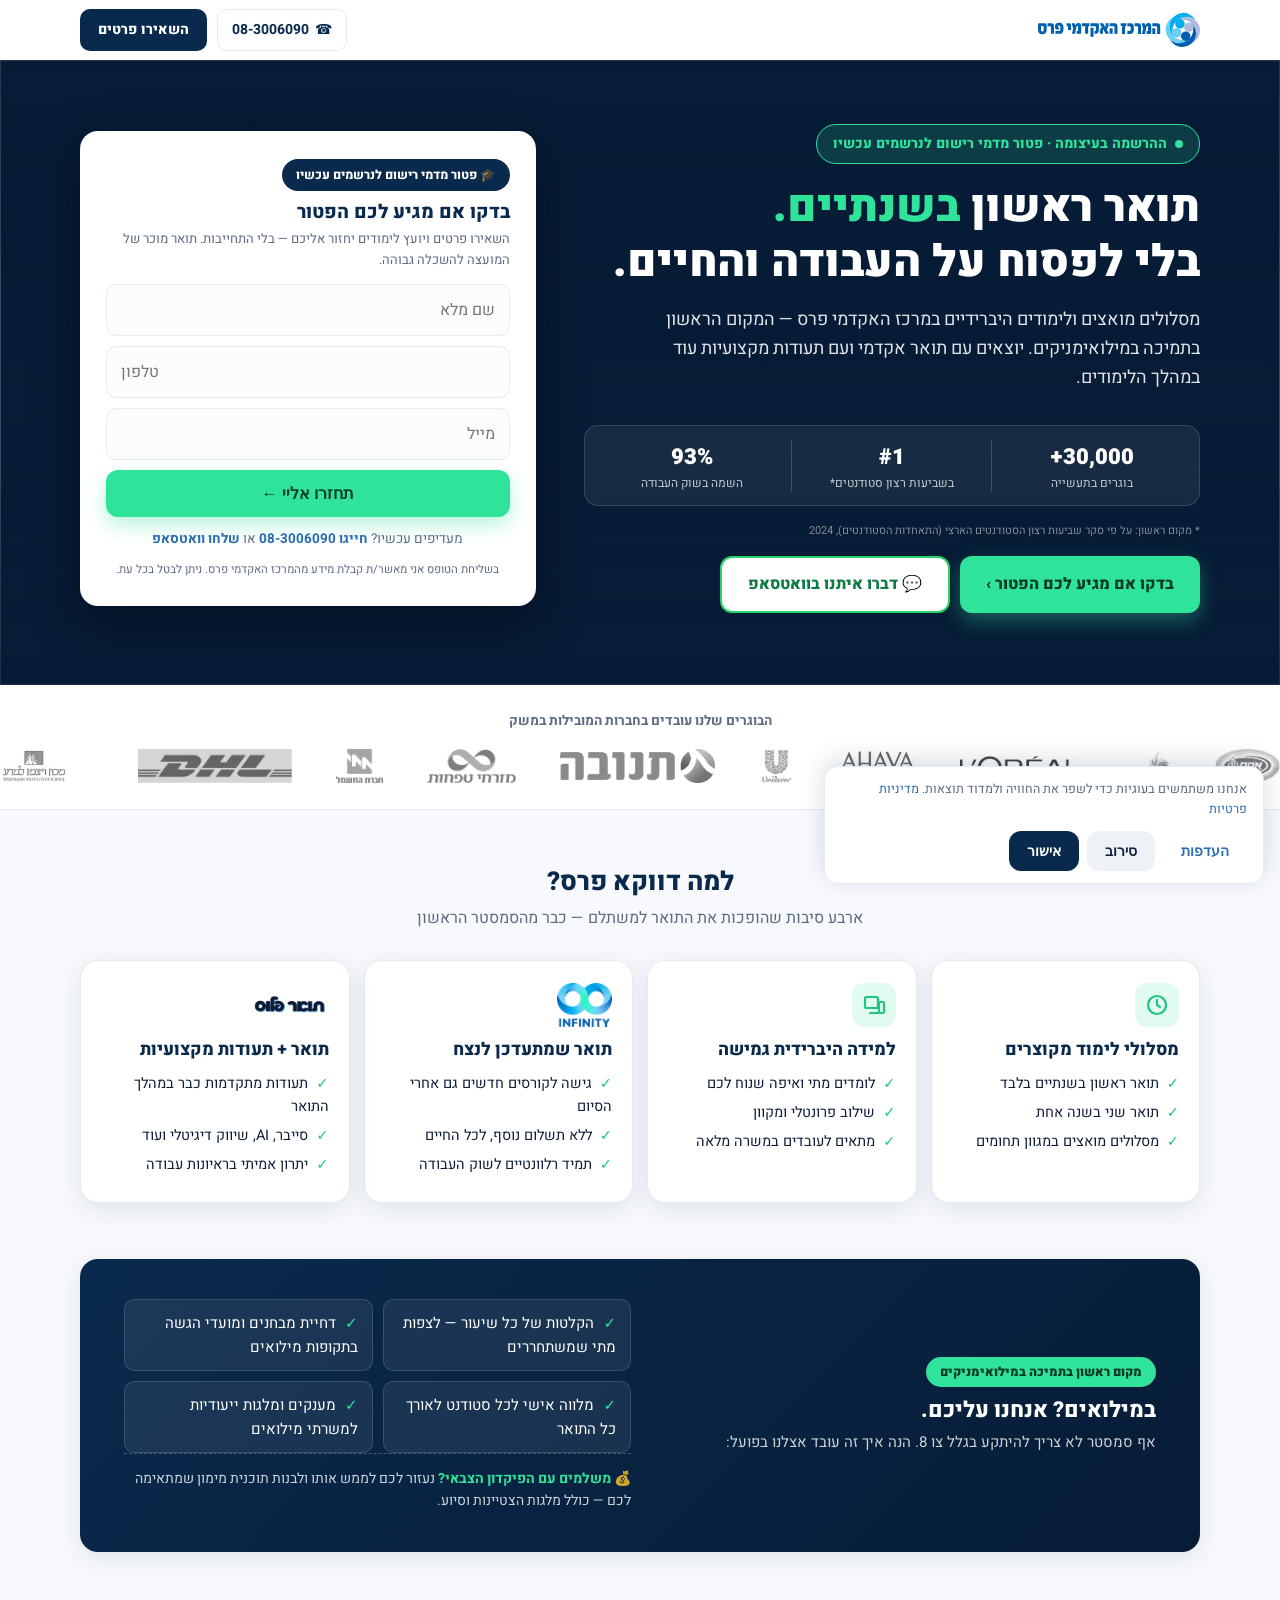
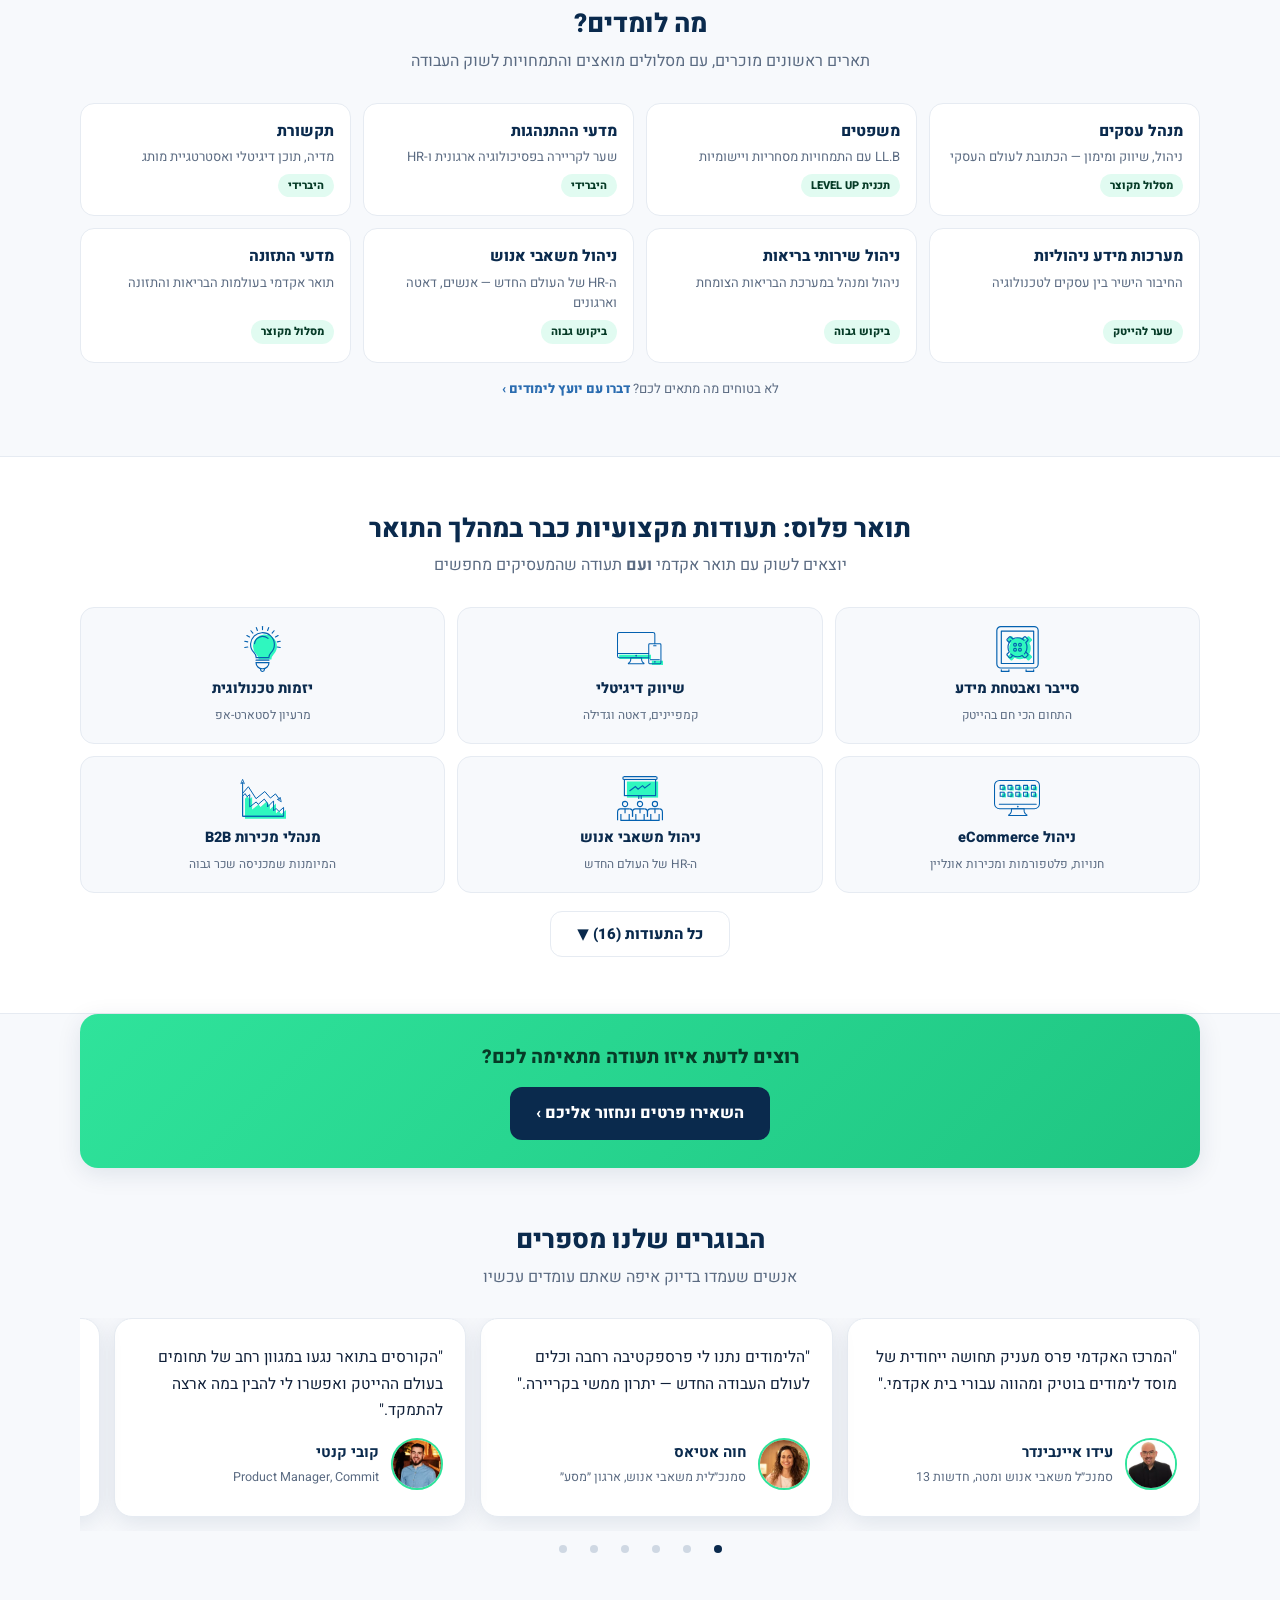
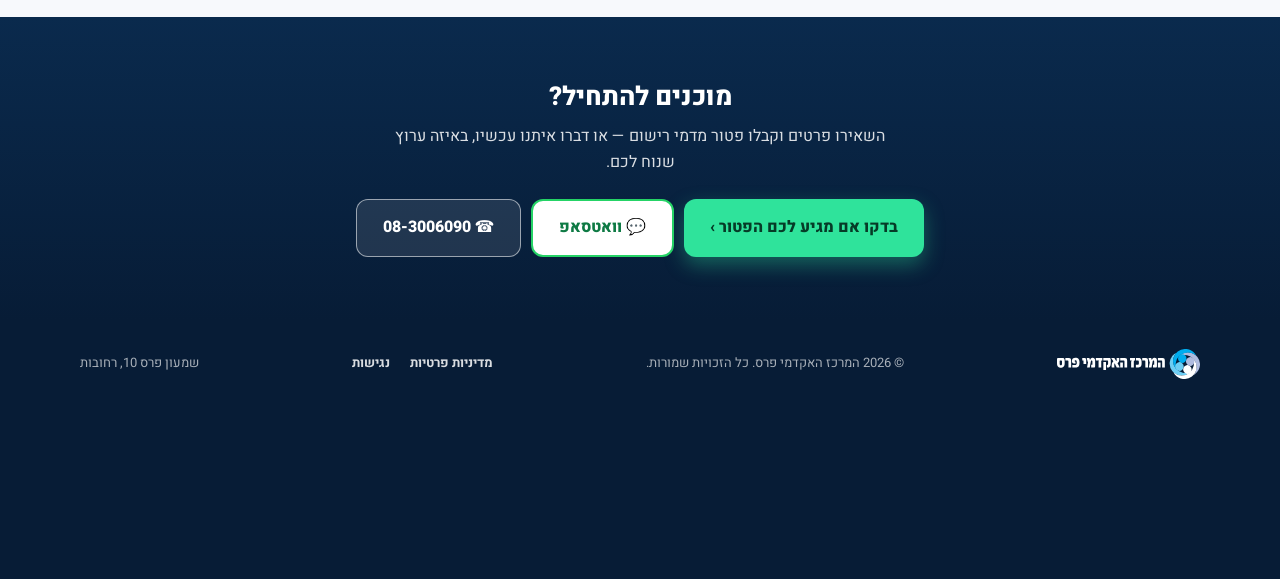
==== index.html @ 218f645a "Round 2: multi-agent review fixes (JS bugs, a11y, perf, copy) - Fix RTL testimonial dots, marquee lo" ====
<!DOCTYPE html>
<html lang="he" dir="rtl">
<head>
<meta charset="UTF-8">
<meta name="viewport" content="width=device-width, initial-scale=1.0">
<meta name="theme-color" content="#0a2a4d">
<!-- Consent Mode v2: everything denied by default until the visitor chooses (cookie bar below updates this) -->
<script>window.dataLayer=window.dataLayer||[];function gtag(){dataLayer.push(arguments)};
gtag('consent','default',{'analytics_storage':'denied','ad_storage':'denied','ad_user_data':'denied','ad_personalization':'denied','functionality_storage':'granted','security_storage':'granted','wait_for_update':500});</script>
<!-- Google Tag Manager — deferred: loads on first interaction or after 5s to protect TBT (live proven container) -->
<script>function loadGTM(){if(window._gtmL)return;window._gtmL=1;var f=document.getElementsByTagName('script')[0],j=document.createElement('script');j.async=true;j.src='https://www.googletagmanager.com/gtm.js?id=GTM-TV2SWLSL';f.parentNode.insertBefore(j,f);dataLayer.push({'gtm.start':new Date().getTime(),event:'gtm.js'});}
['scroll','click','touchstart'].forEach(function(e){window.addEventListener(e,loadGTM,{once:true,passive:true});});setTimeout(loadGTM,5000);</script>
<title>המרכז האקדמי פרס | תואר ראשון בשנתיים — פטור מדמי רישום</title>
<meta name="description" content="מסלולים מואצים ולימודים היברידיים במרכז האקדמי פרס — המקום הראשון בתמיכה במילואימניקים. השאירו פרטים וקבלו פטור מדמי רישום.">
<!-- Open Graph (WhatsApp/social share previews) -->
<meta property="og:type" content="website">
<meta property="og:title" content="תואר ראשון בשנתיים — המרכז האקדמי פרס">
<meta property="og:description" content="לימודים היברידיים, מסלולים מקוצרים ותעודות הייטק במהלך התואר. פטור מדמי רישום לנרשמים עכשיו.">
<meta property="og:image" content="https://peres-pac.co.il/images/mobile/caps-1-poster.webp"><!-- TODO: replace with a dedicated 1200x630 share image when available -->
<meta property="og:url" content="https://peres-pac.co.il/">
<meta property="og:locale" content="he_IL">
<link rel="canonical" href="https://peres-pac.co.il/">
<link rel="preconnect" href="https://fonts.googleapis.com">
<link rel="preconnect" href="https://fonts.gstatic.com" crossorigin>
<!-- LCP: preload the mobile hero poster -->
<link rel="preload" href="images/mobile/caps-1-poster.webp" as="image" media="(max-width:899.98px)" fetchpriority="high">
<link href="https://fonts.googleapis.com/css2?family=Heebo:wght@400;700;800;900&display=swap" rel="stylesheet">
<style>
:root{
  --navy:#0a2a4d; --navy-deep:#071c36; --navy-soft:#123c6b;
  --mint:#2fe39b; --mint-dark:#1fc582; --mint-ink:#063b27;
  --blue:#2a6cb0; --ink:#0f1f38; --muted:#5b6b82; --line:#e6ebf2;
  --bg:#f7f9fc; --card:#ffffff;
  --r-lg:18px; --r-md:14px; --r-sm:10px;
  --shadow:0 6px 24px rgba(10,42,77,.10);
  --font:'Heebo',system-ui,-apple-system,'Segoe UI',sans-serif;
}
*{margin:0;padding:0;box-sizing:border-box}
html{scroll-behavior:smooth}
body{font-family:var(--font);color:var(--ink);background:var(--bg);line-height:1.6;-webkit-font-smoothing:antialiased;overflow-x:hidden}
img{max-width:100%;height:auto;display:block}
a{text-decoration:none;color:inherit}
h1,h2,h3{line-height:1.25;font-weight:800}
.wrap{width:100%;max-width:1160px;margin-inline:auto;padding-inline:20px}
section{padding-block:56px}
.section-title{font-size:26px;text-align:center;margin-bottom:8px;color:var(--navy)}
.section-sub{text-align:center;color:var(--muted);font-size:16px;margin-bottom:28px}
.btn{display:inline-flex;align-items:center;justify-content:center;gap:8px;font-weight:800;border-radius:12px;padding:14px 26px;font-size:16px;transition:transform .15s ease,box-shadow .15s ease;cursor:pointer;border:none}
.btn:active{transform:scale(.97)}
.btn-mint{background:var(--mint);color:var(--mint-ink);box-shadow:0 8px 20px rgba(47,227,155,.35)}
.btn-mint:hover{background:var(--mint-dark)}
.btn-ghost{background:rgba(255,255,255,.10);color:#fff;border:1.5px solid rgba(255,255,255,.55)}
.btn-ghost:hover{background:rgba(255,255,255,.18)}
.btn-wa{background:#fff;color:#0e7a44;border:2px solid #25d366}
.btn-wa:hover{background:#f0fdf6}
/* ============ A11Y UTILITIES ============ */
.skip-link{position:absolute;top:-100px;right:0;background:var(--navy);color:#fff;padding:12px 24px;z-index:100;font-weight:700;border-radius:0 0 10px 10px}
.skip-link:focus{top:0}
.sr-only{position:absolute;width:1px;height:1px;padding:0;margin:-1px;overflow:hidden;clip:rect(0,0,0,0);border:0}
/* ============ HEADER ============ */
.header{position:sticky;top:0;z-index:60;background:#fff;box-shadow:0 2px 12px rgba(10,42,77,.08)}
.header .wrap{display:flex;align-items:center;justify-content:space-between;height:60px}
.brand{display:flex;align-items:center;gap:10px;font-weight:900;color:var(--navy);font-size:17px}
.brand img{height:34px;width:auto}
.header-cta{display:flex;align-items:center;gap:10px}
.header-phone{display:inline-flex;align-items:center;gap:6px;color:var(--navy);font-weight:700;font-size:14px;padding:9px 14px;border-radius:10px;border:1.5px solid var(--line)}
.header-leave{background:var(--navy);color:#fff;font-weight:800;font-size:14px;padding:10px 18px;border-radius:10px}
.header-leave:hover{background:var(--navy-soft)}
@media(max-width:767.98px){.header-phone{display:inline-flex;padding:9px 11px}.header-phone-num{display:none}}
/* ============ HERO ============ */
.hero{position:relative;padding:34px 0 44px;color:#fff;overflow:hidden;background:var(--navy-deep)}
.hero-bg{position:absolute;inset:0;z-index:0}
.hero-bg img,.hero-bg iframe{width:100%;height:100%;object-fit:cover;position:absolute;inset:0}
.hero-bg iframe{display:none;border:0;pointer-events:none}
@media(min-width:900px){.hero-bg iframe{display:block;width:300%;height:300%;left:-100%;top:-100%}}
.hero-overlay{position:absolute;inset:0;background:linear-gradient(180deg,rgba(7,28,54,.82) 0%,rgba(7,28,54,.70) 55%,rgba(7,28,54,.88) 100%);z-index:1}
.hero .wrap{position:relative;z-index:2;display:flex;flex-direction:column;gap:18px}
.hero-badge{display:inline-flex;align-items:center;gap:8px;flex-wrap:wrap;max-width:100%;background:rgba(47,227,155,.16);border:1.5px solid var(--mint);color:var(--mint);font-weight:800;font-size:12.5px;padding:8px 14px;border-radius:999px;width:fit-content}
@media(min-width:768px){.hero-badge{font-size:14px;padding:8px 16px}}
.hero-badge .dot{width:8px;height:8px;border-radius:50%;background:var(--mint);animation:pulse 1.6s infinite}
@keyframes pulse{0%,100%{opacity:1}50%{opacity:.35}}
.hero h1{font-size:29px;font-weight:900;max-width:620px}
.hero h1 em{font-style:normal;color:var(--mint)}
.hero-sub{font-size:15.5px;color:rgba(255,255,255,.88);max-width:560px}
.hero-stats{display:flex;justify-content:flex-start;gap:0;background:rgba(255,255,255,.07);border:1px solid rgba(255,255,255,.14);border-radius:var(--r-md);padding:14px 8px;backdrop-filter:blur(4px)}
.stat{flex:1;text-align:center;padding-inline:6px}
.stat+.stat{border-inline-start:1px solid rgba(255,255,255,.18)}
.stat b{display:block;font-size:22px;font-weight:900;color:#fff}
.stat span{font-size:12px;color:rgba(255,255,255,.75);line-height:1.35;display:block}
.stats-src{font-size:11px;color:rgba(255,255,255,.5)}
.hero-ctas{display:flex;flex-direction:column;gap:10px}
/* form card */
.lead-form{background:#fff;color:var(--ink);border-radius:var(--r-lg);padding:22px 20px;box-shadow:0 18px 50px rgba(0,0,0,.35)}
.form-badge{display:inline-block;background:var(--navy);color:#fff;font-weight:800;font-size:12.5px;padding:6px 14px;border-radius:999px;margin-bottom:10px}
.lead-form h2{font-size:19px;color:var(--navy);margin-bottom:4px}
.form-note{font-size:13px;color:var(--muted);margin-bottom:14px}
/* HubSpot form styling overrides */
.lead-form .hs-form .hs-input{width:100%!important;border:1.5px solid var(--line)!important;border-radius:var(--r-sm)!important;padding:13px 14px!important;font-size:16px!important;font-family:var(--font)!important;background:#fbfcfe!important;margin-bottom:10px}
.lead-form .hs-form .hs-input:focus{border-color:var(--mint)!important;outline:none;background:#fff!important}
.lead-form .hs-form label{font-size:13px;color:var(--muted)}
.lead-form .hs-form .hs-button{width:100%!important;background:var(--mint)!important;color:var(--mint-ink)!important;font-family:var(--font)!important;font-weight:900!important;font-size:17px!important;padding:15px!important;border-radius:12px!important;border:none!important;cursor:pointer}
.lead-form .hs-form .hs-error-msgs{font-size:12px;color:#d33}
.lead-form .legal-consent-container{font-size:12px;color:var(--muted)}
.form-alt{margin-top:12px;text-align:center;font-size:13.5px;color:var(--muted)}
.form-alt a{color:var(--blue);font-weight:700}
.form-disclaimer{margin-top:10px;font-size:11.5px;color:var(--muted);text-align:center;line-height:1.5}
/* desktop hero layout */
@media(min-width:900px){
  .hero{padding:64px 0 72px}
  .hero .wrap{display:grid;grid-template-columns:1.15fr .85fr;gap:48px;align-items:center}
  .hero h1{font-size:44px}
  .hero-sub{font-size:18px}
  .hero-ctas{flex-direction:row}
  .lead-form{padding:28px 26px}
}
/* ============ TRUST BAR (employers) ============ */
.trustbar{background:#fff;padding-block:26px;border-bottom:1px solid var(--line);overflow:hidden}
.trustbar p{text-align:center;font-size:13.5px;font-weight:700;color:var(--muted);margin-bottom:16px}
.marquee{display:flex;gap:44px;width:max-content;animation:scroll 32s linear infinite;align-items:center}
.marquee:hover{animation-play-state:paused}
.marquee img{height:34px;width:auto;filter:grayscale(1) opacity(.75);transition:filter .2s}
.marquee img:hover{filter:none}
.marquee .logo-fallback{font-weight:900;color:#8a97a8;font-size:15px;white-space:nowrap}
@keyframes scroll{from{transform:translateX(0)}to{transform:translateX(50%)}}
/* ============ BENEFITS ============ */
.benefits-grid{display:grid;grid-template-columns:1fr;gap:14px}
.benefit{background:var(--card);border:1px solid var(--line);border-radius:var(--r-lg);padding:22px 20px;box-shadow:var(--shadow)}
.benefit .b-icon{width:44px;height:44px;border-radius:12px;background:rgba(47,227,155,.14);display:flex;align-items:center;justify-content:center;margin-bottom:12px}
.benefit .b-logo{height:44px;width:auto;object-fit:contain;margin-bottom:12px}
.benefit h3{font-size:17.5px;color:var(--navy);margin-bottom:8px}
.benefit ul{list-style:none;font-size:14.5px;color:var(--ink)}
.benefit li{padding-block:3px}
.benefit li::before{content:"✓";color:var(--mint-dark);font-weight:900;margin-inline-end:8px}
@media(min-width:640px){.benefits-grid{grid-template-columns:1fr 1fr}}
@media(min-width:1000px){.benefits-grid{grid-template-columns:repeat(4,1fr)}}
/* ============ MILUIM & MONEY BAND ============ */
.miluim{background:linear-gradient(135deg,var(--navy) 0%,var(--navy-deep) 100%);color:#fff;border-radius:var(--r-lg);padding:30px 24px;display:flex;flex-direction:column;gap:18px;box-shadow:var(--shadow)}
.miluim-tag{display:inline-block;background:var(--mint);color:var(--mint-ink);font-weight:900;font-size:12.5px;padding:5px 14px;border-radius:999px;width:fit-content}
.miluim h2{font-size:22px}
.miluim ul{list-style:none;display:grid;gap:10px;font-size:15px}
.miluim li{background:rgba(255,255,255,.07);border:1px solid rgba(255,255,255,.13);border-radius:var(--r-sm);padding:11px 14px}
.miluim li::before{content:"✓";color:var(--mint);font-weight:900;margin-inline-end:9px}
.miluim .money{font-size:14px;color:rgba(255,255,255,.8);border-top:1px dashed rgba(255,255,255,.25);padding-top:14px}
.miluim .money b{color:var(--mint)}
@media(min-width:900px){.miluim{flex-direction:row;align-items:center;padding:40px 44px}.miluim>div{flex:1}.miluim ul{grid-template-columns:1fr 1fr}}
/* ============ PROGRAMS ============ */
.programs-grid{display:grid;grid-template-columns:1fr 1fr;gap:12px}
.program{background:var(--card);border:1px solid var(--line);border-radius:var(--r-md);padding:18px 16px;transition:border-color .15s,transform .15s;display:flex;flex-direction:column;gap:6px}
.program:hover{border-color:var(--mint);transform:translateY(-2px)}
.program h3{font-size:15.5px;color:var(--navy)}
.program p{font-size:13px;color:var(--muted);flex:1}
.program .tag{font-size:11px;font-weight:800;color:var(--mint-ink);background:rgba(47,227,155,.14);padding:3px 10px;border-radius:999px;width:fit-content}
@media(min-width:1000px){.programs-grid{grid-template-columns:repeat(4,1fr)}}
.programs-note{text-align:center;font-size:13px;color:var(--muted);margin-top:16px}
/* ============ CERTIFICATES (Degree+) ============ */
.certs{background:#fff;border-block:1px solid var(--line)}
.certs-grid{display:grid;grid-template-columns:1fr 1fr;gap:12px}
.cert{background:var(--bg);border:1px solid var(--line);border-radius:var(--r-md);padding:18px 16px;text-align:center;display:flex;flex-direction:column;align-items:center;gap:8px}
.cert img{width:46px;height:46px;object-fit:contain}
.cert h3{font-size:14.5px;color:var(--navy)}
.cert span{font-size:12px;color:var(--muted)}
/* extra (exec-ed) certificates: hidden until the toggle expands the grid */
.cert-extra{display:none}
.certs-grid.expanded .cert-extra{display:flex}
@media(min-width:768px){.certs-grid{grid-template-columns:repeat(3,1fr)}}
.cert-toggle{display:block;margin:18px auto 0;background:none;border:1.5px solid var(--line);color:var(--navy);font-family:var(--font);font-weight:800;font-size:15px;padding:11px 26px;border-radius:12px;cursor:pointer}
.cert-toggle:hover{border-color:var(--mint)}
/* ============ MID-PAGE CTA BAND ============ */
.mid-cta{padding-block:0}
.mid-cta-inner{background:linear-gradient(135deg,var(--mint) 0%,var(--mint-dark) 100%);border-radius:var(--r-lg);padding:28px 24px;text-align:center;box-shadow:var(--shadow)}
.mid-cta-inner p{font-size:19px;font-weight:800;color:var(--mint-ink);margin-bottom:14px}
/* ============ TESTIMONIALS ============ */
.t-track{display:flex;gap:14px;overflow-x:auto;scroll-snap-type:x mandatory;padding-bottom:14px;-webkit-overflow-scrolling:touch;scrollbar-width:none}
.t-track::-webkit-scrollbar{display:none}
.t-card{scroll-snap-align:center;flex:0 0 86%;background:#fff;border:1px solid var(--line);border-radius:var(--r-lg);padding:26px 22px;box-shadow:var(--shadow);display:flex;flex-direction:column;gap:14px}
.t-card blockquote{font-size:15.5px;line-height:1.7;flex:1}
.t-person{display:flex;align-items:center;gap:12px}
.t-avatar{width:52px;height:52px;border-radius:50%;object-fit:cover;border:2.5px solid var(--mint)}
.t-avatar-fallback{width:52px;height:52px;border-radius:50%;background:var(--navy);color:#fff;display:flex;align-items:center;justify-content:center;font-weight:900;font-size:18px;border:2.5px solid var(--mint)}
.t-person b{display:block;font-size:15px;color:var(--navy)}
.t-person span{font-size:12.5px;color:var(--muted)}
.t-dots{display:flex;justify-content:center;gap:7px;margin-top:6px}
.t-dots button{width:24px;height:24px;background:none;border:none;cursor:pointer;padding:0;position:relative}
.t-dots button::before{content:'';width:8px;height:8px;border-radius:50%;background:#cfd8e3;position:absolute;inset:0;margin:auto}
.t-dots button.on::before{background:var(--navy)}
@media(min-width:768px){.t-card{flex:0 0 46%}}
@media(min-width:1000px){.t-card{flex:0 0 31.5%}}
/* ============ FINAL CTA ============ */
.final-cta{background:linear-gradient(180deg,var(--navy) 0%,var(--navy-deep) 100%);color:#fff;text-align:center;padding-block:64px}
.final-cta h2{font-size:26px;margin-bottom:10px}
.final-cta p{color:rgba(255,255,255,.85);font-size:16px;max-width:520px;margin:0 auto 24px}
.final-cta .btns{display:flex;flex-direction:column;gap:10px;max-width:340px;margin-inline:auto}
@media(min-width:640px){.final-cta .btns{flex-direction:row;max-width:none;justify-content:center}}
/* ============ FOOTER ============ */
.footer{background:var(--navy-deep);color:rgba(255,255,255,.65);padding:28px 0 96px;font-size:13px}
.footer .wrap{display:flex;flex-direction:column;gap:12px;align-items:center;text-align:center}
.footer-links{display:flex;gap:20px}
.footer-links a{color:rgba(255,255,255,.85);font-weight:700}
body.cookie-on .footer{padding-bottom:200px}
@media(min-width:768px){.footer{padding-bottom:32px}.footer .wrap{flex-direction:row;justify-content:space-between}}
/* ============ STICKY MOBILE BAR ============ */
.sticky-bar{position:fixed;bottom:0;inset-inline:0;z-index:55;background:#fff;box-shadow:0 -4px 18px rgba(10,42,77,.14);display:flex;gap:8px;padding:10px 12px;padding-bottom:calc(10px + env(safe-area-inset-bottom));transform:translateY(110%);transition:transform .25s ease}
.sticky-bar.show{transform:translateY(0)}
body.cookie-on .sticky-bar{display:none!important}
.sticky-bar .btn{flex:1;padding:12px 6px;font-size:13.5px}
@media(min-width:768px){.sticky-bar{display:none}}
.btn-navy{background:var(--navy);color:#fff}
.btn-navy:hover{background:var(--navy-soft)}
/* ============ COOKIE BANNER (slim, delayed) ============ */
.cookie-bar{position:fixed;bottom:0;inset-inline:0;z-index:70;background:#fff;border-top:1px solid var(--line);box-shadow:0 -6px 24px rgba(10,42,77,.16);padding:12px 16px;padding-bottom:calc(12px + env(safe-area-inset-bottom));display:none;gap:12px;align-items:center;flex-wrap:wrap}
.cookie-bar.show{display:flex}
.cookie-bar p{flex:1;min-width:220px;font-size:12.5px;color:var(--muted)}
.cookie-bar .c-btns{display:flex;gap:8px}
.cookie-bar .btn{padding:12px 18px;font-size:13.5px}
.cookie-accept{background:var(--navy);color:#fff}
.cookie-reject{background:#eef2f7;color:var(--ink)}
.cookie-manage{background:none;color:var(--blue);font-weight:700}
/* granular preferences row (Consent Mode v2) */
.cookie-prefs{flex-basis:100%;border-top:1px solid var(--line);padding-top:10px;font-size:13px;color:var(--ink);display:flex;flex-direction:column;gap:8px}
.cookie-prefs label{display:flex;align-items:center;gap:8px;cursor:pointer}
.cookie-prefs input{width:17px;height:17px;accent-color:var(--navy)}
.cookie-pref-fixed{color:var(--muted);font-size:12px}
@media(min-width:768px){.cookie-bar{bottom:16px;inset-inline-start:16px;inset-inline-end:auto;max-width:440px;border-radius:var(--r-md);border:1px solid var(--line)}}
/* ============ EXIT POPUP (desktop only) ============ */
.exit-popup{position:fixed;inset:0;z-index:80;display:none;align-items:center;justify-content:center;background:rgba(7,28,54,.6);padding:20px}
.exit-popup.show{display:flex}
.exit-card{background:#fff;border-radius:var(--r-lg);max-width:420px;width:100%;padding:30px 26px;text-align:center;position:relative}
.exit-card h3{color:var(--navy);font-size:21px;margin-bottom:8px}
.exit-card p{color:var(--muted);font-size:14.5px;margin-bottom:18px}
.exit-close{position:absolute;top:10px;inset-inline-end:14px;background:none;border:none;font-size:22px;color:var(--muted);cursor:pointer}
/* inline lead form inside the exit popup */
.exit-form{display:flex;flex-direction:column;gap:10px;text-align:right}
.exit-form input{width:100%;border:1.5px solid var(--line);border-radius:var(--r-sm);padding:13px 14px;font-size:16px;font-family:var(--font);background:#fbfcfe}
.exit-form input:focus{border-color:var(--mint);outline:none;background:#fff}
.exit-success .success-icon{width:52px;height:52px;border-radius:50%;background:var(--mint);color:var(--mint-ink);font-size:26px;font-weight:900;display:flex;align-items:center;justify-content:center;margin:0 auto 12px}
.hidden{display:none!important}
@media (prefers-reduced-motion: reduce){ html{scroll-behavior:auto} .marquee,.hero-badge .dot{animation:none} *{transition:none!important} }
</style>
<!-- Structured data: EducationalOrganization -->
<script type="application/ld+json">
{
  "@context": "https://schema.org",
  "@type": "EducationalOrganization",
  "name": "המרכז האקדמי פרס",
  "alternateName": "Peres Academic Center",
  "url": "https://peres-pac.co.il",
  "telephone": "08-3006090",
  "email": "pac@pac.ac.il",
  "address": {
    "@type": "PostalAddress",
    "addressLocality": "רחובות",
    "addressCountry": "IL"
  },
  "sameAs": [
    "https://www.pac.ac.il"
  ]
}
</script>
</head>
<body>

<!-- Google Tag Manager (noscript) -->
<noscript><iframe src="https://www.googletagmanager.com/ns.html?id=GTM-TV2SWLSL" height="0" width="0" style="display:none;visibility:hidden"></iframe></noscript>
<!-- Skip link for keyboard/screen-reader users -->
<a href="#main" class="skip-link">דלג לתוכן הראשי</a>

<!-- ================= HEADER ================= -->
<header class="header">
  <div class="wrap">
    <a class="brand" href="#hero" aria-label="המרכז האקדמי פרס">
      <img src="images/logos/logo-main.svg" alt="המרכז האקדמי פרס" width="207" height="43">
    </a>
    <div class="header-cta">
      <a class="header-phone" href="tel:08-3006090">☎ <span class="header-phone-num">08-3006090</span></a>
      <a class="header-leave" href="#form-section">השאירו פרטים</a>
    </div>
  </div>
</header>

<!-- ================= HERO ================= -->
<main id="main">
<section class="hero" id="hero">
  <div class="hero-bg">
    <img data-src="images/mobile/caps-1-poster.webp" alt="" aria-hidden="true" fetchpriority="high" onerror="this.remove()">
    <!-- Original Vimeo background (desktop only, lazy) -->
    <iframe id="heroVideo" data-src="https://player.vimeo.com/video/1149314717?badge=0&amp;autopause=0&amp;player_id=0&amp;app_id=58479&amp;autoplay=1&amp;loop=1&amp;muted=1&amp;background=1&amp;dnt=1" allow="autoplay; fullscreen" title="המרכז האקדמי פרס"></iframe>
  </div>
  <div class="hero-overlay"></div>

  <div class="wrap">
    <div class="hero-content-col" style="display:flex;flex-direction:column;gap:16px">
      <span class="hero-badge"><span class="dot"></span> ההרשמה בעיצומה · פטור מדמי רישום עד ה-<span id="deadlineDate">31.8</span> · נותרו <b id="daysLeft">–</b> ימים</span>
      <h1>תואר ראשון <em>בשנתיים.</em><br>בלי לפסוח על העבודה והחיים.</h1>
      <p class="hero-sub">מסלולים מואצים ולימודים היברידיים במרכז האקדמי פרס — המקום הראשון בתמיכה במילואימניקים. יוצאים עם תואר אקדמי ועם תעודות מקצועיות עוד במהלך הלימודים.</p>

      <!-- FORM: on mobile this renders right here (above stats); on desktop it sits in the right grid cell -->
      <div class="hero-form-mobile" id="form-section-mobile"></div>

      <div class="hero-stats" role="list">
        <div class="stat" role="listitem"><b>30,000+</b><span>בוגרים בתעשייה</span></div>
        <div class="stat" role="listitem"><b>#1</b><span>בשביעות רצון סטודנטים*</span></div>
        <div class="stat" role="listitem"><b>93%</b><span>השמה בשוק העבודה</span></div>
      </div>
      <span class="stats-src">* מקום ראשון: על פי סקר שביעות רצון הסטודנטים הארצי (התאחדות הסטודנטים), 2024<!-- TODO: verify exact survey citation --></span>

      <div class="hero-ctas">
        <a href="#form-section" class="btn btn-mint" id="heroPrimaryCta">בדקו אם מגיע לכם הפטור ›</a>
        <!-- TODO: confirm WhatsApp business number; currently derived from the landline -->
        <a href="https://wa.me/97283006090?text=%D7%94%D7%99%D7%99%2C%20%D7%90%D7%A9%D7%9E%D7%97%20%D7%9C%D7%A4%D7%A8%D7%98%D7%99%D7%9D%20%D7%A2%D7%9C%20%D7%94%D7%9C%D7%99%D7%9E%D7%95%D7%93%D7%99%D7%9D" target="_blank" rel="noopener" class="btn btn-wa">💬 דברו איתנו בוואטסאפ</a>
      </div>
    </div>

    <!-- FORM CARD (desktop grid cell; moved here on load for mobile) -->
    <div class="hero-form-wrapper" id="form-section">
      <div class="lead-form">
        <span class="form-badge">🎓 פטור מדמי רישום לנרשמים עכשיו</span>
        <h2>בדקו אם מגיע לכם הפטור</h2>
        <p class="form-note">השאירו פרטים ויועץ לימודים יחזור אליכם — בלי התחייבות. תואר מוכר של המועצה להשכלה גבוהה.</p>
        <!-- HubSpot form — SAME portal/form IDs as production, so all workflows keep working -->
        <div id="hs-lead-form"></div>
        <p class="form-alt">מעדיפים עכשיו? <a href="tel:08-3006090">חייגו 08-3006090</a> או <a href="https://wa.me/97283006090" target="_blank" rel="noopener">שלחו וואטסאפ</a></p>
        <p class="form-disclaimer">בשליחת הטופס אני מאשר/ת קבלת מידע מהמרכז האקדמי פרס. ניתן לבטל בכל עת.</p>
      </div>
    </div>
  </div>
</section>

<!-- ================= TRUST BAR (elevated social proof — Clarity #2) ================= -->
<div class="trustbar" aria-label="מעסיקי בוגרים">
  <p>הבוגרים שלנו עובדים בחברות המובילות במשק</p>
  <div class="marquee" id="marquee">
    <!-- keep original asset filenames; text fallbacks shown if images missing -->
    <img src="images/לוגו_אסם.webp" alt="אסם" loading="lazy" decoding="async" onerror="this.outerHTML='<span class=logo-fallback>אסם</span>'">
    <img src="images/לוגו_שטראוס.webp" alt="שטראוס" loading="lazy" decoding="async" onerror="this.outerHTML='<span class=logo-fallback>שטראוס</span>'">
    <img src="images/לוגו_LOREAL.webp" alt="L'Oréal" loading="lazy" decoding="async" onerror="this.outerHTML='<span class=logo-fallback>L’ORÉAL</span>'">
    <img src="images/לוגו_AHAVA.webp" alt="AHAVA" loading="lazy" decoding="async" onerror="this.outerHTML='<span class=logo-fallback>AHAVA</span>'">
    <img src="images/employers/unilever.webp" alt="Unilever" loading="lazy" decoding="async" onerror="this.outerHTML='<span class=logo-fallback>Unilever</span>'">
    <img src="images/tnuva-optimized.webp" alt="תנובה" loading="lazy" decoding="async" onerror="this.outerHTML='<span class=logo-fallback>תנובה</span>'">
    <img src="images/mizrahi-tefahot-optimized.webp" alt="מזרחי טפחות" loading="lazy" decoding="async" onerror="this.outerHTML='<span class=logo-fallback>מזרחי טפחות</span>'">
    <img src="images/israel-electric-optimized.webp" alt="חברת החשמל" loading="lazy" decoding="async" onerror="this.outerHTML='<span class=logo-fallback>חברת החשמל</span>'">
    <img src="images/לוגו_DHL.webp" alt="DHL" loading="lazy" decoding="async" onerror="this.outerHTML='<span class=logo-fallback>DHL</span>'">
    <img src="images/מכון_ויצמן_למדע.webp" alt="מכון ויצמן" loading="lazy" decoding="async" onerror="this.outerHTML='<span class=logo-fallback>מכון ויצמן</span>'">
    <img src="images/בית_חולים_איכילוב.webp" alt="איכילוב" loading="lazy" decoding="async" onerror="this.outerHTML='<span class=logo-fallback>איכילוב</span>'">
    <img src="images/לוגו_כאן_-_תאגיד_השידור_הישראלי.webp" alt="כאן" loading="lazy" decoding="async" onerror="this.outerHTML='<span class=logo-fallback>כאן</span>'">
    <!-- second copy for a seamless 50% marquee loop -->
    <img src="images/לוגו_אסם.webp" alt="אסם" aria-hidden="true" loading="lazy" decoding="async" onerror="this.outerHTML='<span class=logo-fallback>אסם</span>'">
    <img src="images/לוגו_שטראוס.webp" alt="שטראוס" aria-hidden="true" loading="lazy" decoding="async" onerror="this.outerHTML='<span class=logo-fallback>שטראוס</span>'">
    <img src="images/לוגו_LOREAL.webp" alt="L'Oréal" aria-hidden="true" loading="lazy" decoding="async" onerror="this.outerHTML='<span class=logo-fallback>L’ORÉAL</span>'">
    <img src="images/לוגו_AHAVA.webp" alt="AHAVA" aria-hidden="true" loading="lazy" decoding="async" onerror="this.outerHTML='<span class=logo-fallback>AHAVA</span>'">
    <img src="images/employers/unilever.webp" alt="Unilever" aria-hidden="true" loading="lazy" decoding="async" onerror="this.outerHTML='<span class=logo-fallback>Unilever</span>'">
    <img src="images/tnuva-optimized.webp" alt="תנובה" aria-hidden="true" loading="lazy" decoding="async" onerror="this.outerHTML='<span class=logo-fallback>תנובה</span>'">
    <img src="images/mizrahi-tefahot-optimized.webp" alt="מזרחי טפחות" aria-hidden="true" loading="lazy" decoding="async" onerror="this.outerHTML='<span class=logo-fallback>מזרחי טפחות</span>'">
    <img src="images/israel-electric-optimized.webp" alt="חברת החשמל" aria-hidden="true" loading="lazy" decoding="async" onerror="this.outerHTML='<span class=logo-fallback>חברת החשמל</span>'">
    <img src="images/לוגו_DHL.webp" alt="DHL" aria-hidden="true" loading="lazy" decoding="async" onerror="this.outerHTML='<span class=logo-fallback>DHL</span>'">
    <img src="images/מכון_ויצמן_למדע.webp" alt="מכון ויצמן" aria-hidden="true" loading="lazy" decoding="async" onerror="this.outerHTML='<span class=logo-fallback>מכון ויצמן</span>'">
    <img src="images/בית_חולים_איכילוב.webp" alt="איכילוב" aria-hidden="true" loading="lazy" decoding="async" onerror="this.outerHTML='<span class=logo-fallback>איכילוב</span>'">
    <img src="images/לוגו_כאן_-_תאגיד_השידור_הישראלי.webp" alt="כאן" aria-hidden="true" loading="lazy" decoding="async" onerror="this.outerHTML='<span class=logo-fallback>כאן</span>'">
  </div>
</div>

<!-- ================= BENEFITS (punchy, scannable — Clarity #4) ================= -->
<section id="benefits">
  <div class="wrap">
    <h2 class="section-title">למה דווקא פרס?</h2>
    <p class="section-sub">ארבע סיבות שהופכות את התואר למשתלם — כבר מהסמסטר הראשון</p>
    <div class="benefits-grid">
      <div class="benefit">
        <div class="b-icon"><svg width="24" height="24" viewBox="0 0 24 24" fill="none" stroke="#1fc582" stroke-width="2.2" stroke-linecap="round"><circle cx="12" cy="12" r="9"/><path d="M12 7v5l3 2"/></svg></div>
        <h3>מסלולי לימוד מקוצרים</h3>
        <ul>
          <li>תואר ראשון בשנתיים בלבד</li>
          <li>תואר שני בשנה אחת</li>
          <li>מסלולים מואצים במגוון תחומים</li>
        </ul>
      </div>
      <div class="benefit">
        <div class="b-icon"><svg width="24" height="24" viewBox="0 0 24 24" fill="none" stroke="#1fc582" stroke-width="2.2" stroke-linecap="round"><rect x="3" y="4" width="13" height="11" rx="1.5"/><rect x="17" y="9" width="5" height="11" rx="1.2"/><path d="M8 20h8"/></svg></div>
        <h3>למידה היברידית גמישה</h3>
        <ul>
          <li>לומדים מתי ואיפה שנוח לכם</li>
          <li>שילוב פרונטלי ומקוון</li>
          <li>מתאים לעובדים במשרה מלאה</li>
        </ul>
      </div>
      <div class="benefit">
        <img class="b-logo" src="images/Logo_Infinity_vertical_blue.webp" alt="INFINITY" width="65" height="44" loading="lazy" decoding="async">
        <h3>תואר שמתעדכן לנצח</h3>
        <ul>
          <li>גישה לקורסים חדשים גם אחרי הסיום</li>
          <li>ללא תשלום נוסף, לכל החיים</li>
          <li>תמיד רלוונטיים לשוק העבודה</li>
        </ul>
      </div>
      <div class="benefit">
        <img class="b-logo" src="images/logo_toar_plus.webp" alt="תואר פלוס" width="52" height="44" loading="lazy" decoding="async">
        <h3>תואר + תעודות מקצועיות</h3>
        <ul>
          <li>תעודות מתקדמות כבר במהלך התואר</li>
          <li>סייבר, AI, שיווק דיגיטלי ועוד</li>
          <li>יתרון אמיתי בראיונות עבודה</li>
        </ul>
      </div>
    </div>
  </div>
</section>

<!-- ================= MILUIM & MONEY (critique: buried differentiator) ================= -->
<section style="padding-top:0">
  <div class="wrap">
    <div class="miluim">
      <div>
        <span class="miluim-tag">מקום ראשון בתמיכה במילואימניקים</span>
        <h2 style="margin-top:10px">במילואים? אנחנו עליכם.</h2>
        <p style="color:rgba(255,255,255,.8);font-size:15px;margin-top:6px">אף סמסטר לא צריך להיתקע בגלל צו 8. הנה איך זה עובד אצלנו בפועל:</p>
      </div>
      <div>
        <ul>
          <li>הקלטות של כל שיעור — לצפות מתי שמשתחררים</li>
          <li>דחיית מבחנים ומועדי הגשה בתקופות מילואים</li>
          <li>מלווה אישי לכל סטודנט לאורך כל התואר</li>
          <li>מענקים ומלגות ייעודיות למשרתי מילואים<!-- TODO: confirm current grant terms --></li>
        </ul>
        <p class="money">💰 <b>משלמים עם הפיקדון הצבאי?</b> נעזור לכם לממש אותו ולבנות תוכנית מימון שמתאימה לכם — כולל מלגות הצטיינות וסיוע.<!-- TODO: confirm pikadon mechanics with finance --></p>
      </div>
    </div>
  </div>
</section>

<!-- ================= PROGRAMS (critique: page never says WHAT you can study) ================= -->
<section id="programs" style="padding-top:0">
  <div class="wrap">
    <h2 class="section-title">מה לומדים?</h2>
    <p class="section-sub">תארים ראשונים מוכרים, עם מסלולים מואצים והתמחויות לשוק העבודה<!-- TODO: verify current program list + link each card to its program page --></p>
    <div class="programs-grid">
      <a class="program" href="#form-section" data-program="מנהל עסקים"><h3>מנהל עסקים</h3><p>ניהול, שיווק ומימון — הכתובת לעולם העסקי</p><span class="tag">מסלול מקוצר</span></a>
      <a class="program" href="#form-section" data-program="משפטים"><h3>משפטים</h3><p>LL.B עם התמחויות מסחריות ויישומיות</p><span class="tag">תכנית LEVEL UP</span></a>
      <a class="program" href="#form-section" data-program="מדעי ההתנהגות"><h3>מדעי ההתנהגות</h3><p>שער לקריירה בפסיכולוגיה ארגונית ו-HR</p><span class="tag">היברידי</span></a>
      <a class="program" href="#form-section" data-program="תקשורת"><h3>תקשורת</h3><p>מדיה, תוכן דיגיטלי ואסטרטגיית מותג</p><span class="tag">היברידי</span></a>
      <a class="program" href="#form-section" data-program="מערכות מידע ניהוליות"><h3>מערכות מידע ניהוליות</h3><p>החיבור הישיר בין עסקים לטכנולוגיה</p><span class="tag">שער להייטק</span></a>
      <a class="program" href="#form-section" data-program="ניהול שירותי בריאות"><h3>ניהול שירותי בריאות</h3><p>ניהול ומנהל במערכת הבריאות הצומחת</p><span class="tag">ביקוש גבוה</span></a>
      <a class="program" href="#form-section" data-program="ניהול משאבי אנוש"><h3>ניהול משאבי אנוש</h3><p>ה-HR של העולם החדש — אנשים, דאטה וארגונים</p><span class="tag">ביקוש גבוה</span></a>
      <a class="program" href="#form-section" data-program="מדעי התזונה"><h3>מדעי התזונה</h3><p>תואר אקדמי בעולמות הבריאות והתזונה</p><span class="tag">מסלול מקוצר</span></a>
    </div>
    <p class="programs-note">לא בטוחים מה מתאים לכם? <a href="#form-section" style="color:var(--blue);font-weight:800">דברו עם יועץ לימודים ›</a></p>
  </div>
</section>

<!-- ================= CERTIFICATES mini-grid (Clarity #3: 18% of clicks were carousel arrows → surface them) ================= -->
<section class="certs" id="certificates">
  <div class="wrap">
    <h2 class="section-title">תואר פלוס: תעודות מקצועיות כבר במהלך התואר</h2>
    <p class="section-sub">יוצאים לשוק עם תואר אקדמי <b>ועם</b> תעודה שהמעסיקים מחפשים</p>
    <div class="certs-grid" id="certsGrid">
      <div class="cert">
        <img src="images/certificates/cyber-security.svg" alt="" width="46" height="46" loading="lazy" decoding="async">
        <h3>סייבר ואבטחת מידע</h3><span>התחום הכי חם בהייטק</span>
      </div>
      <div class="cert">
        <img src="images/certificates/digital-marketing.svg" alt="" width="46" height="46" loading="lazy" decoding="async">
        <h3>שיווק דיגיטלי</h3><span>קמפיינים, דאטה וגדילה</span>
      </div>
      <div class="cert">
        <img src="images/certificates/tech-entrepreneurship.svg" alt="" width="46" height="46" loading="lazy" decoding="async">
        <h3>יזמות טכנולוגית</h3><span>מרעיון לסטארט-אפ</span>
      </div>
      <div class="cert">
        <img src="images/certificates/ecommerce.svg" alt="" width="46" height="46" loading="lazy" decoding="async">
        <h3>ניהול eCommerce</h3><span>חנויות, פלטפורמות ומכירות אונליין</span>
      </div>
      <div class="cert">
        <img src="images/certificates/hr-management.svg" alt="" width="46" height="46" loading="lazy" decoding="async">
        <h3>ניהול משאבי אנוש</h3><span>ה-HR של העולם החדש</span>
      </div>
      <div class="cert">
        <img src="images/certificates/sales-b2b.svg" alt="" width="46" height="46" loading="lazy" decoding="async">
        <h3>מנהלי מכירות B2B</h3><span>המיומנות שמכניסה שכר גבוה</span>
      </div>
      <div class="cert cert-extra">
        <img src="images/certificates/senior-marketing.svg" alt="" width="46" height="46" loading="lazy" decoding="async">
        <h3>ניהול שיווק בכיר</h3><span>למנהלים שרוצים צעד קדימה</span>
      </div>
      <div class="cert cert-extra">
        <img src="images/certificates/directors.svg" alt="" width="46" height="46" loading="lazy" decoding="async">
        <h3>דירקטורים</h3><span>הכשרה לדירקטוריומים</span>
      </div>
      <div class="cert cert-extra">
        <img src="images/certificates/real-estate.svg" alt="" width="46" height="46" loading="lazy" decoding="async">
        <h3>נדל״ן ויעוץ משכנתאות</h3><span>השקעות ומימון נדל״ן</span>
      </div>
      <div class="cert cert-extra">
        <img src="images/certificates/business-coaching.svg" alt="" width="46" height="46" loading="lazy" decoding="async">
        <h3>אימון עסקי למנהלים</h3><span>כלים פרקטיים לניהול</span>
      </div>
      <div class="cert cert-extra">
        <img src="images/certificates/org-development.svg" alt="" width="46" height="46" loading="lazy" decoding="async">
        <h3>שינוי ופיתוח ארגוני</h3><span>הובלת שינוי בארגונים</span>
      </div>
      <div class="cert cert-extra">
        <img src="images/certificates/crisis-management.svg" alt="" width="46" height="46" loading="lazy" decoding="async">
        <h3>ניהול משברים</h3><span>מוכנות ותקשורת משבר</span>
      </div>
      <div class="cert cert-extra">
        <img src="images/certificates/mediator.svg" alt="" width="46" height="46" loading="lazy" decoding="async">
        <h3>מגשר</h3><span>יישוב סכסוכים מחוץ לבית המשפט</span>
      </div>
      <div class="cert cert-extra">
        <img src="images/certificates/group-facilitation.svg" alt="" width="46" height="46" loading="lazy" decoding="async">
        <h3>הנחיית קבוצות</h3><span>מיומנות ניהולית מבוקשת</span>
      </div>
      <div class="cert cert-extra">
        <img src="images/certificates/biofeedback.svg" alt="" width="46" height="46" loading="lazy" decoding="async">
        <h3>ביופידבק</h3><span>טכנולוגיות רפואה משלימה</span>
      </div>
      <div class="cert cert-extra">
        <img src="images/certificates/human-capital.svg" alt="" width="46" height="46" loading="lazy" decoding="async">
        <h3>תכנון הון אנושי</h3><span>אסטרטגיית כוח אדם</span>
      </div>
    </div>
    <button class="cert-toggle" id="certToggle" aria-expanded="false" aria-controls="certsGrid">כל התעודות (16) ▼</button>
  </div>
</section>

<!-- ================= MID-PAGE CTA (conversion trigger at peak attention) ================= -->
<section class="mid-cta">
  <div class="wrap">
    <div class="mid-cta-inner">
      <p>רוצים לדעת איזו תעודה מתאימה לכם?</p>
      <a href="#form-section" class="btn btn-navy">השאירו פרטים ונחזור אליכם ›</a>
    </div>
  </div>
</section>

<!-- ================= TESTIMONIALS (elevated — Clarity #2; + young peer voices — critique) ================= -->
<section id="testimonials">
  <div class="wrap">
    <h2 class="section-title">הבוגרים שלנו מספרים</h2>
    <p class="section-sub">אנשים שעמדו בדיוק איפה שאתם עומדים עכשיו</p>
    <div class="t-track" id="tTrack" tabindex="0" role="region" aria-label="המלצות בוגרים">
      <div class="t-card">
        <blockquote>"המרכז האקדמי פרס מעניק תחושה ייחודית של מוסד לימודים בוטיק ומהווה עבורי בית אקדמי."</blockquote>
        <div class="t-person">
          <img class="t-avatar" src="images/testimonials/ido-einbinder.webp" alt="עידו איינבינדר" width="52" height="52" loading="lazy" decoding="async" onerror="this.outerHTML='<span class=t-avatar-fallback>ע</span>'">
          <div><b>עידו איינבינדר</b><span>סמנכ״ל משאבי אנוש ומטה, חדשות 13</span></div>
        </div>
      </div>
      <div class="t-card">
        <blockquote>"הלימודים נתנו לי פרספקטיבה רחבה וכלים לעולם העבודה החדש — יתרון ממשי בקריירה."</blockquote>
        <div class="t-person">
          <img class="t-avatar" src="images/testimonials/hava-atias.webp" alt="חוה אטיאס" width="52" height="52" loading="lazy" decoding="async" onerror="this.outerHTML='<span class=t-avatar-fallback>ח</span>'">
          <div><b>חוה אטיאס</b><span>סמנכ״לית משאבי אנוש, ארגון ״מסע״</span></div>
        </div>
      </div>
      <div class="t-card">
        <blockquote>"הקורסים בתואר נגעו במגוון רחב של תחומים בעולם ההייטק ואפשרו לי להבין במה ארצה להתמקד."</blockquote>
        <div class="t-person">
          <img class="t-avatar" src="images/testimonials/kobi-kanti.webp" alt="קובי קנטי" width="52" height="52" loading="lazy" decoding="async" onerror="this.outerHTML='<span class=t-avatar-fallback>ק</span>'">
          <div><b>קובי קנטי</b><span>Product Manager, Commit</span></div>
        </div>
      </div>
      <div class="t-card">
        <blockquote>"ארסנל הכלים שקיבלתי במהלך התואר הוא עצום ועזר לי להשתלב במהירות בעולם ההייטק."</blockquote>
        <div class="t-person">
          <img class="t-avatar" src="images/testimonials/ido-vafner.webp" alt="עידו ופנר" width="52" height="52" loading="lazy" decoding="async" onerror="this.outerHTML='<span class=t-avatar-fallback>ע</span>'">
          <div><b>עידו ופנר</b><span>סמנכ״ל וחבר הנהלה, Kyndryl</span></div>
        </div>
      </div>
      <div class="t-card">
        <blockquote>"תואר פלוס נתן לי ראייה רחבה על התחום שלי ויתרון בשוק העבודה על פני מועמדים אחרים."</blockquote>
        <div class="t-person">
          <img class="t-avatar" src="images/testimonials/nitzan-levin.webp" alt="ניצן לוין" width="52" height="52" loading="lazy" decoding="async" onerror="this.outerHTML='<span class=t-avatar-fallback>נ</span>'">
          <div><b>ניצן לוין</b><span>מנהלת שיווק, סומך חייקין KPMG</span></div>
        </div>
      </div>
      <div class="t-card">
        <blockquote>"תכנית הלימודים אפשרה לי לשלב תואר ראשון עם עבודה, חברים ופנאי. והמרצים — מדהימים."</blockquote>
        <div class="t-person">
          <img class="t-avatar" src="images/testimonials/daniel-biton.webp" alt="דניאל ביטון" width="52" height="52" loading="lazy" decoding="async" onerror="this.outerHTML='<span class=t-avatar-fallback>ד</span>'">
          <div><b>דניאל ביטון</b><span>מנכ״לית משותפת, E.D.I Energy</span></div>
        </div>
      </div>
    </div>
    <div class="t-dots" id="tDots"></div>
  </div>
</section>

<!-- ================= FINAL CTA ================= -->
<section class="final-cta" id="final-cta">
  <div class="wrap">
    <h2>מוכנים להתחיל?</h2>
    <p>השאירו פרטים וקבלו פטור מדמי רישום — או דברו איתנו עכשיו, באיזה ערוץ שנוח לכם.</p>
    <div class="btns">
      <a href="#form-section" class="btn btn-mint">בדקו אם מגיע לכם הפטור ›</a>
      <a href="https://wa.me/97283006090" target="_blank" rel="noopener" class="btn btn-wa">💬 וואטסאפ</a>
      <a href="tel:08-3006090" class="btn btn-ghost">☎ 08-3006090</a>
    </div>
  </div>
</section>
</main>

<!-- ================= FOOTER ================= -->
<footer class="footer">
  <div class="wrap">
    <img src="images/logos/logo-white.svg" alt="המרכז האקדמי פרס" width="120" height="36" loading="lazy" decoding="async" style="height:30px;width:auto">
    <span>© <span id="year">2026</span> המרכז האקדמי פרס. כל הזכויות שמורות.</span>
    <div class="footer-links">
      <a href="privacy.html">מדיניות פרטיות</a>
      <a href="accessibility.html">נגישות</a>
    </div>
    <span>שמעון פרס 10, רחובות</span>
  </div>
</footer>

<!-- ================= STICKY MOBILE BAR (Clarity #6: mid-page capture) ================= -->
<div class="sticky-bar" id="stickyBar" role="complementary" aria-label="פעולות מהירות">
  <a href="#form-section" class="btn btn-navy">השאירו פרטים</a>
  <a href="tel:08-3006090" class="btn btn-mint">☎ התקשרו עכשיו</a>
  <a href="https://wa.me/97283006090" target="_blank" rel="noopener" class="btn btn-wa">💬 וואטסאפ</a>
</div>

<!-- ================= COOKIE BAR (Clarity #1: slim + delayed, never covers the form) ================= -->
<div class="cookie-bar" id="cookieBar" role="dialog" aria-label="הודעת Cookies">
  <p>אנחנו משתמשים בעוגיות כדי לשפר את החוויה ולמדוד תוצאות. <a href="privacy.html" style="color:var(--blue)">מדיניות פרטיות</a></p>
  <div class="c-btns">
    <button class="btn cookie-manage" id="cookieManage" aria-expanded="false" aria-controls="cookiePrefs">העדפות</button>
    <button class="btn cookie-reject" id="cookieReject">סירוב</button>
    <button class="btn cookie-accept" id="cookieAccept">אישור</button>
  </div>
  <div class="cookie-prefs hidden" id="cookiePrefs">
    <span class="cookie-pref-fixed">פונקציונלי ואבטחה — פעילים תמיד (נדרש לתפעול האתר)</span>
    <label><input type="checkbox" id="prefAnalytics"> סטטיסטיקה ומדידה (GA4 / Clarity)</label>
    <label><input type="checkbox" id="prefAds"> שיווק ופרסום ממומן</label>
  </div>
</div>

<!-- ================= EXIT POPUP (desktop only, once per session) ================= -->
<div class="exit-popup" id="exitPopup" role="dialog" aria-modal="true" aria-label="לפני שעוזבים">
  <div class="exit-card">
    <button class="exit-close" id="exitClose" aria-label="סגירה">✕</button>
    <div id="exitMain">
      <h3>עוד לא בדקתם אם מגיע לכם הפטור?</h3>
      <p>השאירו פרטים ויועץ לימודים יחזור אליכם לשיחה קצרה — בלי התחייבות.</p>
      <!-- posts to the SAME HubSpot endpoint as the hero form, so leads land in the same pipeline -->
      <form class="exit-form" id="exitForm" novalidate>
        <label class="sr-only" for="exitName">שם מלא</label>
        <input type="text" id="exitName" name="full_name_he" placeholder="שם מלא" required autocomplete="name">
        <label class="sr-only" for="exitPhone">טלפון</label>
        <input type="tel" id="exitPhone" name="phone" placeholder="טלפון" required inputmode="tel" autocomplete="tel" pattern="[0-9\-+\s]{9,15}">
        <label class="sr-only" for="exitEmail">מייל</label>
        <input type="email" id="exitEmail" name="email" placeholder="מייל" required inputmode="email" autocomplete="email">
        <button type="submit" class="btn btn-mint" style="width:100%">תחזרו אליי ←</button>
      </form>
    </div>
    <div class="exit-success hidden" id="exitSuccess">
      <div class="success-icon">✓</div>
      <h3>תודה! הפרטים התקבלו.</h3>
      <p>יועץ לימודים יחזור אליכם בהקדם.</p>
    </div>
  </div>
</div>

<!-- ================= ANALYTICS — preserved IDs from production, deferred + consent-aware ================= -->
<!-- Production GTM container + GA4 property, loaded on first interaction (same trigger as the head GTM).
     Consent Mode v2 defaults (denied) are set in <head>; the cookie bar updates them on choice. -->
<script>
function loadProdAnalytics(){
  if (window._prodL) return; window._prodL = 1;
  var f = document.getElementsByTagName('script')[0];
  var g = document.createElement('script'); g.async = true;
  g.src = 'https://www.googletagmanager.com/gtm.js?id=GTM-KT5TP6N';
  f.parentNode.insertBefore(g, f);
  dataLayer.push({'gtm.start': new Date().getTime(), event: 'gtm.js'});
  var a = document.createElement('script'); a.async = true;
  a.src = 'https://www.googletagmanager.com/gtag/js?id=G-C565158BPQ';
  a.onload = function(){ gtag('js', new Date()); gtag('config', 'G-C565158BPQ'); };
  f.parentNode.insertBefore(a, f);
}
['scroll','click','touchstart'].forEach(function(e){ window.addEventListener(e, loadProdAnalytics, {once:true, passive:true}); });
setTimeout(loadProdAnalytics, 5000);
</script>
<!-- Microsoft Clarity loads via GTM on production — keep it there (no code change needed) -->

<!-- HubSpot forms loader (EU region) -->
<script charset="utf-8" type="text/javascript" src="//js-eu1.hsforms.net/forms/embed/v2.js" defer onload="window.renderHubspot&&window.renderHubspot()" onerror="window.renderHubspot&&window.renderHubspot()"></script>

<script>
/* ============================================================
   PAC LP v2 — behavioral layer
   ============================================================ */
(function(){
  'use strict';

  /* ---- Editable campaign constants ---- */
  const DEADLINE = new Date('2026-08-31T23:59:59+03:00'); // TODO: set real waiver deadline
  const HS_PORTAL = '143688847';
  const HS_FORM   = '5acc9316-e04d-4d87-a352-f7cf317c9b62';
  const HS_REGION = 'eu1';

  document.getElementById('year').textContent = new Date().getFullYear();

  /* ---- Deadline countdown ---- */
  const days = Math.max(0, Math.ceil((DEADLINE - new Date()) / 86400000));
  if (days <= 0) {
    /* deadline passed: don't show a stale date (keep the pulsing dot) */
    document.querySelector('.hero-badge').innerHTML =
      '<span class="dot"></span> ההרשמה בעיצומה · פטור מדמי רישום לנרשמים עכשיו';
  } else {
    document.getElementById('daysLeft').textContent = days;
    document.getElementById('deadlineDate').textContent =
      DEADLINE.getDate() + '.' + (DEADLINE.getMonth() + 1);
  }

  /* ---- HubSpot embed with native fallback ---- */
  function renderHubspot(){
    const wrap = document.getElementById('hs-lead-form');
    if (wrap.dataset.rendered) return;   // deferred loader may call us twice (onload/onerror)
    wrap.dataset.rendered = '1';
    if (window.hbspt && hbspt.forms) {
      hbspt.forms.create({
        portalId: HS_PORTAL, formId: HS_FORM, region: HS_REGION,
        target: '#hs-lead-form',
        onFormReady: function(){ pushEvent('form_view', {form:'lead'}); },
        onFormSubmitted: function(){ pushEvent('generate_lead', {form:'lead'}); }
      });
    } else {
      /* fallback: plain form posting to the same HS endpoint (keeps leads flowing) */
      wrap.innerHTML =
        '<form dir="rtl" method="POST" enctype="multipart/form-data" id="hsFallbackForm" ' +
        'action="https://forms-eu1.hsforms.com/submissions/v3/public/submit/formsnext/multipart/' + HS_PORTAL + '/' + HS_FORM + '">' +
        '<input name="full_name_he" required placeholder="שם מלא" aria-label="שם מלא" type="text" class="hs-input-fb">' +
        '<input name="phone" required placeholder="טלפון" aria-label="טלפון" type="tel" inputmode="tel" autocomplete="tel" class="hs-input-fb">' +
        '<input name="email" required placeholder="מייל" aria-label="מייל" type="email" inputmode="email" autocomplete="email" class="hs-input-fb">' +
        '<button type="submit" class="btn btn-mint" style="width:100%">תחזרו אליי ←</button>' +
        '</form>';
      wrap.querySelectorAll('.hs-input-fb').forEach(function(i){
        i.style.cssText='width:100%;border:1.5px solid var(--line);border-radius:10px;padding:13px 14px;font-size:16px;font-family:inherit;background:#fbfcfe;margin-bottom:10px';
      });
      /* send via fetch so the browser doesn't navigate away to the JSON response */
      document.getElementById('hsFallbackForm').addEventListener('submit', function(e){
        e.preventDefault();
        const f = e.target;
        fetch(f.action, {method:'POST', body:new FormData(f), mode:'no-cors'}).catch(function(){});
        pushEvent('generate_lead', {form:'lead_fallback'});
        wrap.innerHTML = '<p style="color:var(--navy);font-weight:800;text-align:center">תודה! הפרטים התקבלו. יועץ לימודים יחזור אליכם בהקדם.</p>';
      });
    }
  }
  /* the deferred embed script calls this via onload/onerror once it loads (or fails) */
  window.renderHubspot = renderHubspot;

  /* ---- dataLayer helper ---- */
  function pushEvent(name, params){ window.dataLayer = window.dataLayer || []; window.dataLayer.push(Object.assign({event:name}, params||{})); }

  /* ---- Lazy-load hero video (desktop only, after load, never with reduced motion) ---- */
  if (matchMedia('(min-width:900px)').matches && !matchMedia('(prefers-reduced-motion: reduce)').matches) {
    window.addEventListener('load', function(){
      setTimeout(function(){
        const v = document.getElementById('heroVideo');
        v.src = v.dataset.src;
      }, 1200);
    });
  }

  /* ---- Hero poster img: only fetched on mobile, where the video doesn't render ---- */
  if (matchMedia('(max-width:899.98px)').matches) {
    const heroImg = document.querySelector('.hero-bg img');
    if (heroImg && heroImg.dataset.src) heroImg.src = heroImg.dataset.src;
  }

  /* ---- Mobile hero reorder: form right after the sub-headline (Clarity: 23% mobile drop-off in hero) ---- */
  const mq = matchMedia('(max-width:899.98px)');
  const formWrap = document.getElementById('form-section');
  const mobileSlot = document.getElementById('form-section-mobile');
  function placeForm(){
    if (mq.matches) { mobileSlot.appendChild(formWrap); formWrap.style.display='block'; }
    else { document.querySelector('.hero .wrap').appendChild(formWrap); }
  }
  mq.addEventListener('change', placeForm); placeForm();

  /* ---- Smooth-scroll + autofocus for hero CTA ---- */
  document.querySelectorAll('a[href="#form-section"]').forEach(function(a){
    a.addEventListener('click', function(e){
      e.preventDefault();
      formWrap.scrollIntoView({behavior:'smooth', block:'center'});
      setTimeout(function(){
        const inp = formWrap.querySelector('input[name="full_name_he"], input[type="text"]');
        if (inp) inp.focus({preventScroll:true});
      }, 650);
      pushEvent('cta_click', {location:a.id || a.textContent.trim().slice(0,20), program:a.dataset.program || undefined});
    });
  });

  /* ---- Testimonial dots ---- */
  const track = document.getElementById('tTrack');
  const dots = document.getElementById('tDots');
  const cards = track.children;
  for (let i=0;i<cards.length;i++){
    const b = document.createElement('button');
    b.setAttribute('aria-label','המלצה '+(i+1));
    b.addEventListener('click', function(){ cards[i].scrollIntoView({behavior:'smooth', inline:'center', block:'nearest'}); });
    dots.appendChild(b);
  }
  function syncDots(){
    /* RTL: scrollLeft is negative — measure progress from the inline-start edge */
    const max = track.scrollWidth - track.clientWidth;
    const idx = max > 0 ? Math.round(Math.abs(track.scrollLeft) / max * (cards.length - 1)) : 0;
    dots.querySelectorAll('button').forEach(function(d,i){
      d.classList.toggle('on', i===idx);
      if (i===idx) { d.setAttribute('aria-current', 'true'); } else { d.removeAttribute('aria-current'); }
    });
  }
  track.addEventListener('scroll', syncDots, {passive:true}); syncDots();

  /* ---- Sticky mobile bar: appears after 20% scroll, hides near form & final CTA ---- */
  const bar = document.getElementById('stickyBar');
  let formVisible = false, finalVisible = false;
  new IntersectionObserver(function(en){ formVisible = en[0].isIntersecting; }, {threshold:.15}).observe(formWrap);
  new IntersectionObserver(function(en){ finalVisible = en[0].isIntersecting; }, {threshold:.15}).observe(document.getElementById('final-cta'));
  addEventListener('scroll', function(){
    const depth = scrollY / (document.body.scrollHeight - innerHeight);
    bar.classList.toggle('show', depth > .2 && !formVisible && !finalVisible);
  }, {passive:true});

  /* ---- Cookie bar: slim + delayed until engagement (Clarity: 23% of first interactions wasted on it) ---- */
  const cookieBar = document.getElementById('cookieBar');
  const CONSENT_KEY = 'pac_consent_v2';
  const prefAnalytics = document.getElementById('prefAnalytics');
  const prefAds = document.getElementById('prefAds');
  /* did the visitor engage with the granular prefs? (vs. a plain accept-all click) */
  let prefsTouched = false;
  /* push the granular choice into Consent Mode v2 (defaults in <head> are all-denied) */
  function applyConsent(granted){
    const stats = granted && prefAnalytics.checked ? 'granted' : 'denied';
    const ads   = granted && prefAds.checked ? 'granted' : 'denied';
    gtag('consent', 'update', {
      analytics_storage: stats,
      ad_storage: ads, ad_user_data: ads, ad_personalization: ads
    });
  }
  function consent(v){
    const granted = v === 'granted';
    if (granted && !prefsTouched) {
      /* accept-all without touching the granular prefs: grant everything */
      prefAnalytics.checked = true;
      prefAds.checked = true;
    }
    /* persist the granular state: {v: overall choice, a: analytics, d: ads} */
    localStorage.setItem(CONSENT_KEY, JSON.stringify({
      v: v,
      a: granted && prefAnalytics.checked,
      d: granted && prefAds.checked
    }));
    applyConsent(granted);
    cookieBar.classList.remove('show');
    document.body.classList.remove('cookie-on');
    pushEvent('consent_' + v);
  }
  document.getElementById('cookieAccept').addEventListener('click', function(){ consent('granted'); });
  document.getElementById('cookieReject').addEventListener('click', function(){ consent('denied'); });
  /* granular preferences row */
  const cookieManage = document.getElementById('cookieManage');
  const cookiePrefs = document.getElementById('cookiePrefs');
  cookieManage.addEventListener('click', function(){
    prefsTouched = true;
    const open = cookiePrefs.classList.toggle('hidden') === false;
    cookieManage.setAttribute('aria-expanded', open ? 'true' : 'false');
  });
  [prefAnalytics, prefAds].forEach(function(cb){
    cb.addEventListener('change', function(){ prefsTouched = true; });
  });
  const savedConsent = localStorage.getItem(CONSENT_KEY);
  if (savedConsent) {
    /* returning visitor: restore granular prefs and re-apply their choice */
    let saved = null;
    try {
      const parsed = JSON.parse(savedConsent);
      if (parsed && typeof parsed.v === 'string') saved = parsed;
    } catch (err) {
      /* legacy plain-string value ('granted' / 'denied') */
      if (savedConsent === 'granted' || savedConsent === 'denied') {
        saved = {v: savedConsent, a: savedConsent === 'granted', d: savedConsent === 'granted'};
      }
    }
    if (saved) {
      prefAnalytics.checked = !!saved.a;
      prefAds.checked = !!saved.d;
      applyConsent(saved.v === 'granted');
    }
  } else {
    let shown = false;
    const show = function(){ if (!shown){ shown = true; cookieBar.classList.add('show'); document.body.classList.add('cookie-on'); } };
    setTimeout(show, 6000);                       // at the latest after 6s
    addEventListener('scroll', function once(){   // or on first real scroll
      if (scrollY > innerHeight * .3) { show(); removeEventListener('scroll', once); }
    }, {passive:true});
    document.addEventListener('focusin', function once2(e){ // or when user engages the form
      if (formWrap.contains(e.target)) { show(); document.removeEventListener('focusin', once2); }
    });
  }

  /* ---- Exit popup: desktop (fine pointer) only, once per session, suppressed on touch ---- */
  const isTouch = matchMedia('(pointer:coarse)').matches;
  const exitPopup = document.getElementById('exitPopup');
  let exitPrevFocus = null;
  function openExitPopup(){
    exitPrevFocus = document.activeElement;
    exitPopup.classList.add('show');
    document.getElementById('exitClose').focus();
    pushEvent('exit_popup_view');
  }
  function closeExitPopup(){
    exitPopup.classList.remove('show');
    if (exitPrevFocus && exitPrevFocus.focus) { exitPrevFocus.focus(); exitPrevFocus = null; }
  }
  if (!isTouch) {
    document.addEventListener('mouseout', function(e){
      if (sessionStorage.getItem('pac_exit_shown')) return;
      if (!e.relatedTarget && e.clientY < 8) {
        sessionStorage.setItem('pac_exit_shown','1');
        openExitPopup();
      }
    });
  }
  document.getElementById('exitClose').addEventListener('click', closeExitPopup);
  exitPopup.addEventListener('click', function(e){ if (e.target === exitPopup) closeExitPopup(); });
  /* keyboard: Escape closes; Tab/Shift+Tab cycles focus inside the card */
  exitPopup.addEventListener('keydown', function(e){
    if (e.key === 'Escape') { closeExitPopup(); return; }
    if (e.key !== 'Tab') return;
    const focusables = exitPopup.querySelectorAll('.exit-card button, .exit-card input, .exit-card a[href], .exit-card [tabindex]:not([tabindex="-1"])');
    const list = Array.prototype.filter.call(focusables, function(el){ return el.offsetParent !== null; });
    if (!list.length) return;
    const first = list[0], last = list[list.length - 1];
    if (e.shiftKey && document.activeElement === first) { e.preventDefault(); last.focus(); }
    else if (!e.shiftKey && document.activeElement === last) { e.preventDefault(); first.focus(); }
  });

  /* ---- Exit-popup lead form: posts to the same HubSpot endpoint as the hero form ---- */
  document.getElementById('exitForm').addEventListener('submit', function(e){
    e.preventDefault();
    const f = e.target;
    if (!f.checkValidity()) { f.reportValidity(); return; }
    const data = new FormData(f);
    fetch('https://forms-eu1.hsforms.com/submissions/v3/public/submit/formsnext/multipart/' + HS_PORTAL + '/' + HS_FORM, {
      method: 'POST', body: data, mode: 'no-cors'
    }).catch(function(){ /* no-cors: response is opaque; lead is sent either way */ });
    pushEvent('generate_lead', {form:'exit_popup'});
    document.getElementById('exitMain').classList.add('hidden');
    document.getElementById('exitSuccess').classList.remove('hidden');
    setTimeout(function(){ exitPopup.classList.remove('show'); }, 3000);
  });

  /* ---- Certificates: expand/collapse the extra exec-ed cards ---- */
  const certsGrid = document.getElementById('certsGrid');
  const certToggle = document.getElementById('certToggle');
  certToggle.addEventListener('click', function(){
    const expanded = certsGrid.classList.toggle('expanded');
    certToggle.setAttribute('aria-expanded', expanded ? 'true' : 'false');
    certToggle.textContent = expanded ? 'הצג פחות ▲' : 'כל התעודות (16) ▼';
    pushEvent('cert_grid_toggle', {state: expanded ? 'expand' : 'collapse'});
  });
})();
</script>
</body>
</html>
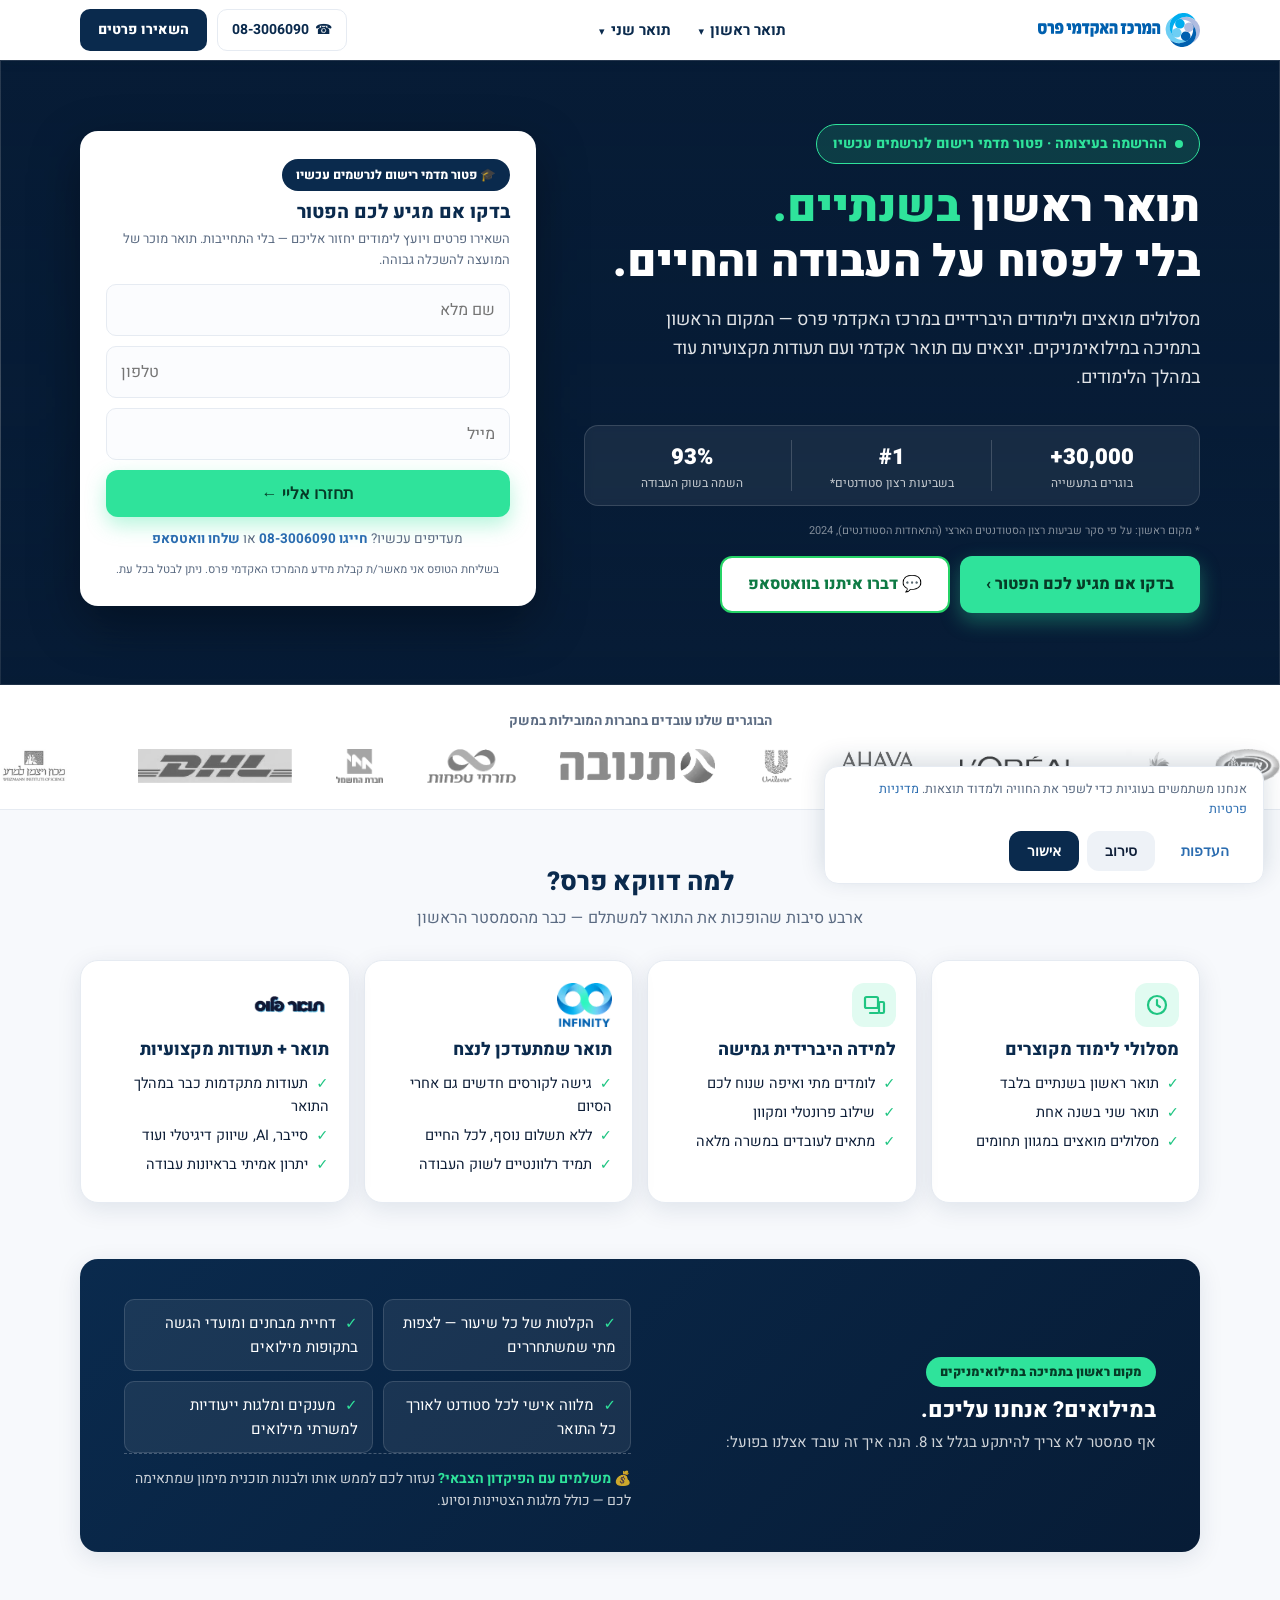
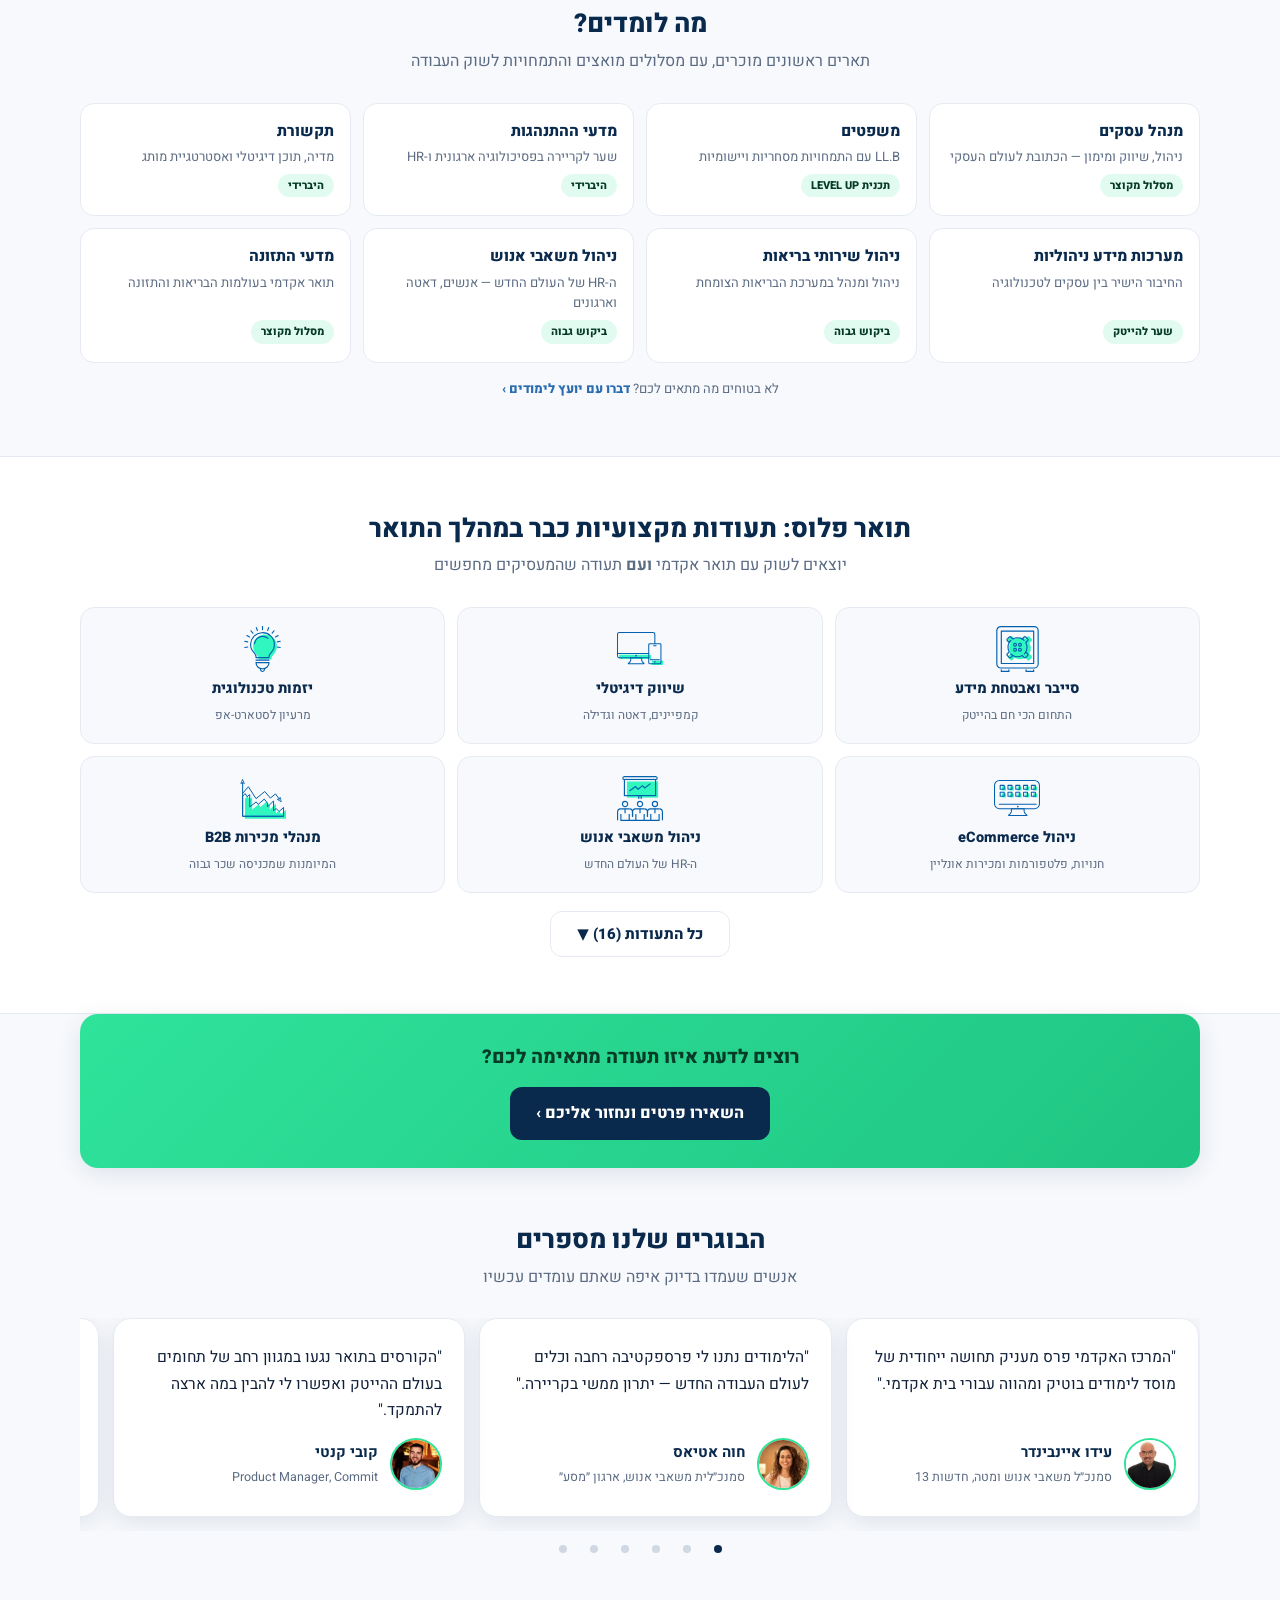
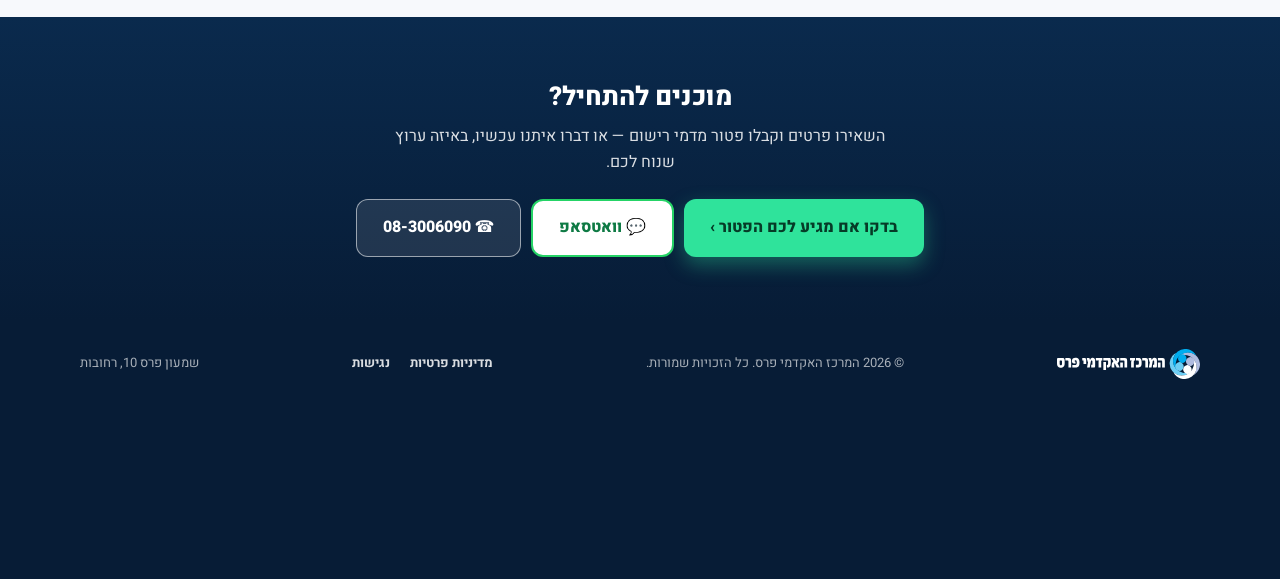
==== commit acdaaf07: "Add degree nav menu: BA/MBA dropdowns on desktop, hamburger panel on mobile - Two menu groups: 8 fir" ====
--- a/index.html
+++ b/index.html
@@ -64,9 +64,33 @@
 .brand img{height:34px;width:auto}
 .header-cta{display:flex;align-items:center;gap:10px}
 .header-phone{display:inline-flex;align-items:center;gap:6px;color:var(--navy);font-weight:700;font-size:14px;padding:9px 14px;border-radius:10px;border:1.5px solid var(--line)}
-.header-leave{background:var(--navy);color:#fff;font-weight:800;font-size:14px;padding:10px 18px;border-radius:10px}
+.header-leave{background:var(--navy);color:#fff;font-weight:800;font-size:14px;padding:10px 18px;border-radius:10px;white-space:nowrap}
 .header-leave:hover{background:var(--navy-soft)}
 @media(max-width:767.98px){.header-phone{display:inline-flex;padding:9px 11px}.header-phone-num{display:none}}
+/* ============ DEGREE NAV ============ */
+.nav-toggle{display:inline-flex;align-items:center;justify-content:center;width:44px;height:44px;background:none;border:none;cursor:pointer;font-size:22px;color:var(--navy);font-family:var(--font)}
+@media(max-width:899.98px){
+  .main-nav{position:fixed;top:60px;inset-inline:0;z-index:59;background:#fff;box-shadow:var(--shadow);padding:10px 20px 16px;display:none;flex-direction:column}
+  .main-nav.open{display:flex}
+  .nav-item{width:100%}
+  .nav-link{width:100%;text-align:start;padding:13px 4px;font-weight:800;font-size:15px;display:flex;justify-content:space-between;align-items:center;color:var(--navy);background:none;border:none;cursor:pointer;font-family:var(--font)}
+  .nav-caret{font-size:12px}
+  .nav-drop{display:none;position:static}
+  .nav-item.open .nav-drop{display:block}
+  .nav-drop a{display:block;padding:10px 14px;padding-inline-start:14px;font-size:14.5px;color:var(--ink);border-radius:var(--r-sm)}
+  .nav-drop a:hover{background:var(--bg)}
+}
+@media(min-width:900px){
+  .main-nav{display:flex;align-items:center;gap:4px}
+  .nav-toggle{display:none}
+  .nav-item{position:relative}
+  .nav-link{font-size:15px;padding:10px 12px;font-weight:700;color:var(--navy);background:none;border:none;cursor:pointer;font-family:var(--font)}
+  .nav-caret{font-size:11px;margin-inline-start:2px}
+  .nav-drop{display:none;position:absolute;top:100%;inset-inline-start:0;z-index:70;background:#fff;border:1px solid var(--line);border-radius:var(--r-md);box-shadow:var(--shadow);padding:8px;min-width:220px}
+  .nav-item:hover .nav-drop,.nav-item:focus-within .nav-drop,.nav-item.open .nav-drop{display:block}
+  .nav-drop a{display:block;padding:10px 14px;font-size:14.5px;border-radius:var(--r-sm);color:var(--ink);white-space:nowrap}
+  .nav-drop a:hover{background:var(--bg)}
+}
 /* ============ HERO ============ */
 .hero{position:relative;padding:34px 0 44px;color:#fff;overflow:hidden;background:var(--navy-deep)}
 .hero-bg{position:absolute;inset:0;z-index:0}
@@ -270,7 +294,33 @@
     <a class="brand" href="#hero" aria-label="המרכז האקדמי פרס">
       <img src="images/logos/logo-main.svg" alt="המרכז האקדמי פרס" width="207" height="43">
     </a>
+    <nav class="main-nav" id="mainNav" aria-label="תפריט תארים">
+      <div class="nav-item">
+        <button class="nav-link" aria-expanded="false" aria-haspopup="true">תואר ראשון <span class="nav-caret" aria-hidden="true">▾</span></button>
+        <div class="nav-drop">
+          <a href="#form-section" data-program="מנהל עסקים">מנהל עסקים</a>
+          <a href="#form-section" data-program="משפטים">משפטים</a>
+          <a href="#form-section" data-program="מדעי ההתנהגות">מדעי ההתנהגות</a>
+          <a href="#form-section" data-program="תקשורת">תקשורת</a>
+          <a href="#form-section" data-program="מערכות מידע ניהוליות">מערכות מידע ניהוליות</a>
+          <a href="#form-section" data-program="ניהול שירותי בריאות">ניהול שירותי בריאות</a>
+          <a href="#form-section" data-program="ניהול משאבי אנוש">ניהול משאבי אנוש</a>
+          <a href="#form-section" data-program="מדעי התזונה">מדעי התזונה</a>
+        </div>
+      </div>
+      <div class="nav-item">
+        <button class="nav-link" aria-expanded="false" aria-haspopup="true">תואר שני <span class="nav-caret" aria-hidden="true">▾</span></button>
+        <div class="nav-drop">
+          <!-- TODO: verify current MBA specialization list -->
+          <a href="#form-section" data-program="MBA מנהל עסקים">מנהל עסקים MBA — בהתאמה אישית</a>
+          <a href="#form-section" data-program="MBA אסטרטגיה ופיתוח עסקי">MBA — אסטרטגיה ופיתוח עסקי</a>
+          <a href="#form-section" data-program="MBA ייעוץ וניהול ארגוני">MBA — ייעוץ וניהול ארגוני</a>
+          <a href="#form-section" data-program="MBA דיני עסקים">MBA — דיני עסקים</a>
+        </div>
+      </div>
+    </nav>
     <div class="header-cta">
+      <button class="nav-toggle" id="navToggle" aria-expanded="false" aria-controls="mainNav" aria-label="תפריט">☰</button>
       <a class="header-phone" href="tel:08-3006090">☎ <span class="header-phone-num">08-3006090</span></a>
       <a class="header-leave" href="#form-section">השאירו פרטים</a>
     </div>
@@ -949,6 +999,44 @@
     setTimeout(function(){ exitPopup.classList.remove('show'); }, 3000);
   });
 
+  /* ---- Degree nav: mobile hamburger panel + dropdown toggles ---- */
+  const mainNav = document.getElementById('mainNav');
+  const navToggle = document.getElementById('navToggle');
+  function closeNav(){
+    mainNav.classList.remove('open');
+    navToggle.setAttribute('aria-expanded', 'false');
+    navToggle.textContent = '☰';
+    mainNav.querySelectorAll('.nav-item.open').forEach(function(item){
+      item.classList.remove('open');
+      item.querySelector('.nav-link').setAttribute('aria-expanded', 'false');
+    });
+  }
+  navToggle.addEventListener('click', function(){
+    const open = mainNav.classList.toggle('open');
+    navToggle.setAttribute('aria-expanded', open ? 'true' : 'false');
+    navToggle.textContent = open ? '✕' : '☰';
+  });
+  mainNav.querySelectorAll('.nav-link').forEach(function(btn){
+    btn.addEventListener('click', function(){
+      const item = btn.parentElement;
+      const willOpen = !item.classList.contains('open');
+      /* close the sibling dropdown so only one is open at a time */
+      mainNav.querySelectorAll('.nav-item.open').forEach(function(sib){
+        sib.classList.remove('open');
+        sib.querySelector('.nav-link').setAttribute('aria-expanded', 'false');
+      });
+      item.classList.toggle('open', willOpen);
+      btn.setAttribute('aria-expanded', willOpen ? 'true' : 'false');
+    });
+  });
+  /* the shared a[href="#form-section"] handler does scroll/focus/cta_click; just close the menu */
+  mainNav.querySelectorAll('.nav-drop a').forEach(function(a){
+    a.addEventListener('click', closeNav);
+  });
+  document.addEventListener('keydown', function(e){
+    if (e.key === 'Escape') closeNav();
+  });
+
   /* ---- Certificates: expand/collapse the extra exec-ed cards ---- */
   const certsGrid = document.getElementById('certsGrid');
   const certToggle = document.getElementById('certToggle');
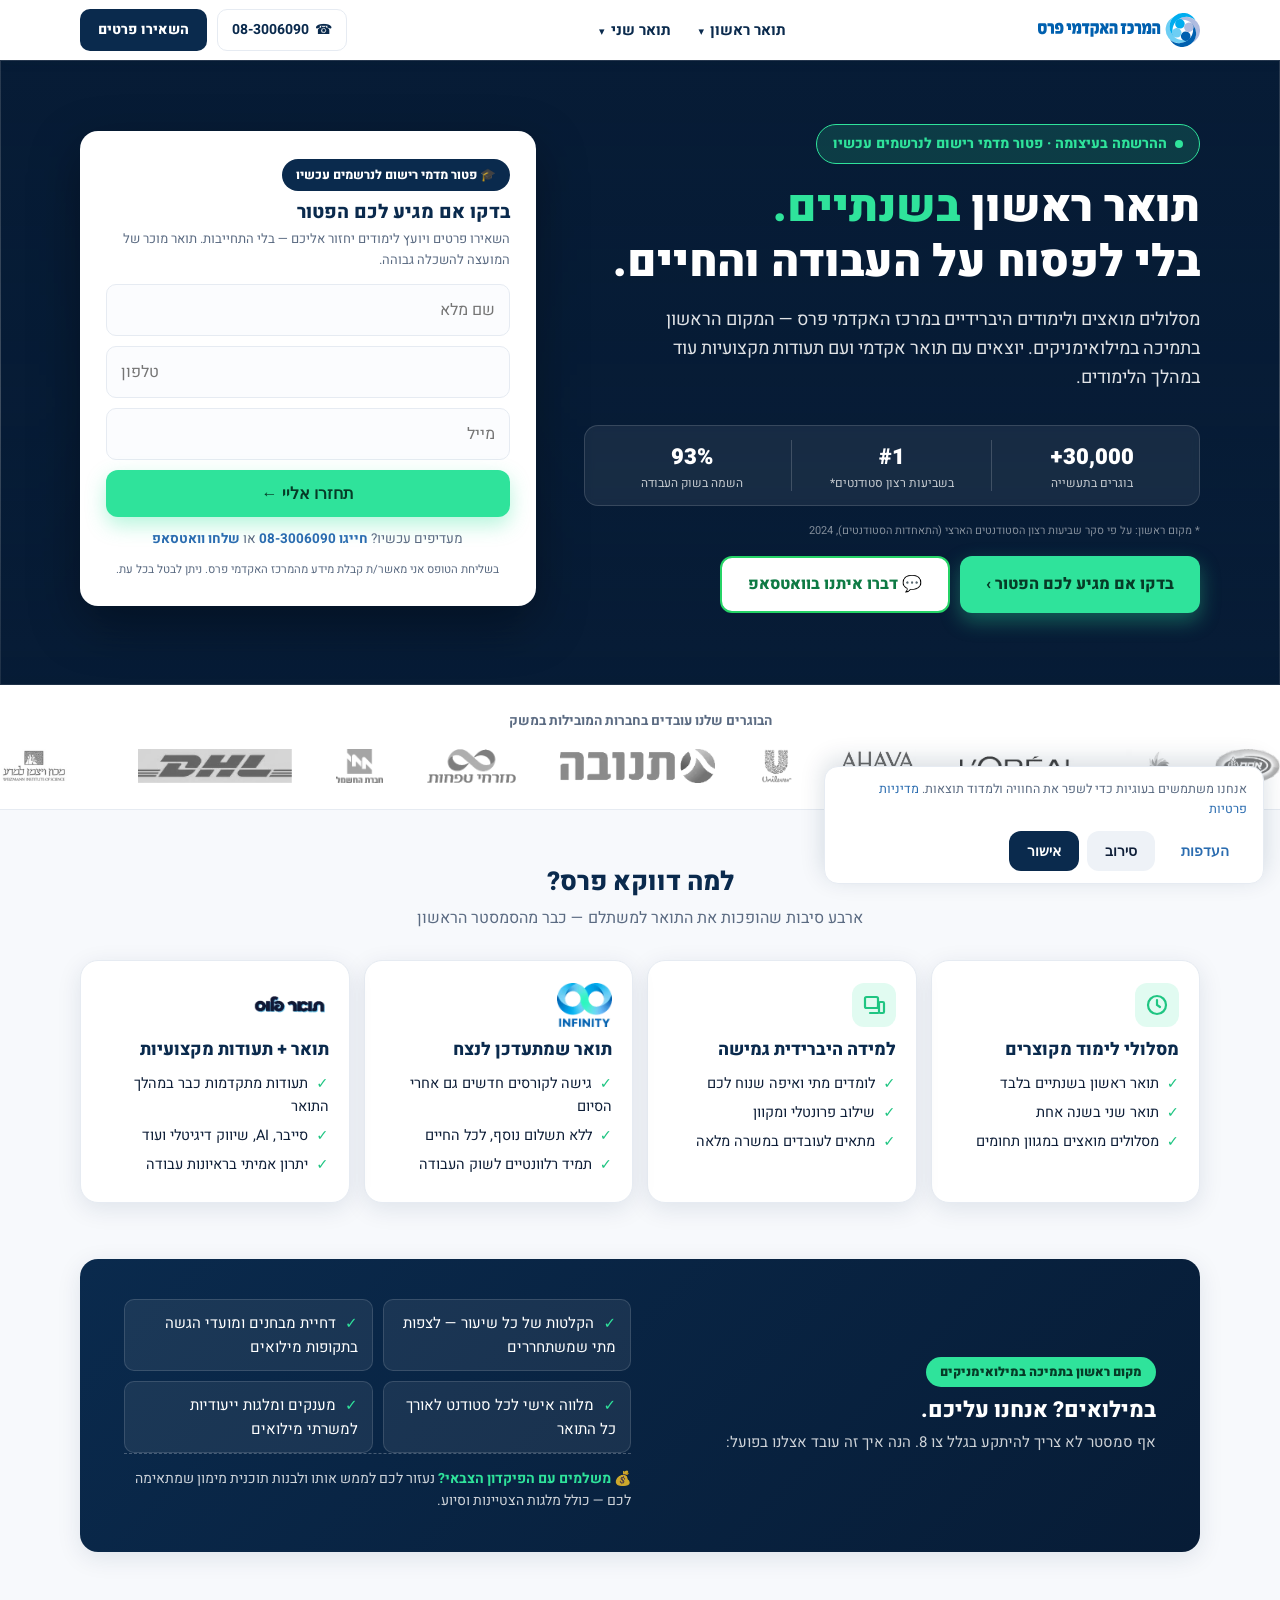
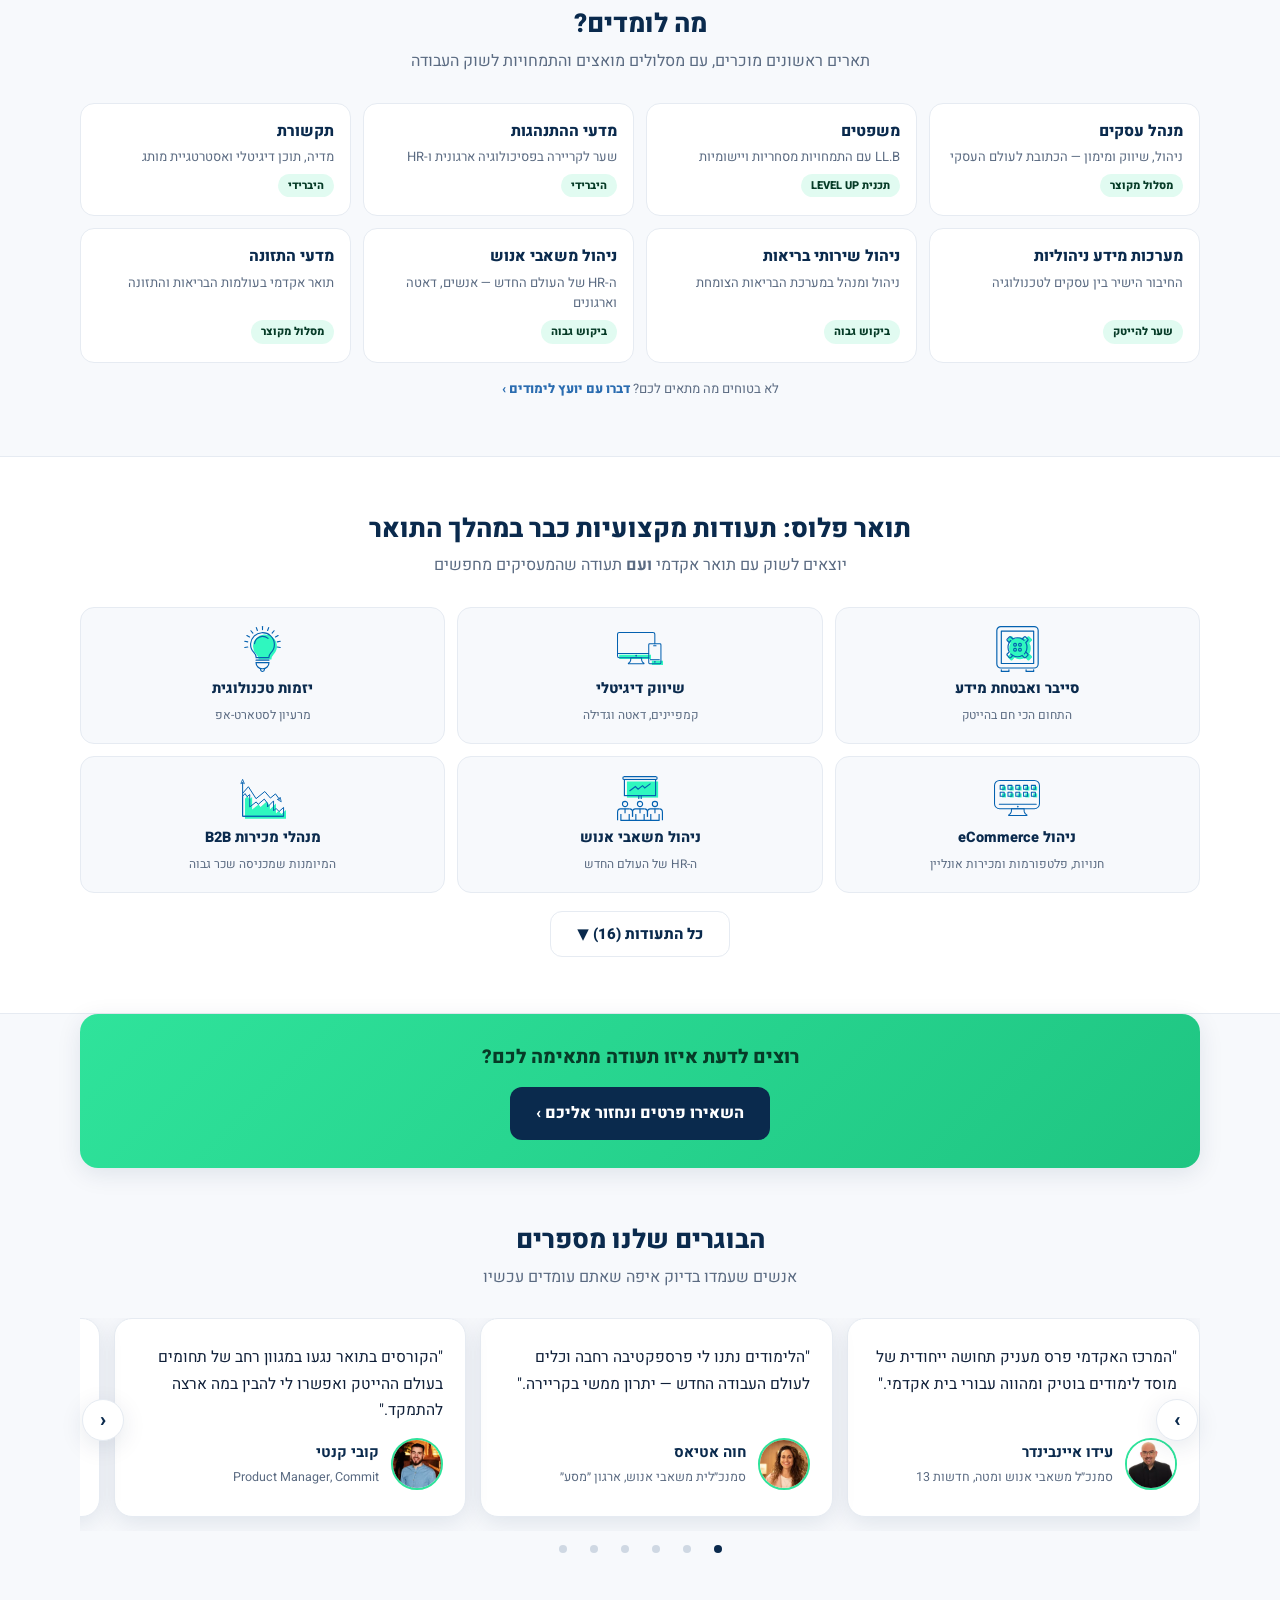
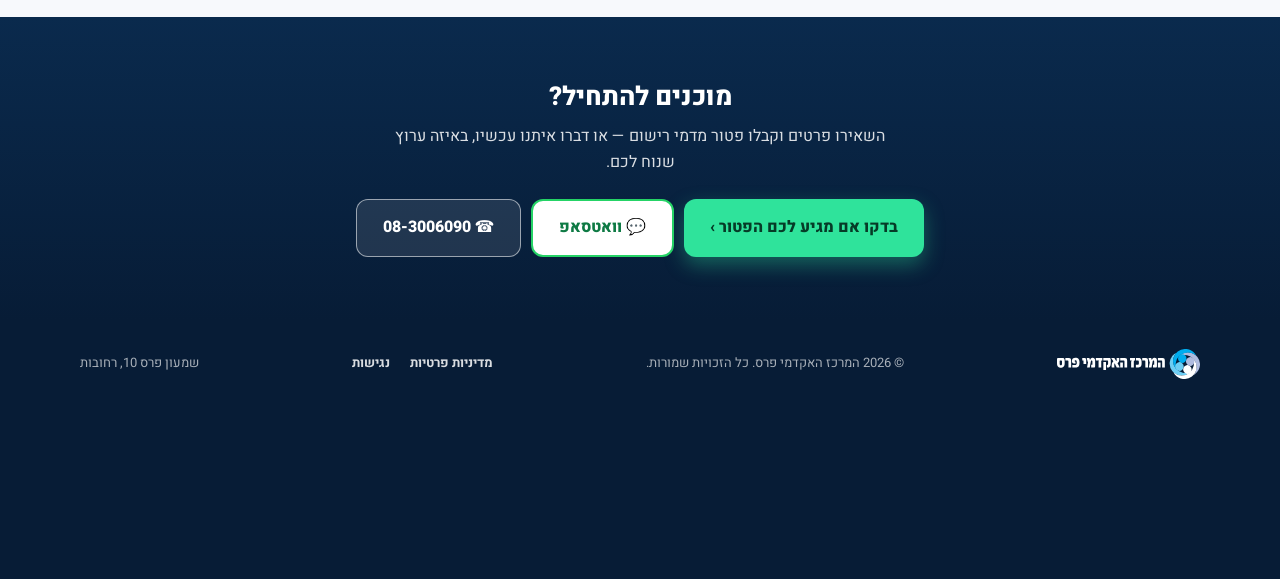
==== commit 03396087: "Fix testimonial carousel on desktop: add prev/next arrows + mouse drag Desktop had no swipe and no a" ====
--- a/index.html
+++ b/index.html
@@ -207,6 +207,14 @@
 .t-dots button{width:24px;height:24px;background:none;border:none;cursor:pointer;padding:0;position:relative}
 .t-dots button::before{content:'';width:8px;height:8px;border-radius:50%;background:#cfd8e3;position:absolute;inset:0;margin:auto}
 .t-dots button.on::before{background:var(--navy)}
+/* prev/next arrows (desktop; mobile swipes) */
+.t-wrap{position:relative}
+.t-arrow{position:absolute;top:38%;z-index:2;width:42px;height:42px;border-radius:50%;background:#fff;border:1px solid var(--line);box-shadow:var(--shadow);color:var(--navy);font-size:20px;font-weight:900;cursor:pointer;display:none;align-items:center;justify-content:center;line-height:1;font-family:var(--font)}
+.t-arrow:hover{border-color:var(--mint)}
+.t-arrow.prev{inset-inline-start:2px}
+.t-arrow.next{inset-inline-end:2px}
+@media(min-width:768px){.t-arrow{display:flex}}
+@media(min-width:768px){.t-track{cursor:grab;user-select:none}}
 @media(min-width:768px){.t-card{flex:0 0 46%}}
 @media(min-width:1000px){.t-card{flex:0 0 31.5%}}
 /* ============ FINAL CTA ============ */
@@ -585,7 +593,9 @@
   <div class="wrap">
     <h2 class="section-title">הבוגרים שלנו מספרים</h2>
     <p class="section-sub">אנשים שעמדו בדיוק איפה שאתם עומדים עכשיו</p>
-    <div class="t-track" id="tTrack" tabindex="0" role="region" aria-label="המלצות בוגרים">
+    <div class="t-wrap">
+      <button class="t-arrow prev" id="tPrev" aria-label="המלצה קודמת">›</button>
+      <div class="t-track" id="tTrack" tabindex="0" role="region" aria-label="המלצות בוגרים">
       <div class="t-card">
         <blockquote>"המרכז האקדמי פרס מעניק תחושה ייחודית של מוסד לימודים בוטיק ומהווה עבורי בית אקדמי."</blockquote>
         <div class="t-person">
@@ -628,6 +638,8 @@
           <div><b>דניאל ביטון</b><span>מנכ״לית משותפת, E.D.I Energy</span></div>
         </div>
       </div>
+    </div>
+      <button class="t-arrow next" id="tNext" aria-label="המלצה הבאה">‹</button>
     </div>
     <div class="t-dots" id="tDots"></div>
   </div>
@@ -860,6 +872,30 @@
   }
   track.addEventListener('scroll', syncDots, {passive:true}); syncDots();
 
+  /* ---- Testimonial arrows (desktop) — RTL: "next" scrolls towards negative scrollLeft ---- */
+  const cardStep = function(){ return cards[0].offsetWidth + 14; };
+  document.getElementById('tNext').addEventListener('click', function(){ track.scrollBy({left: -cardStep(), behavior:'smooth'}); });
+  document.getElementById('tPrev').addEventListener('click', function(){ track.scrollBy({left: cardStep(), behavior:'smooth'}); });
+
+  /* ---- Mouse-drag scrolling (desktop has no touch swipe) ---- */
+  let dragging = false, dragX = 0, dragL = 0;
+  track.addEventListener('pointerdown', function(e){
+    if (e.pointerType !== 'mouse') return;
+    dragging = true; dragX = e.clientX; dragL = track.scrollLeft;
+    track.style.scrollSnapType = 'none';
+    track.setPointerCapture(e.pointerId);
+  });
+  track.addEventListener('pointermove', function(e){
+    if (!dragging) return;
+    track.scrollLeft = dragL - (e.clientX - dragX);
+  });
+  ['pointerup','pointercancel'].forEach(function(ev){
+    track.addEventListener(ev, function(){
+      if (!dragging) return;
+      dragging = false; track.style.scrollSnapType = '';
+    });
+  });
+
   /* ---- Sticky mobile bar: appears after 20% scroll, hides near form & final CTA ---- */
   const bar = document.getElementById('stickyBar');
   let formVisible = false, finalVisible = false;
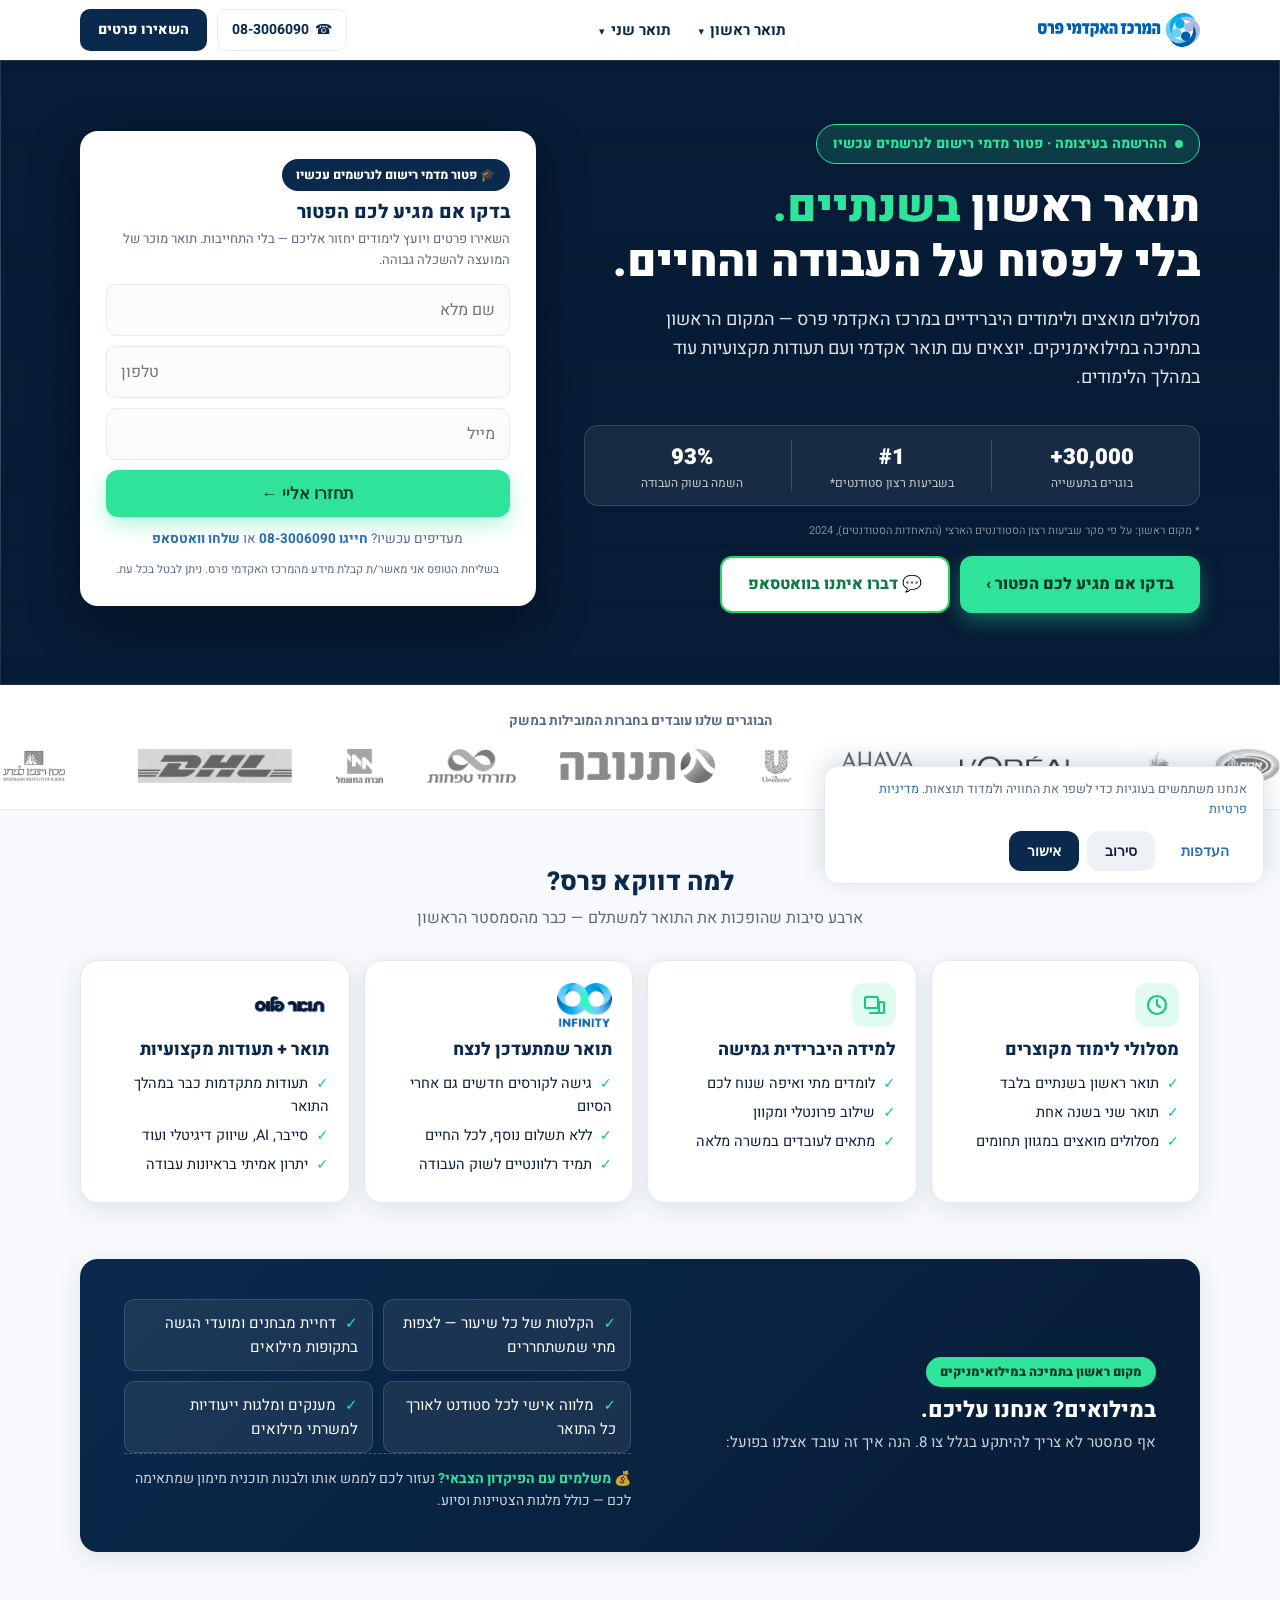
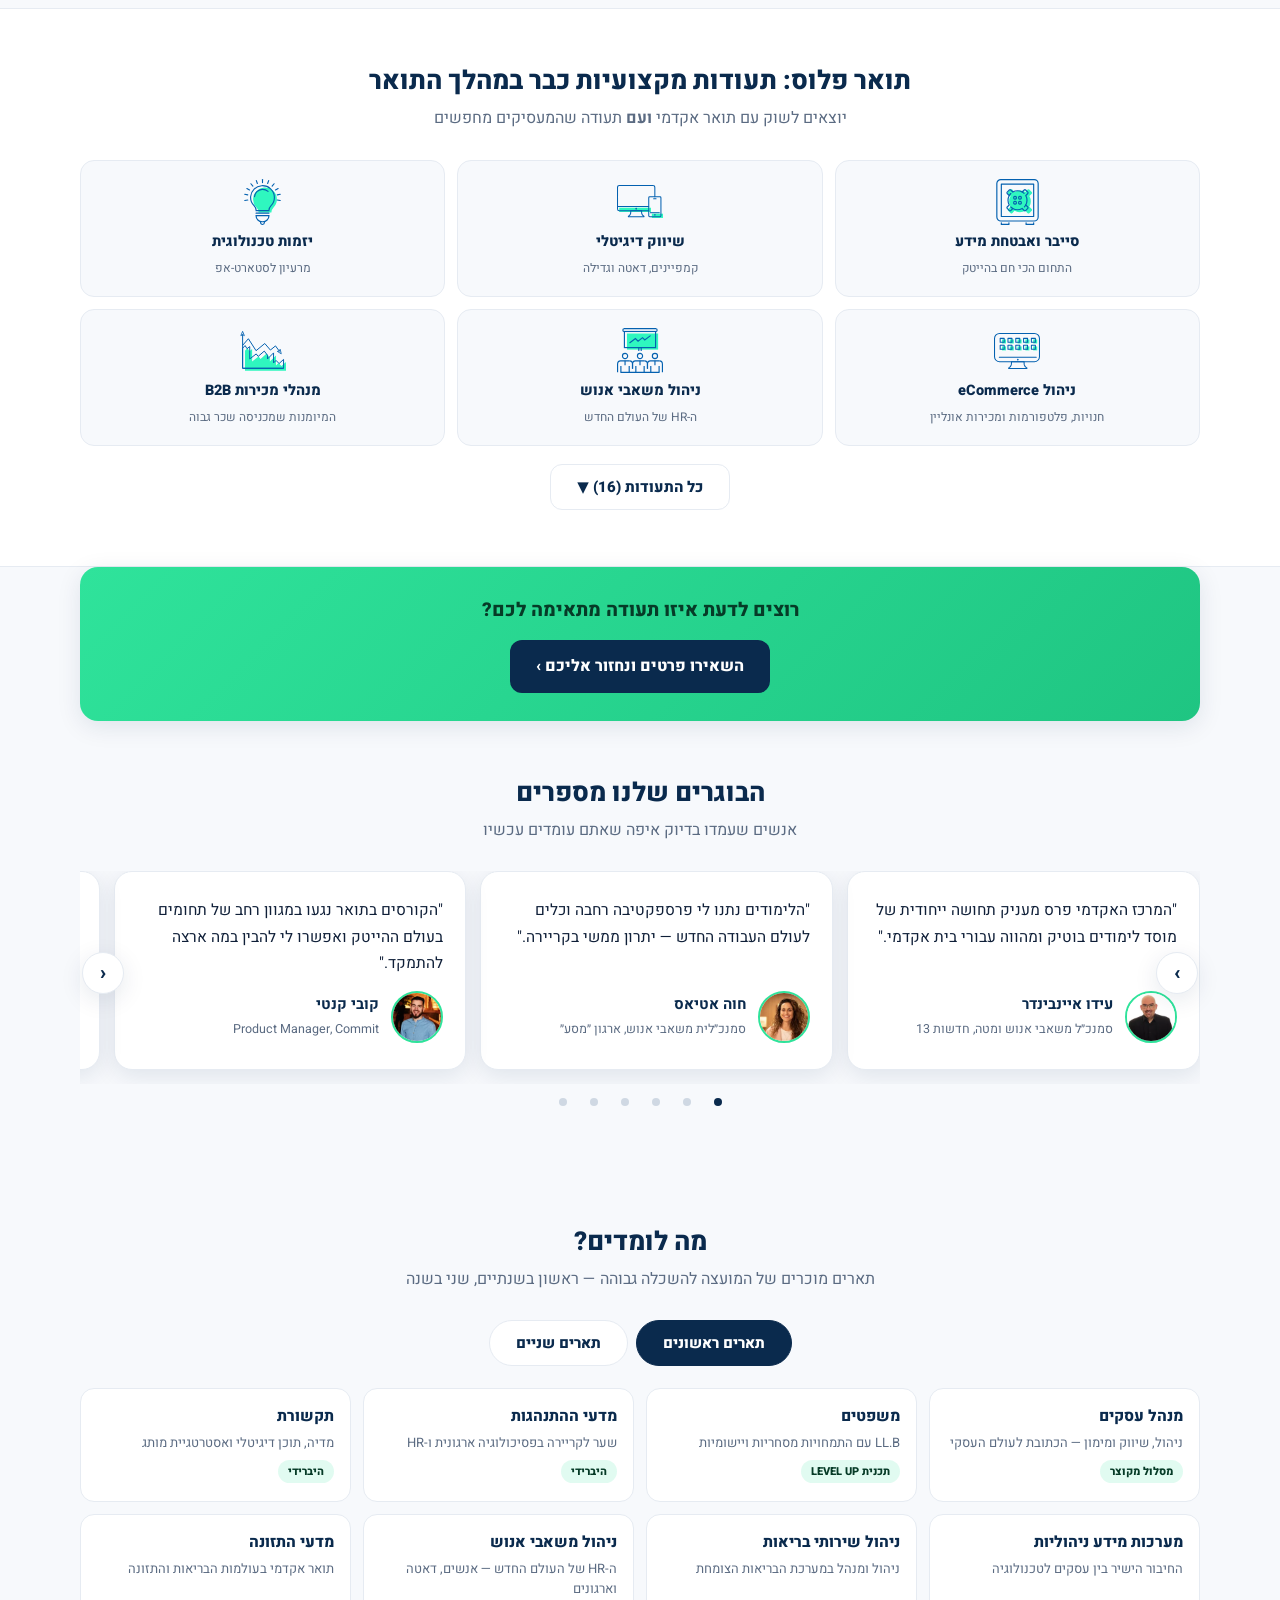
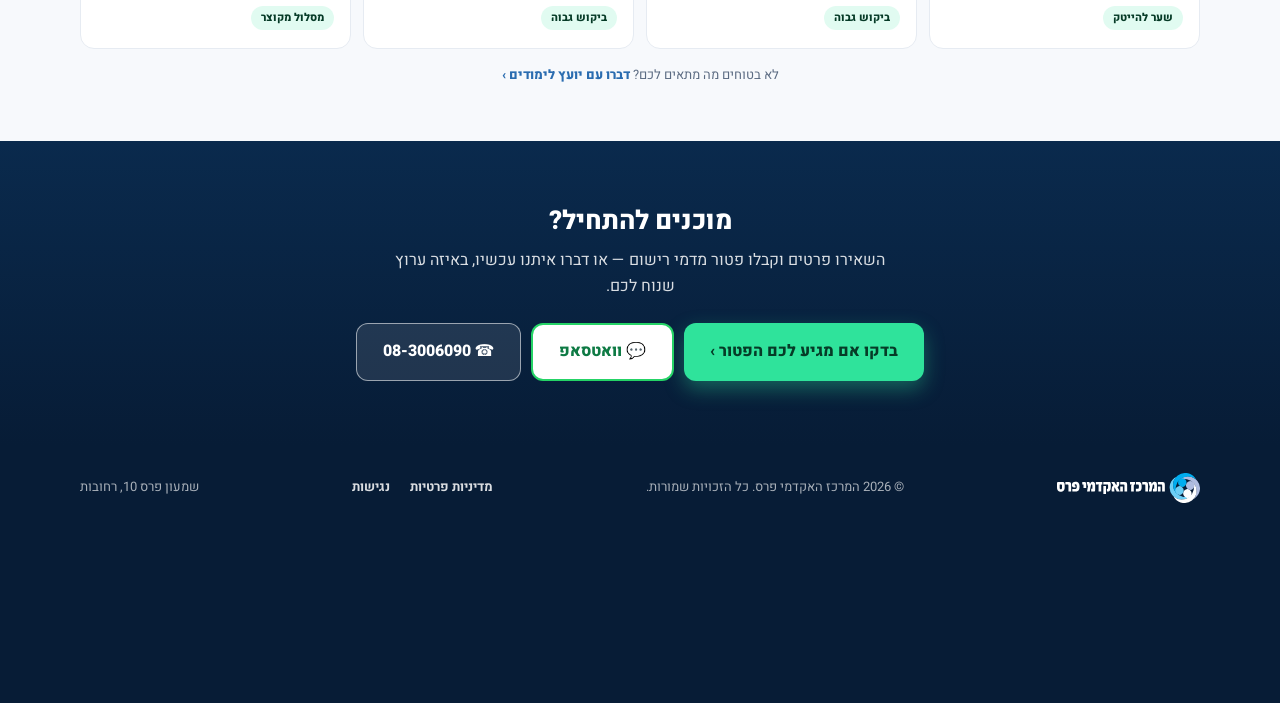
==== commit 86e5a942: "מה לומדים: tabbed BA/MBA degree explorer, moved below testimonials - Two tabs (תארים ראשונים / תארים" ====
--- a/index.html
+++ b/index.html
@@ -70,6 +70,7 @@
 /* ============ DEGREE NAV ============ */
 .nav-toggle{display:inline-flex;align-items:center;justify-content:center;width:44px;height:44px;background:none;border:none;cursor:pointer;font-size:22px;color:var(--navy);font-family:var(--font)}
 @media(max-width:899.98px){
+  .nav-toggle{order:1} /* hamburger anchors to the far-left edge (RTL: last in visual order) */
   .main-nav{position:fixed;top:60px;inset-inline:0;z-index:59;background:#fff;box-shadow:var(--shadow);padding:10px 20px 16px;display:none;flex-direction:column}
   .main-nav.open{display:flex}
   .nav-item{width:100%}
@@ -176,6 +177,11 @@
 .program .tag{font-size:11px;font-weight:800;color:var(--mint-ink);background:rgba(47,227,155,.14);padding:3px 10px;border-radius:999px;width:fit-content}
 @media(min-width:1000px){.programs-grid{grid-template-columns:repeat(4,1fr)}}
 .programs-note{text-align:center;font-size:13px;color:var(--muted);margin-top:16px}
+/* degree tabs (BA / MBA switcher) */
+.deg-tabs{display:flex;justify-content:center;gap:8px;margin-bottom:22px}
+.deg-tab{font-family:var(--font);font-weight:800;font-size:15px;padding:11px 26px;border-radius:999px;border:1.5px solid var(--line);background:#fff;color:var(--navy);cursor:pointer}
+.deg-tab.on{background:var(--navy);color:#fff;border-color:var(--navy)}
+@media(max-width:480px){.deg-tabs{padding-inline:0}.deg-tab{flex:1;padding:11px 10px}}
 /* ============ CERTIFICATES (Degree+) ============ */
 .certs{background:#fff;border-block:1px solid var(--line)}
 .certs-grid{display:grid;grid-template-columns:1fr 1fr;gap:12px}
@@ -484,25 +490,6 @@
   </div>
 </section>
 
-<!-- ================= PROGRAMS (critique: page never says WHAT you can study) ================= -->
-<section id="programs" style="padding-top:0">
-  <div class="wrap">
-    <h2 class="section-title">מה לומדים?</h2>
-    <p class="section-sub">תארים ראשונים מוכרים, עם מסלולים מואצים והתמחויות לשוק העבודה<!-- TODO: verify current program list + link each card to its program page --></p>
-    <div class="programs-grid">
-      <a class="program" href="#form-section" data-program="מנהל עסקים"><h3>מנהל עסקים</h3><p>ניהול, שיווק ומימון — הכתובת לעולם העסקי</p><span class="tag">מסלול מקוצר</span></a>
-      <a class="program" href="#form-section" data-program="משפטים"><h3>משפטים</h3><p>LL.B עם התמחויות מסחריות ויישומיות</p><span class="tag">תכנית LEVEL UP</span></a>
-      <a class="program" href="#form-section" data-program="מדעי ההתנהגות"><h3>מדעי ההתנהגות</h3><p>שער לקריירה בפסיכולוגיה ארגונית ו-HR</p><span class="tag">היברידי</span></a>
-      <a class="program" href="#form-section" data-program="תקשורת"><h3>תקשורת</h3><p>מדיה, תוכן דיגיטלי ואסטרטגיית מותג</p><span class="tag">היברידי</span></a>
-      <a class="program" href="#form-section" data-program="מערכות מידע ניהוליות"><h3>מערכות מידע ניהוליות</h3><p>החיבור הישיר בין עסקים לטכנולוגיה</p><span class="tag">שער להייטק</span></a>
-      <a class="program" href="#form-section" data-program="ניהול שירותי בריאות"><h3>ניהול שירותי בריאות</h3><p>ניהול ומנהל במערכת הבריאות הצומחת</p><span class="tag">ביקוש גבוה</span></a>
-      <a class="program" href="#form-section" data-program="ניהול משאבי אנוש"><h3>ניהול משאבי אנוש</h3><p>ה-HR של העולם החדש — אנשים, דאטה וארגונים</p><span class="tag">ביקוש גבוה</span></a>
-      <a class="program" href="#form-section" data-program="מדעי התזונה"><h3>מדעי התזונה</h3><p>תואר אקדמי בעולמות הבריאות והתזונה</p><span class="tag">מסלול מקוצר</span></a>
-    </div>
-    <p class="programs-note">לא בטוחים מה מתאים לכם? <a href="#form-section" style="color:var(--blue);font-weight:800">דברו עם יועץ לימודים ›</a></p>
-  </div>
-</section>
-
 <!-- ================= CERTIFICATES mini-grid (Clarity #3: 18% of clicks were carousel arrows → surface them) ================= -->
 <section class="certs" id="certificates">
   <div class="wrap">
@@ -642,6 +629,40 @@
       <button class="t-arrow next" id="tNext" aria-label="המלצה הבאה">‹</button>
     </div>
     <div class="t-dots" id="tDots"></div>
+  </div>
+</section>
+
+<!-- ================= PROGRAMS: tabbed degree explorer (BA / MBA) ================= -->
+<section id="programs">
+  <div class="wrap">
+    <h2 class="section-title">מה לומדים?</h2>
+    <p class="section-sub">תארים מוכרים של המועצה להשכלה גבוהה — ראשון בשנתיים, שני בשנה<!-- TODO: verify current program list + link each card to its program page --></p>
+    <div class="deg-tabs" role="tablist" aria-label="סוג התואר">
+      <button class="deg-tab on" id="degTabBA" role="tab" aria-selected="true" aria-controls="degPanelBA">תארים ראשונים</button>
+      <button class="deg-tab" id="degTabMA" role="tab" aria-selected="false" aria-controls="degPanelMA">תארים שניים</button>
+    </div>
+    <div class="deg-panel" id="degPanelBA" role="tabpanel" aria-labelledby="degTabBA">
+      <div class="programs-grid">
+        <a class="program" href="#form-section" data-program="מנהל עסקים"><h3>מנהל עסקים</h3><p>ניהול, שיווק ומימון — הכתובת לעולם העסקי</p><span class="tag">מסלול מקוצר</span></a>
+        <a class="program" href="#form-section" data-program="משפטים"><h3>משפטים</h3><p>LL.B עם התמחויות מסחריות ויישומיות</p><span class="tag">תכנית LEVEL UP</span></a>
+        <a class="program" href="#form-section" data-program="מדעי ההתנהגות"><h3>מדעי ההתנהגות</h3><p>שער לקריירה בפסיכולוגיה ארגונית ו-HR</p><span class="tag">היברידי</span></a>
+        <a class="program" href="#form-section" data-program="תקשורת"><h3>תקשורת</h3><p>מדיה, תוכן דיגיטלי ואסטרטגיית מותג</p><span class="tag">היברידי</span></a>
+        <a class="program" href="#form-section" data-program="מערכות מידע ניהוליות"><h3>מערכות מידע ניהוליות</h3><p>החיבור הישיר בין עסקים לטכנולוגיה</p><span class="tag">שער להייטק</span></a>
+        <a class="program" href="#form-section" data-program="ניהול שירותי בריאות"><h3>ניהול שירותי בריאות</h3><p>ניהול ומנהל במערכת הבריאות הצומחת</p><span class="tag">ביקוש גבוה</span></a>
+        <a class="program" href="#form-section" data-program="ניהול משאבי אנוש"><h3>ניהול משאבי אנוש</h3><p>ה-HR של העולם החדש — אנשים, דאטה וארגונים</p><span class="tag">ביקוש גבוה</span></a>
+        <a class="program" href="#form-section" data-program="מדעי התזונה"><h3>מדעי התזונה</h3><p>תואר אקדמי בעולמות הבריאות והתזונה</p><span class="tag">מסלול מקוצר</span></a>
+      </div>
+    </div>
+    <div class="deg-panel hidden" id="degPanelMA" role="tabpanel" aria-labelledby="degTabMA">
+      <!-- TODO: verify current MBA specialization list + descriptions; card hrefs will point to degree sub-pages once they ship -->
+      <div class="programs-grid">
+        <a class="program" href="#form-section" data-program="MBA מנהל עסקים"><h3>מנהל עסקים MBA</h3><p>תואר שני בהתאמה אישית, בשנה אחת בלבד</p><span class="tag">תואר שני בשנה</span></a>
+        <a class="program" href="#form-section" data-program="MBA אסטרטגיה ופיתוח עסקי"><h3>MBA — אסטרטגיה ופיתוח עסקי</h3><p>התמחות באסטרטגיה, חדשנות וצמיחה עסקית</p><span class="tag">תואר שני בשנה</span></a>
+        <a class="program" href="#form-section" data-program="MBA ייעוץ וניהול ארגוני"><h3>MBA — ייעוץ וניהול ארגוני</h3><p>התמחות בייעוץ ארגוני וניהול שינוי</p><span class="tag">תואר שני בשנה</span></a>
+        <a class="program" href="#form-section" data-program="MBA דיני עסקים"><h3>MBA — דיני עסקים</h3><p>התמחות בדיני עסקים למנהלים</p><span class="tag">תואר שני בשנה</span></a>
+      </div>
+    </div>
+    <p class="programs-note">לא בטוחים מה מתאים לכם? <a href="#form-section" style="color:var(--blue);font-weight:800">דברו עם יועץ לימודים ›</a></p>
   </div>
 </section>
 
@@ -1073,6 +1094,30 @@
     if (e.key === 'Escape') closeNav();
   });
 
+  /* ---- Degree tabs: BA / MBA switcher ---- */
+  const degTabs = [document.getElementById('degTabBA'), document.getElementById('degTabMA')];
+  const degPanels = {degTabBA: document.getElementById('degPanelBA'), degTabMA: document.getElementById('degPanelMA')};
+  function selectDegTab(tab){
+    degTabs.forEach(function(t){
+      const active = t === tab;
+      t.classList.toggle('on', active);
+      t.setAttribute('aria-selected', active ? 'true' : 'false');
+      degPanels[t.id].classList.toggle('hidden', !active);
+    });
+  }
+  degTabs.forEach(function(tab, i){
+    tab.addEventListener('click', function(){
+      selectDegTab(tab);
+      pushEvent('degree_tab_switch', {tab: tab.id === 'degTabBA' ? 'ba' : 'ma'});
+    });
+    /* standard tablist pattern: arrow keys move focus between tabs */
+    tab.addEventListener('keydown', function(e){
+      if (e.key !== 'ArrowLeft' && e.key !== 'ArrowRight') return;
+      e.preventDefault();
+      degTabs[1 - i].focus();
+    });
+  });
+
   /* ---- Certificates: expand/collapse the extra exec-ed cards ---- */
   const certsGrid = document.getElementById('certsGrid');
   const certToggle = document.getElementById('certToggle');
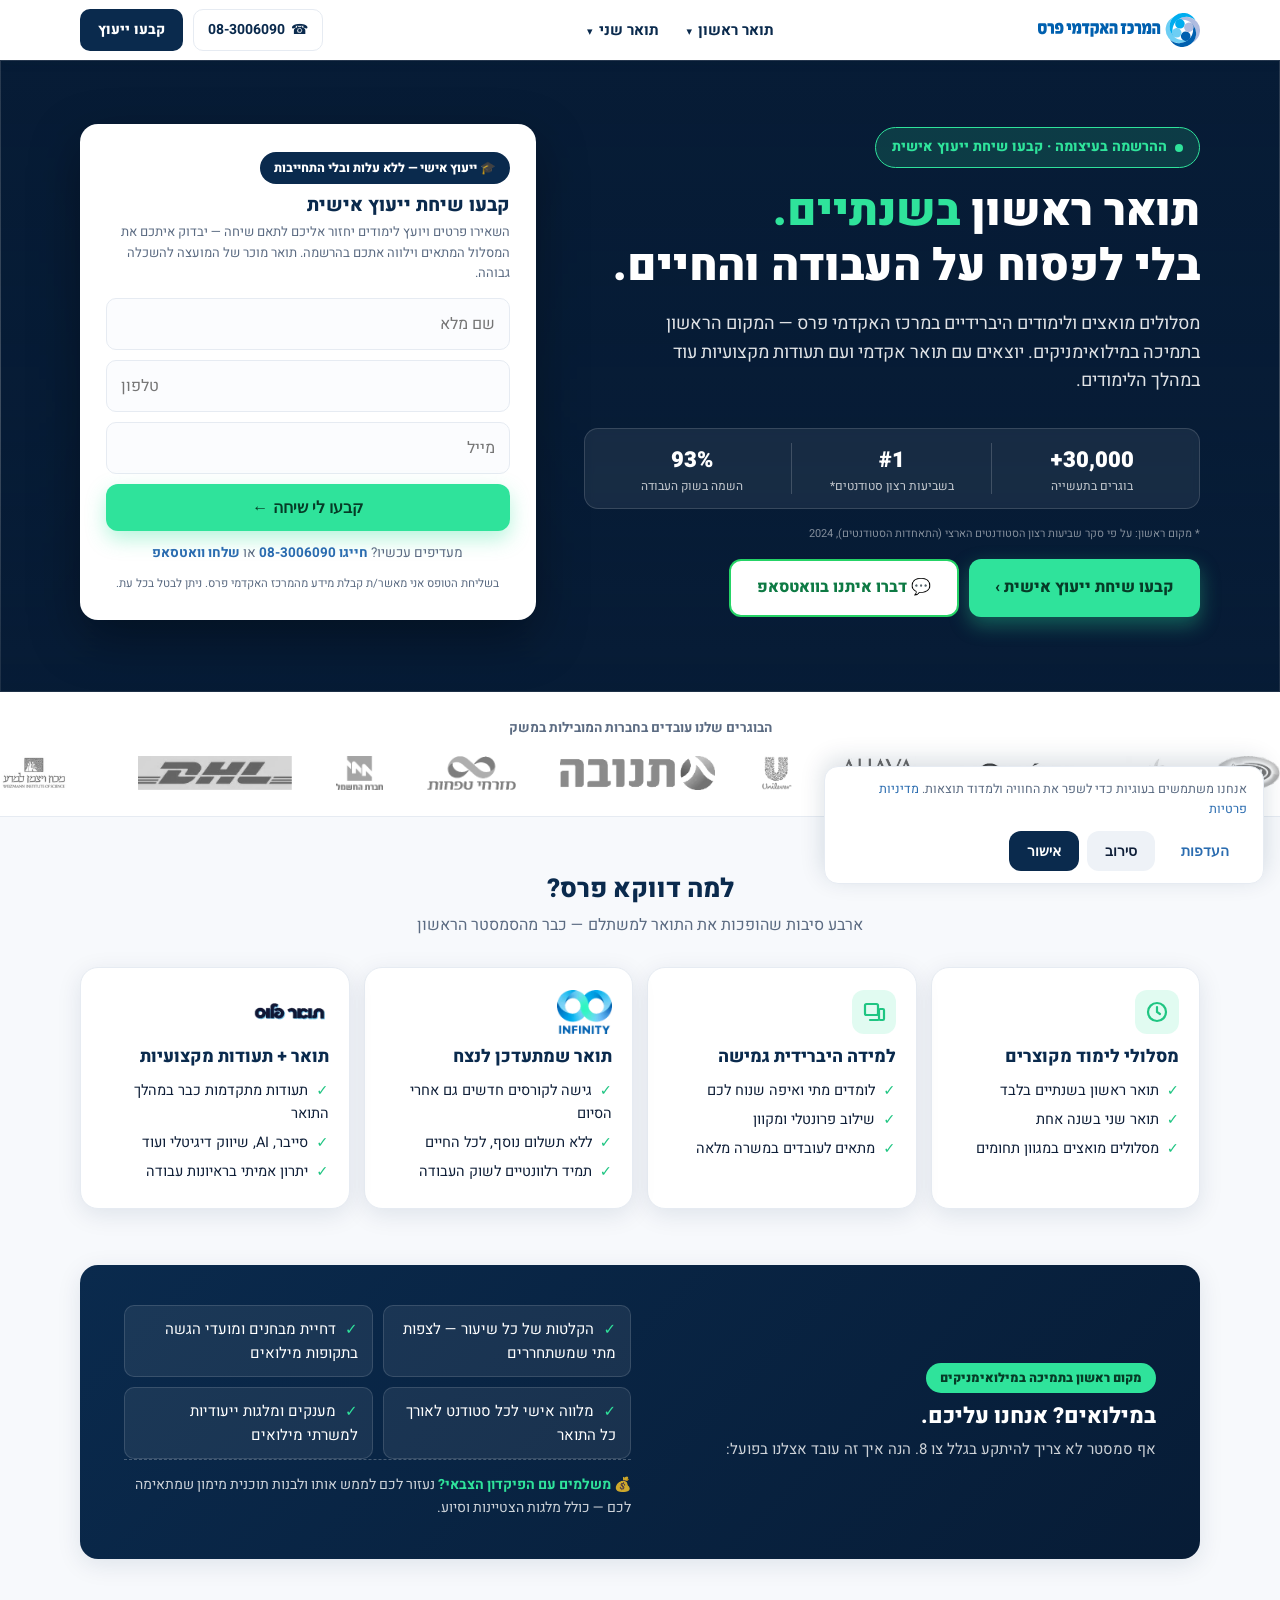
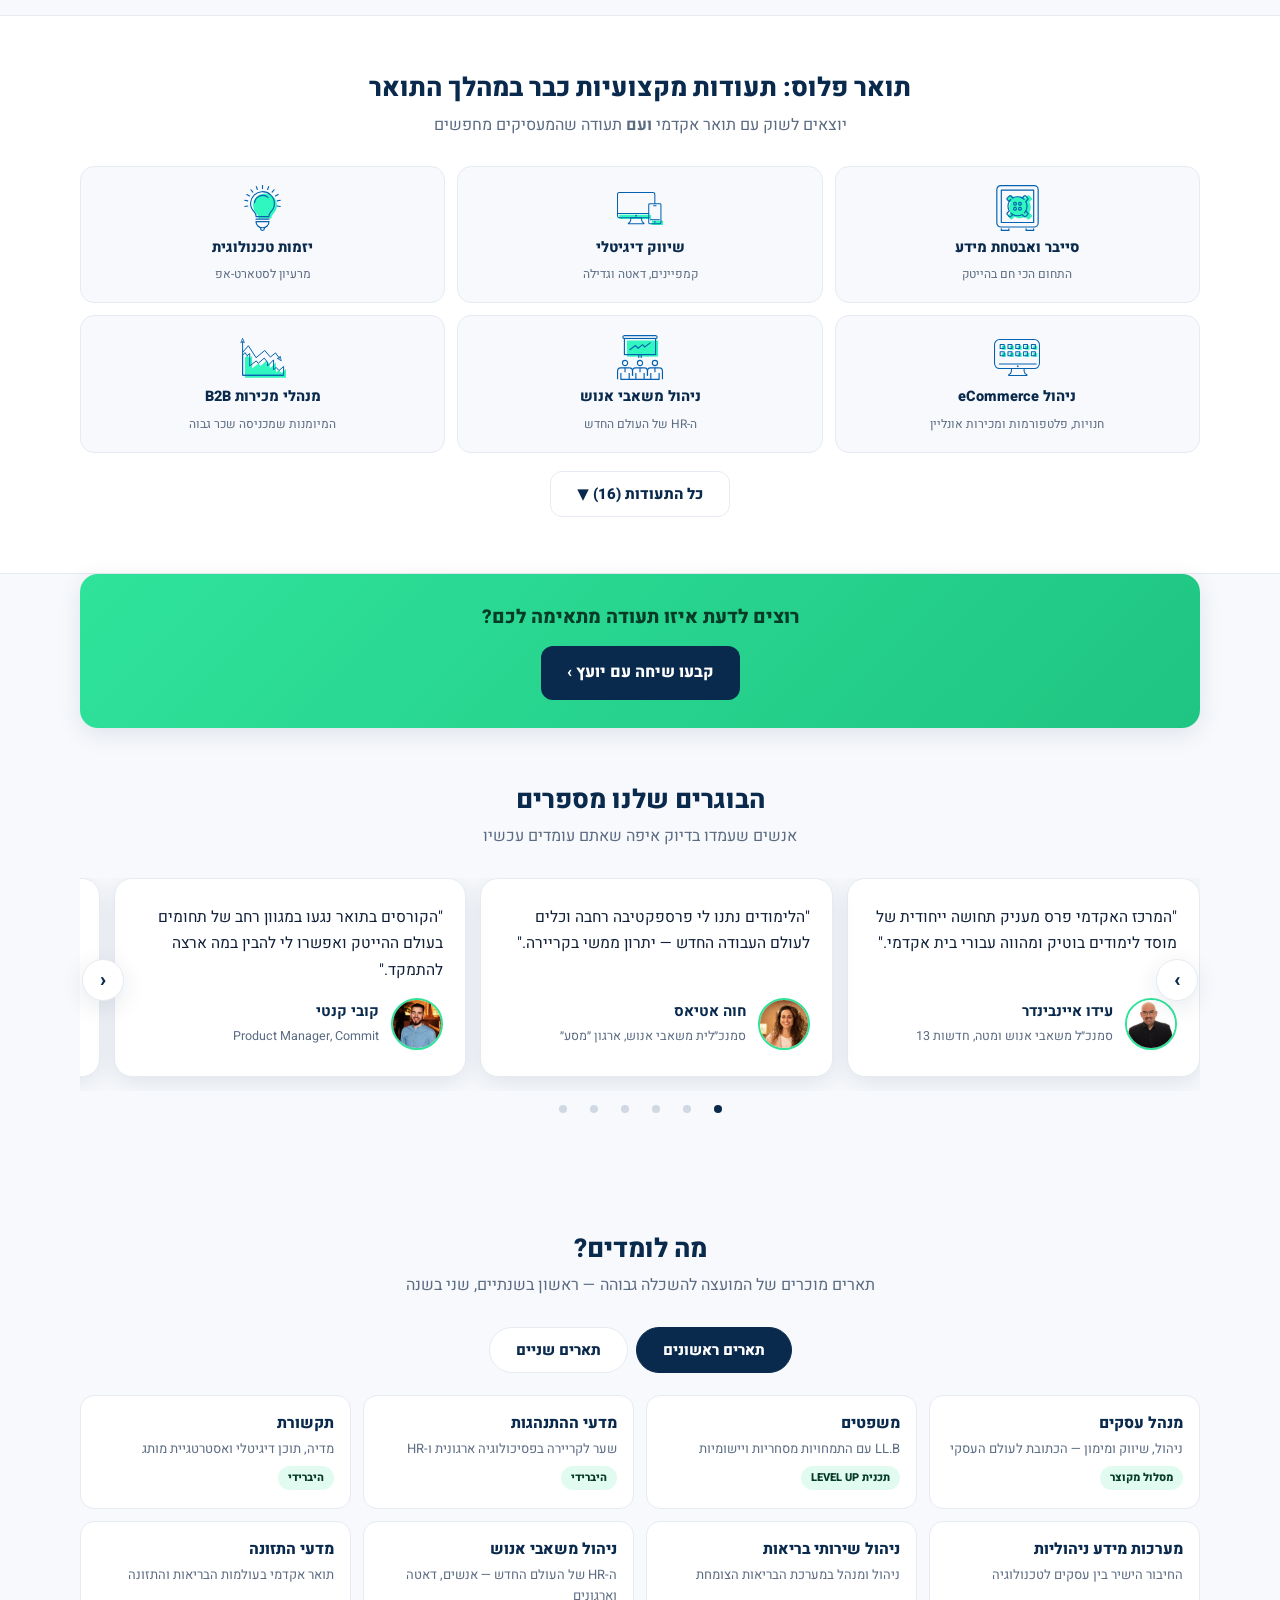
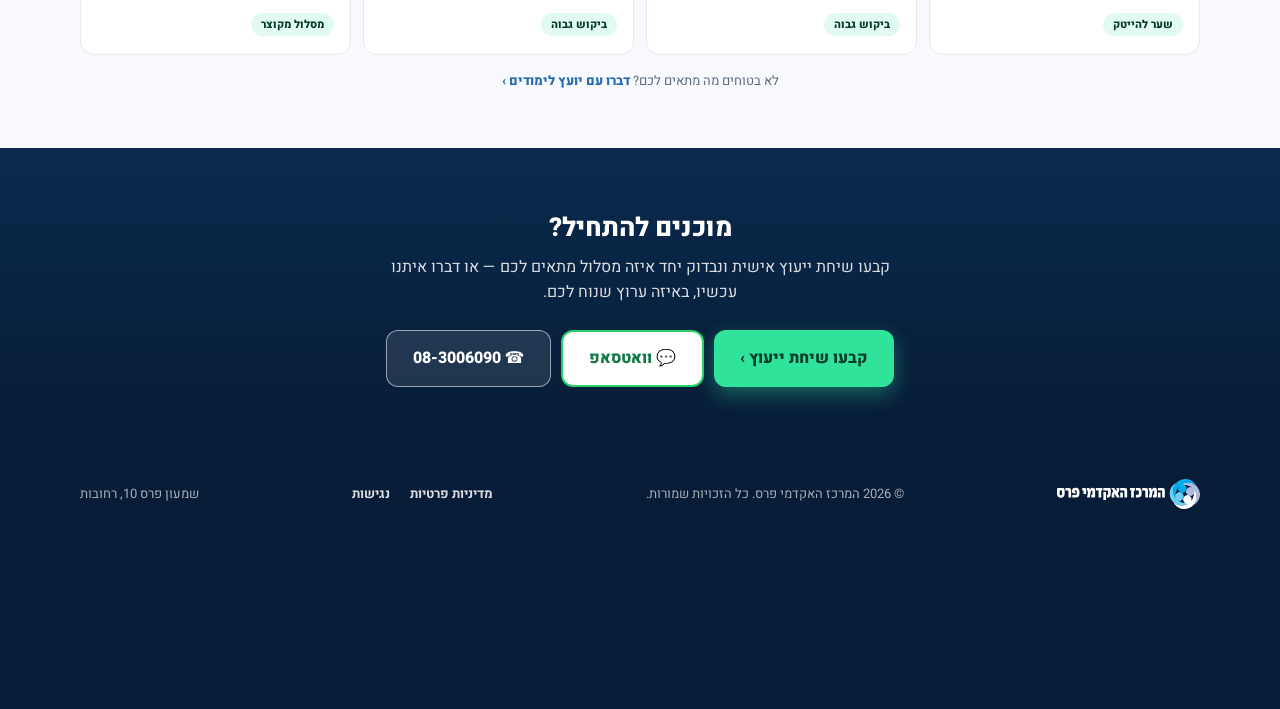
==== commit bae2703e: "Copy pivot: replace fee-waiver hook with consultation-meeting funnel All CTAs now drive booking a ca" ====
--- a/index.html
+++ b/index.html
@@ -10,12 +10,12 @@
 <!-- Google Tag Manager — deferred: loads on first interaction or after 5s to protect TBT (live proven container) -->
 <script>function loadGTM(){if(window._gtmL)return;window._gtmL=1;var f=document.getElementsByTagName('script')[0],j=document.createElement('script');j.async=true;j.src='https://www.googletagmanager.com/gtm.js?id=GTM-TV2SWLSL';f.parentNode.insertBefore(j,f);dataLayer.push({'gtm.start':new Date().getTime(),event:'gtm.js'});}
 ['scroll','click','touchstart'].forEach(function(e){window.addEventListener(e,loadGTM,{once:true,passive:true});});setTimeout(loadGTM,5000);</script>
-<title>המרכז האקדמי פרס | תואר ראשון בשנתיים — פטור מדמי רישום</title>
-<meta name="description" content="מסלולים מואצים ולימודים היברידיים במרכז האקדמי פרס — המקום הראשון בתמיכה במילואימניקים. השאירו פרטים וקבלו פטור מדמי רישום.">
+<title>המרכז האקדמי פרס | תואר ראשון בשנתיים — קבעו שיחת ייעוץ</title>
+<meta name="description" content="מסלולים מואצים ולימודים היברידיים במרכז האקדמי פרס — המקום הראשון בתמיכה במילואימניקים. קבעו שיחת ייעוץ אישית עם יועץ לימודים — בלי התחייבות.">
 <!-- Open Graph (WhatsApp/social share previews) -->
 <meta property="og:type" content="website">
 <meta property="og:title" content="תואר ראשון בשנתיים — המרכז האקדמי פרס">
-<meta property="og:description" content="לימודים היברידיים, מסלולים מקוצרים ותעודות הייטק במהלך התואר. פטור מדמי רישום לנרשמים עכשיו.">
+<meta property="og:description" content="לימודים היברידיים, מסלולים מקוצרים ותעודות הייטק במהלך התואר. קבעו שיחת ייעוץ אישית עם יועץ לימודים.">
 <meta property="og:image" content="https://peres-pac.co.il/images/mobile/caps-1-poster.webp"><!-- TODO: replace with a dedicated 1200x630 share image when available -->
 <meta property="og:url" content="https://peres-pac.co.il/">
 <meta property="og:locale" content="he_IL">
@@ -336,7 +336,7 @@
     <div class="header-cta">
       <button class="nav-toggle" id="navToggle" aria-expanded="false" aria-controls="mainNav" aria-label="תפריט">☰</button>
       <a class="header-phone" href="tel:08-3006090">☎ <span class="header-phone-num">08-3006090</span></a>
-      <a class="header-leave" href="#form-section">השאירו פרטים</a>
+      <a class="header-leave" href="#form-section">קבעו ייעוץ</a>
     </div>
   </div>
 </header>
@@ -353,7 +353,7 @@
 
   <div class="wrap">
     <div class="hero-content-col" style="display:flex;flex-direction:column;gap:16px">
-      <span class="hero-badge"><span class="dot"></span> ההרשמה בעיצומה · פטור מדמי רישום עד ה-<span id="deadlineDate">31.8</span> · נותרו <b id="daysLeft">–</b> ימים</span>
+      <span class="hero-badge"><span class="dot"></span> ההרשמה לסמסטר הקרוב בעיצומה · נסגרת ב-<span id="deadlineDate">31.8</span> · נותרו <b id="daysLeft">–</b> ימים</span>
       <h1>תואר ראשון <em>בשנתיים.</em><br>בלי לפסוח על העבודה והחיים.</h1>
       <p class="hero-sub">מסלולים מואצים ולימודים היברידיים במרכז האקדמי פרס — המקום הראשון בתמיכה במילואימניקים. יוצאים עם תואר אקדמי ועם תעודות מקצועיות עוד במהלך הלימודים.</p>
 
@@ -368,7 +368,7 @@
       <span class="stats-src">* מקום ראשון: על פי סקר שביעות רצון הסטודנטים הארצי (התאחדות הסטודנטים), 2024<!-- TODO: verify exact survey citation --></span>
 
       <div class="hero-ctas">
-        <a href="#form-section" class="btn btn-mint" id="heroPrimaryCta">בדקו אם מגיע לכם הפטור ›</a>
+        <a href="#form-section" class="btn btn-mint" id="heroPrimaryCta">קבעו שיחת ייעוץ אישית ›</a>
         <!-- TODO: confirm WhatsApp business number; currently derived from the landline -->
         <a href="https://wa.me/97283006090?text=%D7%94%D7%99%D7%99%2C%20%D7%90%D7%A9%D7%9E%D7%97%20%D7%9C%D7%A4%D7%A8%D7%98%D7%99%D7%9D%20%D7%A2%D7%9C%20%D7%94%D7%9C%D7%99%D7%9E%D7%95%D7%93%D7%99%D7%9D" target="_blank" rel="noopener" class="btn btn-wa">💬 דברו איתנו בוואטסאפ</a>
       </div>
@@ -377,9 +377,9 @@
     <!-- FORM CARD (desktop grid cell; moved here on load for mobile) -->
     <div class="hero-form-wrapper" id="form-section">
       <div class="lead-form">
-        <span class="form-badge">🎓 פטור מדמי רישום לנרשמים עכשיו</span>
-        <h2>בדקו אם מגיע לכם הפטור</h2>
-        <p class="form-note">השאירו פרטים ויועץ לימודים יחזור אליכם — בלי התחייבות. תואר מוכר של המועצה להשכלה גבוהה.</p>
+        <span class="form-badge">🎓 ייעוץ אישי — ללא עלות ובלי התחייבות</span>
+        <h2>קבעו שיחת ייעוץ אישית</h2>
+        <p class="form-note">השאירו פרטים ויועץ לימודים יחזור אליכם לתאם שיחה — יבדוק איתכם את המסלול המתאים וילווה אתכם בהרשמה. תואר מוכר של המועצה להשכלה גבוהה.</p>
         <!-- HubSpot form — SAME portal/form IDs as production, so all workflows keep working -->
         <div id="hs-lead-form"></div>
         <p class="form-alt">מעדיפים עכשיו? <a href="tel:08-3006090">חייגו 08-3006090</a> או <a href="https://wa.me/97283006090" target="_blank" rel="noopener">שלחו וואטסאפ</a></p>
@@ -570,7 +570,7 @@
   <div class="wrap">
     <div class="mid-cta-inner">
       <p>רוצים לדעת איזו תעודה מתאימה לכם?</p>
-      <a href="#form-section" class="btn btn-navy">השאירו פרטים ונחזור אליכם ›</a>
+      <a href="#form-section" class="btn btn-navy">קבעו שיחה עם יועץ ›</a>
     </div>
   </div>
 </section>
@@ -670,9 +670,9 @@
 <section class="final-cta" id="final-cta">
   <div class="wrap">
     <h2>מוכנים להתחיל?</h2>
-    <p>השאירו פרטים וקבלו פטור מדמי רישום — או דברו איתנו עכשיו, באיזה ערוץ שנוח לכם.</p>
+    <p>קבעו שיחת ייעוץ אישית ונבדוק יחד איזה מסלול מתאים לכם — או דברו איתנו עכשיו, באיזה ערוץ שנוח לכם.</p>
     <div class="btns">
-      <a href="#form-section" class="btn btn-mint">בדקו אם מגיע לכם הפטור ›</a>
+      <a href="#form-section" class="btn btn-mint">קבעו שיחת ייעוץ ›</a>
       <a href="https://wa.me/97283006090" target="_blank" rel="noopener" class="btn btn-wa">💬 וואטסאפ</a>
       <a href="tel:08-3006090" class="btn btn-ghost">☎ 08-3006090</a>
     </div>
@@ -695,7 +695,7 @@
 
 <!-- ================= STICKY MOBILE BAR (Clarity #6: mid-page capture) ================= -->
 <div class="sticky-bar" id="stickyBar" role="complementary" aria-label="פעולות מהירות">
-  <a href="#form-section" class="btn btn-navy">השאירו פרטים</a>
+  <a href="#form-section" class="btn btn-navy">קבעו ייעוץ</a>
   <a href="tel:08-3006090" class="btn btn-mint">☎ התקשרו עכשיו</a>
   <a href="https://wa.me/97283006090" target="_blank" rel="noopener" class="btn btn-wa">💬 וואטסאפ</a>
 </div>
@@ -720,8 +720,8 @@
   <div class="exit-card">
     <button class="exit-close" id="exitClose" aria-label="סגירה">✕</button>
     <div id="exitMain">
-      <h3>עוד לא בדקתם אם מגיע לכם הפטור?</h3>
-      <p>השאירו פרטים ויועץ לימודים יחזור אליכם לשיחה קצרה — בלי התחייבות.</p>
+      <h3>עוד לא דיברתם עם יועץ לימודים?</h3>
+      <p>שיחה קצרה ואישית — נבדוק יחד איזה מסלול מתאים לכם ואיך נרשמים. בלי התחייבות.</p>
       <!-- posts to the SAME HubSpot endpoint as the hero form, so leads land in the same pipeline -->
       <form class="exit-form" id="exitForm" novalidate>
         <label class="sr-only" for="exitName">שם מלא</label>
@@ -730,7 +730,7 @@
         <input type="tel" id="exitPhone" name="phone" placeholder="טלפון" required inputmode="tel" autocomplete="tel" pattern="[0-9\-+\s]{9,15}">
         <label class="sr-only" for="exitEmail">מייל</label>
         <input type="email" id="exitEmail" name="email" placeholder="מייל" required inputmode="email" autocomplete="email">
-        <button type="submit" class="btn btn-mint" style="width:100%">תחזרו אליי ←</button>
+        <button type="submit" class="btn btn-mint" style="width:100%">קבעו לי שיחה ←</button>
       </form>
     </div>
     <div class="exit-success hidden" id="exitSuccess">
@@ -773,7 +773,7 @@
   'use strict';
 
   /* ---- Editable campaign constants ---- */
-  const DEADLINE = new Date('2026-08-31T23:59:59+03:00'); // TODO: set real waiver deadline
+  const DEADLINE = new Date('2026-08-31T23:59:59+03:00'); // TODO: set real registration deadline
   const HS_PORTAL = '143688847';
   const HS_FORM   = '5acc9316-e04d-4d87-a352-f7cf317c9b62';
   const HS_REGION = 'eu1';
@@ -785,7 +785,7 @@
   if (days <= 0) {
     /* deadline passed: don't show a stale date (keep the pulsing dot) */
     document.querySelector('.hero-badge').innerHTML =
-      '<span class="dot"></span> ההרשמה בעיצומה · פטור מדמי רישום לנרשמים עכשיו';
+      '<span class="dot"></span> ההרשמה בעיצומה · קבעו שיחת ייעוץ אישית';
   } else {
     document.getElementById('daysLeft').textContent = days;
     document.getElementById('deadlineDate').textContent =
@@ -812,7 +812,7 @@
         '<input name="full_name_he" required placeholder="שם מלא" aria-label="שם מלא" type="text" class="hs-input-fb">' +
         '<input name="phone" required placeholder="טלפון" aria-label="טלפון" type="tel" inputmode="tel" autocomplete="tel" class="hs-input-fb">' +
         '<input name="email" required placeholder="מייל" aria-label="מייל" type="email" inputmode="email" autocomplete="email" class="hs-input-fb">' +
-        '<button type="submit" class="btn btn-mint" style="width:100%">תחזרו אליי ←</button>' +
+        '<button type="submit" class="btn btn-mint" style="width:100%">קבעו לי שיחה ←</button>' +
         '</form>';
       wrap.querySelectorAll('.hs-input-fb').forEach(function(i){
         i.style.cssText='width:100%;border:1.5px solid var(--line);border-radius:10px;padding:13px 14px;font-size:16px;font-family:inherit;background:#fbfcfe;margin-bottom:10px';
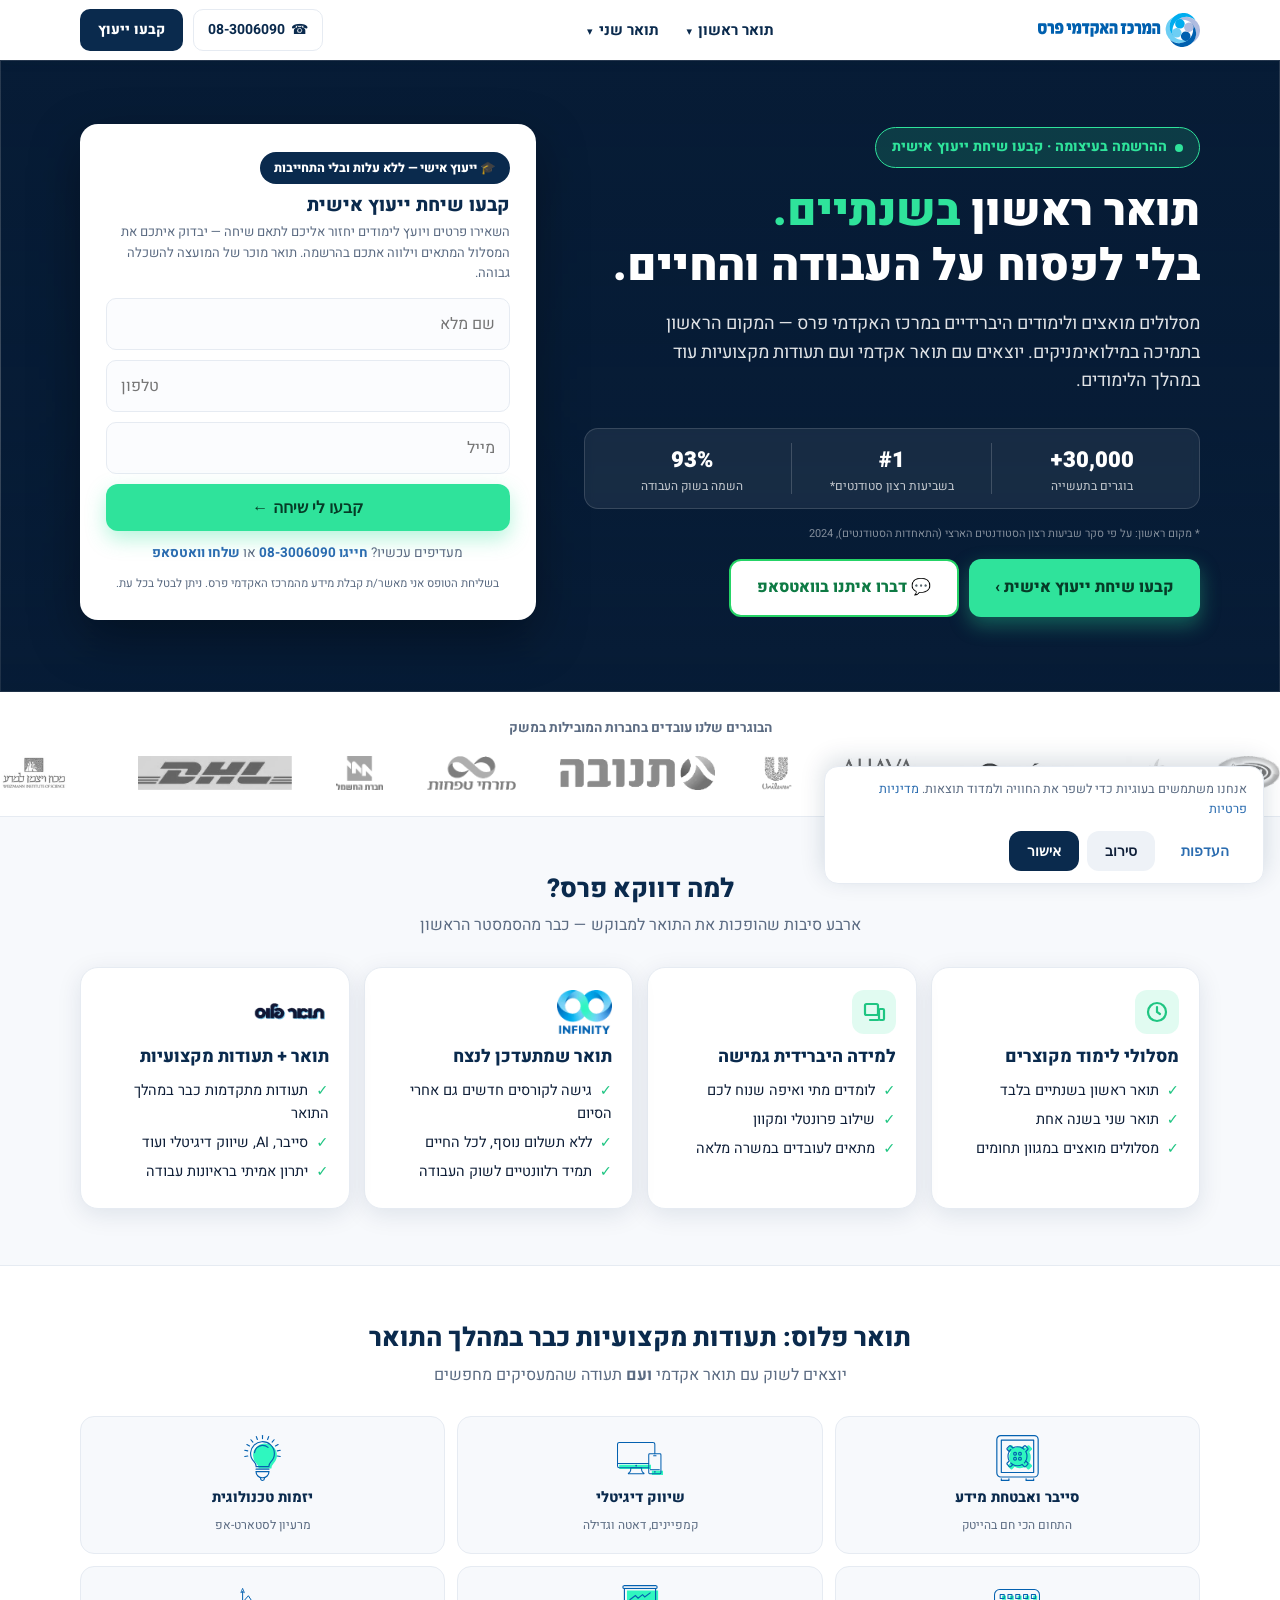
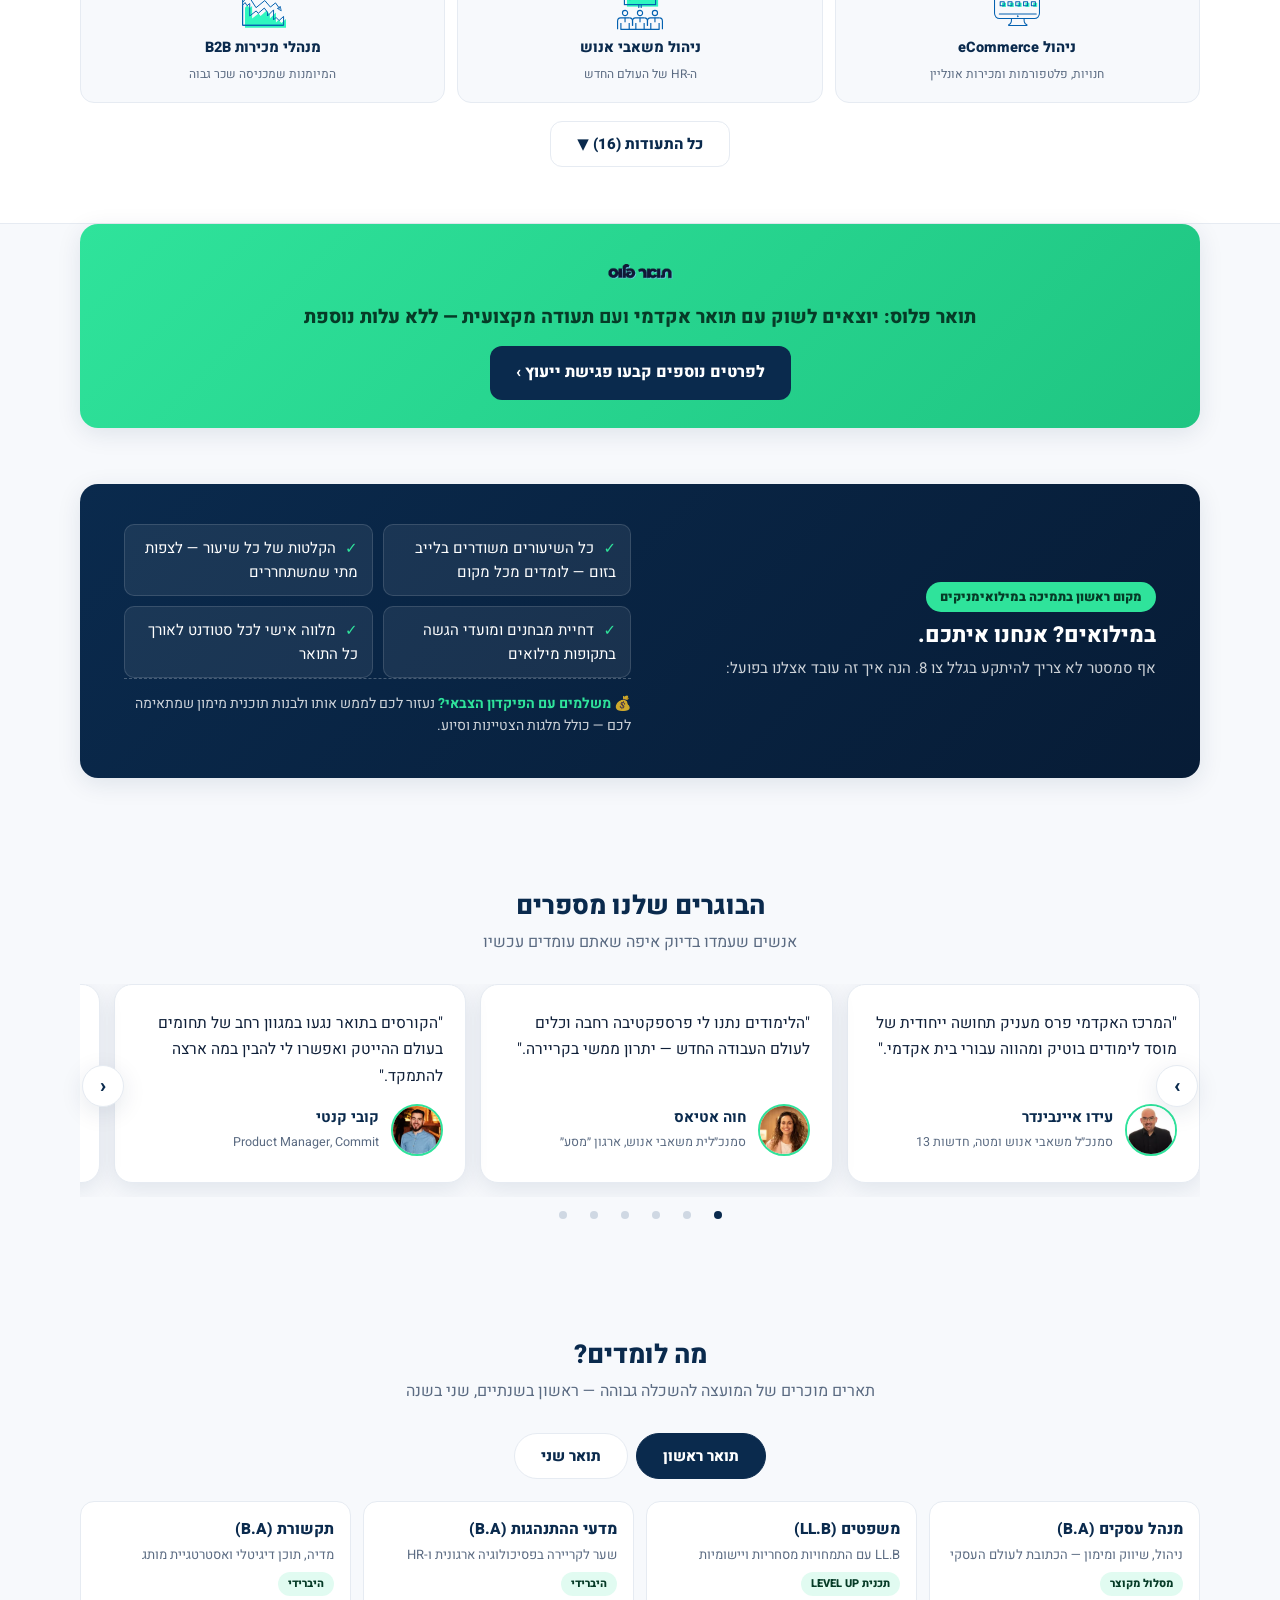
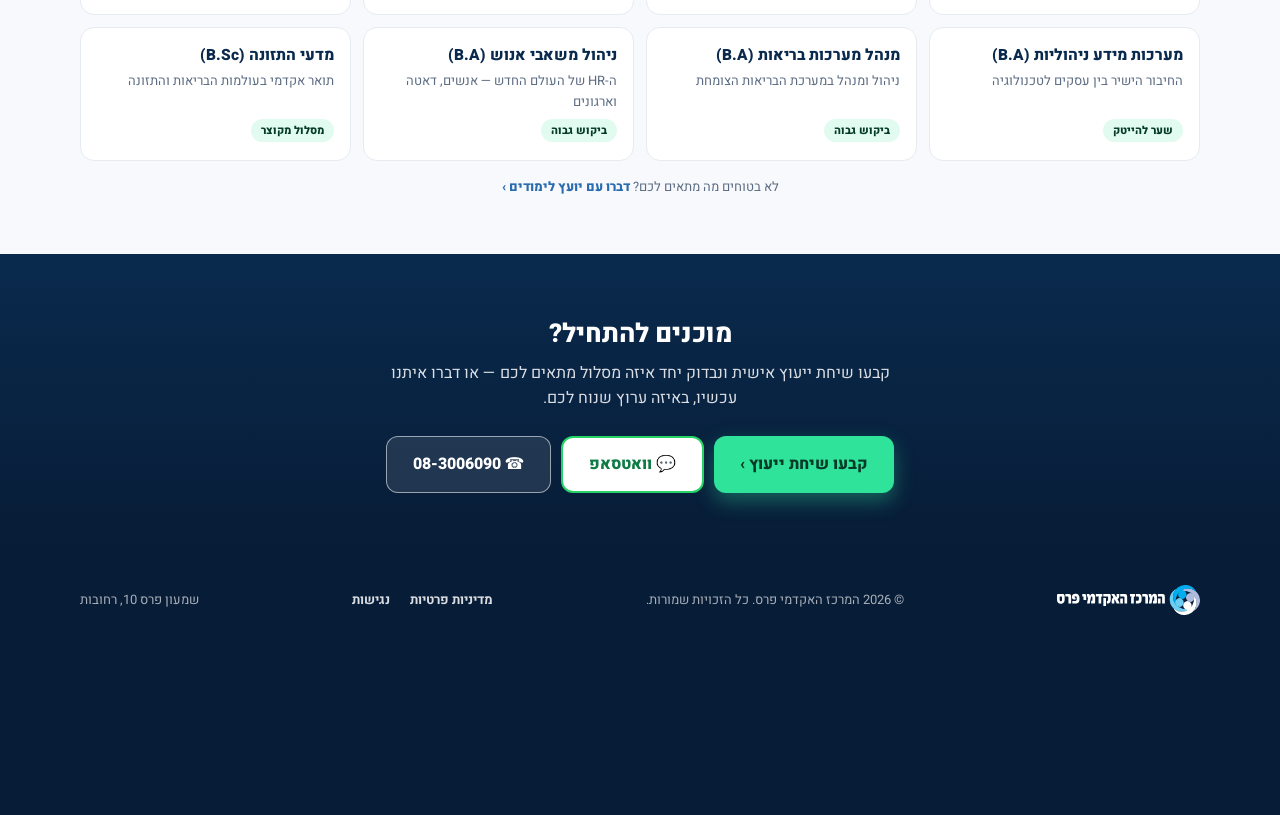
==== commit 79fa696d: "Real PAC program names (BA/MA), תואר פלוס mid-CTA, miluim rewrite, mobile fixes - Program names sour" ====
--- a/index.html
+++ b/index.html
@@ -67,6 +67,8 @@
 .header-leave{background:var(--navy);color:#fff;font-weight:800;font-size:14px;padding:10px 18px;border-radius:10px;white-space:nowrap}
 .header-leave:hover{background:var(--navy-soft)}
 @media(max-width:767.98px){.header-phone{display:inline-flex;padding:9px 11px}.header-phone-num{display:none}}
+/* very small phones: icon-only brand + tighter spacing so nothing overlaps the logo */
+@media(max-width:479.98px){.brand{font-size:0;gap:0}.brand img{height:30px}.header .wrap{padding-inline:12px}.header-cta{gap:6px}.header-leave{padding:10px 12px}}
 /* ============ DEGREE NAV ============ */
 .nav-toggle{display:inline-flex;align-items:center;justify-content:center;width:44px;height:44px;background:none;border:none;cursor:pointer;font-size:22px;color:var(--navy);font-family:var(--font)}
 @media(max-width:899.98px){
@@ -156,6 +158,8 @@
 .benefit ul{list-style:none;font-size:14.5px;color:var(--ink)}
 .benefit li{padding-block:3px}
 .benefit li::before{content:"✓";color:var(--mint-dark);font-weight:900;margin-inline-end:8px}
+/* mobile: icon and title share one line */
+@media(max-width:639.98px){.benefit .b-icon,.benefit .b-logo{display:inline-flex;vertical-align:middle;margin-bottom:0;margin-inline-end:10px}.benefit h3{display:inline;vertical-align:middle}}
 @media(min-width:640px){.benefits-grid{grid-template-columns:1fr 1fr}}
 @media(min-width:1000px){.benefits-grid{grid-template-columns:repeat(4,1fr)}}
 /* ============ MILUIM & MONEY BAND ============ */
@@ -312,24 +316,25 @@
       <div class="nav-item">
         <button class="nav-link" aria-expanded="false" aria-haspopup="true">תואר ראשון <span class="nav-caret" aria-hidden="true">▾</span></button>
         <div class="nav-drop">
-          <a href="#form-section" data-program="מנהל עסקים">מנהל עסקים</a>
-          <a href="#form-section" data-program="משפטים">משפטים</a>
-          <a href="#form-section" data-program="מדעי ההתנהגות">מדעי ההתנהגות</a>
-          <a href="#form-section" data-program="תקשורת">תקשורת</a>
-          <a href="#form-section" data-program="מערכות מידע ניהוליות">מערכות מידע ניהוליות</a>
-          <a href="#form-section" data-program="ניהול שירותי בריאות">ניהול שירותי בריאות</a>
-          <a href="#form-section" data-program="ניהול משאבי אנוש">ניהול משאבי אנוש</a>
-          <a href="#form-section" data-program="מדעי התזונה">מדעי התזונה</a>
+          <a href="#form-section" data-program="B.A מנהל עסקים">מנהל עסקים (B.A)</a>
+          <a href="#form-section" data-program="LL.B משפטים">משפטים (LL.B)</a>
+          <a href="#form-section" data-program="B.A מדעי ההתנהגות">מדעי ההתנהגות (B.A)</a>
+          <a href="#form-section" data-program="B.A תקשורת">תקשורת (B.A)</a>
+          <a href="#form-section" data-program="B.A מערכות מידע ניהוליות">מערכות מידע ניהוליות (B.A)</a>
+          <a href="#form-section" data-program="B.A מנהל מערכות בריאות">מנהל מערכות בריאות (B.A)</a>
+          <a href="#form-section" data-program="B.A ניהול משאבי אנוש">ניהול משאבי אנוש (B.A)</a>
+          <a href="#form-section" data-program="B.Sc מדעי התזונה">מדעי התזונה (B.Sc)</a>
         </div>
       </div>
       <div class="nav-item">
         <button class="nav-link" aria-expanded="false" aria-haspopup="true">תואר שני <span class="nav-caret" aria-hidden="true">▾</span></button>
         <div class="nav-drop">
-          <!-- TODO: verify current MBA specialization list -->
-          <a href="#form-section" data-program="MBA מנהל עסקים">מנהל עסקים MBA — בהתאמה אישית</a>
-          <a href="#form-section" data-program="MBA אסטרטגיה ופיתוח עסקי">MBA — אסטרטגיה ופיתוח עסקי</a>
-          <a href="#form-section" data-program="MBA ייעוץ וניהול ארגוני">MBA — ייעוץ וניהול ארגוני</a>
-          <a href="#form-section" data-program="MBA דיני עסקים">MBA — דיני עסקים</a>
+          <!-- names sourced from the pac.ac.il nav; links still pending degree sub-pages -->
+          <a href="#form-section" data-program="MBA מנהל עסקים">מנהל עסקים (MBA)</a>
+          <a href="#form-section" data-program="M.A פסיכולוגיה חינוכית">פסיכולוגיה חינוכית (M.A)</a>
+          <a href="#form-section" data-program="M.A ייעוץ ופיתוח ארגוני">ייעוץ ופיתוח ארגוני (M.A)</a>
+          <a href="#form-section" data-program="M.A ניהול משאבי אנוש">ניהול משאבי אנוש (M.A)</a>
+          <a href="#form-section" data-program="M.A משפטים">משפטים (M.A)</a>
         </div>
       </div>
     </nav>
@@ -426,7 +431,7 @@
 <section id="benefits">
   <div class="wrap">
     <h2 class="section-title">למה דווקא פרס?</h2>
-    <p class="section-sub">ארבע סיבות שהופכות את התואר למשתלם — כבר מהסמסטר הראשון</p>
+    <p class="section-sub">ארבע סיבות שהופכות את התואר למבוקש — כבר מהסמסטר הראשון</p>
     <div class="benefits-grid">
       <div class="benefit">
         <div class="b-icon"><svg width="24" height="24" viewBox="0 0 24 24" fill="none" stroke="#1fc582" stroke-width="2.2" stroke-linecap="round"><circle cx="12" cy="12" r="9"/><path d="M12 7v5l3 2"/></svg></div>
@@ -468,28 +473,6 @@
   </div>
 </section>
 
-<!-- ================= MILUIM & MONEY (critique: buried differentiator) ================= -->
-<section style="padding-top:0">
-  <div class="wrap">
-    <div class="miluim">
-      <div>
-        <span class="miluim-tag">מקום ראשון בתמיכה במילואימניקים</span>
-        <h2 style="margin-top:10px">במילואים? אנחנו עליכם.</h2>
-        <p style="color:rgba(255,255,255,.8);font-size:15px;margin-top:6px">אף סמסטר לא צריך להיתקע בגלל צו 8. הנה איך זה עובד אצלנו בפועל:</p>
-      </div>
-      <div>
-        <ul>
-          <li>הקלטות של כל שיעור — לצפות מתי שמשתחררים</li>
-          <li>דחיית מבחנים ומועדי הגשה בתקופות מילואים</li>
-          <li>מלווה אישי לכל סטודנט לאורך כל התואר</li>
-          <li>מענקים ומלגות ייעודיות למשרתי מילואים<!-- TODO: confirm current grant terms --></li>
-        </ul>
-        <p class="money">💰 <b>משלמים עם הפיקדון הצבאי?</b> נעזור לכם לממש אותו ולבנות תוכנית מימון שמתאימה לכם — כולל מלגות הצטיינות וסיוע.<!-- TODO: confirm pikadon mechanics with finance --></p>
-      </div>
-    </div>
-  </div>
-</section>
-
 <!-- ================= CERTIFICATES mini-grid (Clarity #3: 18% of clicks were carousel arrows → surface them) ================= -->
 <section class="certs" id="certificates">
   <div class="wrap">
@@ -569,8 +552,31 @@
 <section class="mid-cta">
   <div class="wrap">
     <div class="mid-cta-inner">
-      <p>רוצים לדעת איזו תעודה מתאימה לכם?</p>
-      <a href="#form-section" class="btn btn-navy">קבעו שיחה עם יועץ ›</a>
+      <img src="images/logo_toar_plus.webp" alt="תואר פלוס" width="52" height="44" style="height:40px;width:auto;margin:0 auto 10px">
+      <p>תואר פלוס: יוצאים לשוק עם תואר אקדמי <b>ועם</b> תעודה מקצועית — ללא עלות נוספת</p>
+      <a href="#form-section" class="btn btn-navy">לפרטים נוספים קבעו פגישת ייעוץ ›</a>
+    </div>
+  </div>
+</section>
+
+<!-- ================= MILUIM & MONEY (critique: buried differentiator) ================= -->
+<section>
+  <div class="wrap">
+    <div class="miluim">
+      <div>
+        <span class="miluim-tag">מקום ראשון בתמיכה במילואימניקים</span>
+        <h2 style="margin-top:10px">במילואים? אנחנו איתכם.</h2>
+        <p style="color:rgba(255,255,255,.8);font-size:15px;margin-top:6px">אף סמסטר לא צריך להיתקע בגלל צו 8. הנה איך זה עובד אצלנו בפועל:</p>
+      </div>
+      <div>
+        <ul>
+          <li>כל השיעורים משודרים בלייב בזום — לומדים מכל מקום</li>
+          <li>הקלטות של כל שיעור — לצפות מתי שמשתחררים</li>
+          <li>דחיית מבחנים ומועדי הגשה בתקופות מילואים</li>
+          <li>מלווה אישי לכל סטודנט לאורך כל התואר</li>
+        </ul>
+        <p class="money">💰 <b>משלמים עם הפיקדון הצבאי?</b> נעזור לכם לממש אותו ולבנות תוכנית מימון שמתאימה לכם — כולל מלגות הצטיינות וסיוע.<!-- TODO: confirm pikadon mechanics with finance --></p>
+      </div>
     </div>
   </div>
 </section>
@@ -638,28 +644,29 @@
     <h2 class="section-title">מה לומדים?</h2>
     <p class="section-sub">תארים מוכרים של המועצה להשכלה גבוהה — ראשון בשנתיים, שני בשנה<!-- TODO: verify current program list + link each card to its program page --></p>
     <div class="deg-tabs" role="tablist" aria-label="סוג התואר">
-      <button class="deg-tab on" id="degTabBA" role="tab" aria-selected="true" aria-controls="degPanelBA">תארים ראשונים</button>
-      <button class="deg-tab" id="degTabMA" role="tab" aria-selected="false" aria-controls="degPanelMA">תארים שניים</button>
+      <button class="deg-tab on" id="degTabBA" role="tab" aria-selected="true" aria-controls="degPanelBA">תואר ראשון</button>
+      <button class="deg-tab" id="degTabMA" role="tab" aria-selected="false" aria-controls="degPanelMA">תואר שני</button>
     </div>
     <div class="deg-panel" id="degPanelBA" role="tabpanel" aria-labelledby="degTabBA">
       <div class="programs-grid">
-        <a class="program" href="#form-section" data-program="מנהל עסקים"><h3>מנהל עסקים</h3><p>ניהול, שיווק ומימון — הכתובת לעולם העסקי</p><span class="tag">מסלול מקוצר</span></a>
-        <a class="program" href="#form-section" data-program="משפטים"><h3>משפטים</h3><p>LL.B עם התמחויות מסחריות ויישומיות</p><span class="tag">תכנית LEVEL UP</span></a>
-        <a class="program" href="#form-section" data-program="מדעי ההתנהגות"><h3>מדעי ההתנהגות</h3><p>שער לקריירה בפסיכולוגיה ארגונית ו-HR</p><span class="tag">היברידי</span></a>
-        <a class="program" href="#form-section" data-program="תקשורת"><h3>תקשורת</h3><p>מדיה, תוכן דיגיטלי ואסטרטגיית מותג</p><span class="tag">היברידי</span></a>
-        <a class="program" href="#form-section" data-program="מערכות מידע ניהוליות"><h3>מערכות מידע ניהוליות</h3><p>החיבור הישיר בין עסקים לטכנולוגיה</p><span class="tag">שער להייטק</span></a>
-        <a class="program" href="#form-section" data-program="ניהול שירותי בריאות"><h3>ניהול שירותי בריאות</h3><p>ניהול ומנהל במערכת הבריאות הצומחת</p><span class="tag">ביקוש גבוה</span></a>
-        <a class="program" href="#form-section" data-program="ניהול משאבי אנוש"><h3>ניהול משאבי אנוש</h3><p>ה-HR של העולם החדש — אנשים, דאטה וארגונים</p><span class="tag">ביקוש גבוה</span></a>
-        <a class="program" href="#form-section" data-program="מדעי התזונה"><h3>מדעי התזונה</h3><p>תואר אקדמי בעולמות הבריאות והתזונה</p><span class="tag">מסלול מקוצר</span></a>
+        <a class="program" href="#form-section" data-program="B.A מנהל עסקים"><h3>מנהל עסקים (B.A)</h3><p>ניהול, שיווק ומימון — הכתובת לעולם העסקי</p><span class="tag">מסלול מקוצר</span></a>
+        <a class="program" href="#form-section" data-program="LL.B משפטים"><h3>משפטים (LL.B)</h3><p>LL.B עם התמחויות מסחריות ויישומיות</p><span class="tag">תכנית LEVEL UP</span></a>
+        <a class="program" href="#form-section" data-program="B.A מדעי ההתנהגות"><h3>מדעי ההתנהגות (B.A)</h3><p>שער לקריירה בפסיכולוגיה ארגונית ו-HR</p><span class="tag">היברידי</span></a>
+        <a class="program" href="#form-section" data-program="B.A תקשורת"><h3>תקשורת (B.A)</h3><p>מדיה, תוכן דיגיטלי ואסטרטגיית מותג</p><span class="tag">היברידי</span></a>
+        <a class="program" href="#form-section" data-program="B.A מערכות מידע ניהוליות"><h3>מערכות מידע ניהוליות (B.A)</h3><p>החיבור הישיר בין עסקים לטכנולוגיה</p><span class="tag">שער להייטק</span></a>
+        <a class="program" href="#form-section" data-program="B.A מנהל מערכות בריאות"><h3>מנהל מערכות בריאות (B.A)</h3><p>ניהול ומנהל במערכת הבריאות הצומחת</p><span class="tag">ביקוש גבוה</span></a>
+        <a class="program" href="#form-section" data-program="B.A ניהול משאבי אנוש"><h3>ניהול משאבי אנוש (B.A)</h3><p>ה-HR של העולם החדש — אנשים, דאטה וארגונים</p><span class="tag">ביקוש גבוה</span></a>
+        <a class="program" href="#form-section" data-program="B.Sc מדעי התזונה"><h3>מדעי התזונה (B.Sc)</h3><p>תואר אקדמי בעולמות הבריאות והתזונה</p><span class="tag">מסלול מקוצר</span></a>
       </div>
     </div>
     <div class="deg-panel hidden" id="degPanelMA" role="tabpanel" aria-labelledby="degTabMA">
-      <!-- TODO: verify current MBA specialization list + descriptions; card hrefs will point to degree sub-pages once they ship -->
+      <!-- TODO: names sourced from the pac.ac.il nav; card hrefs will point to degree sub-pages once they ship -->
       <div class="programs-grid">
-        <a class="program" href="#form-section" data-program="MBA מנהל עסקים"><h3>מנהל עסקים MBA</h3><p>תואר שני בהתאמה אישית, בשנה אחת בלבד</p><span class="tag">תואר שני בשנה</span></a>
-        <a class="program" href="#form-section" data-program="MBA אסטרטגיה ופיתוח עסקי"><h3>MBA — אסטרטגיה ופיתוח עסקי</h3><p>התמחות באסטרטגיה, חדשנות וצמיחה עסקית</p><span class="tag">תואר שני בשנה</span></a>
-        <a class="program" href="#form-section" data-program="MBA ייעוץ וניהול ארגוני"><h3>MBA — ייעוץ וניהול ארגוני</h3><p>התמחות בייעוץ ארגוני וניהול שינוי</p><span class="tag">תואר שני בשנה</span></a>
-        <a class="program" href="#form-section" data-program="MBA דיני עסקים"><h3>MBA — דיני עסקים</h3><p>התמחות בדיני עסקים למנהלים</p><span class="tag">תואר שני בשנה</span></a>
+        <a class="program" href="#form-section" data-program="MBA מנהל עסקים"><h3>מנהל עסקים (MBA)</h3><p>התואר המוביל לתפקידי ניהול בכירים — בשנה אחת</p><span class="tag">תואר שני בשנה</span></a>
+        <a class="program" href="#form-section" data-program="M.A פסיכולוגיה חינוכית"><h3>פסיכולוגיה חינוכית (M.A)</h3><p>התמחות בפסיכולוגיה של הלמידה והחינוך</p><span class="tag">תואר שני בשנה</span></a>
+        <a class="program" href="#form-section" data-program="M.A ייעוץ ופיתוח ארגוני"><h3>ייעוץ ופיתוח ארגוני (M.A)</h3><p>כלים מעשיים לייעוץ ולהובלת שינוי ארגוני</p><span class="tag">תואר שני בשנה</span></a>
+        <a class="program" href="#form-section" data-program="M.A ניהול משאבי אנוש"><h3>ניהול משאבי אנוש (M.A)</h3><p>ה-HR האסטרטגי של העולם החדש</p><span class="tag">תואר שני בשנה</span></a>
+        <a class="program" href="#form-section" data-program="M.A משפטים"><h3>משפטים (M.A)</h3><p>העמקה משפטית לעורכי דין ולאנשי עסקים</p><span class="tag">תואר שני בשנה</span></a>
       </div>
     </div>
     <p class="programs-note">לא בטוחים מה מתאים לכם? <a href="#form-section" style="color:var(--blue);font-weight:800">דברו עם יועץ לימודים ›</a></p>
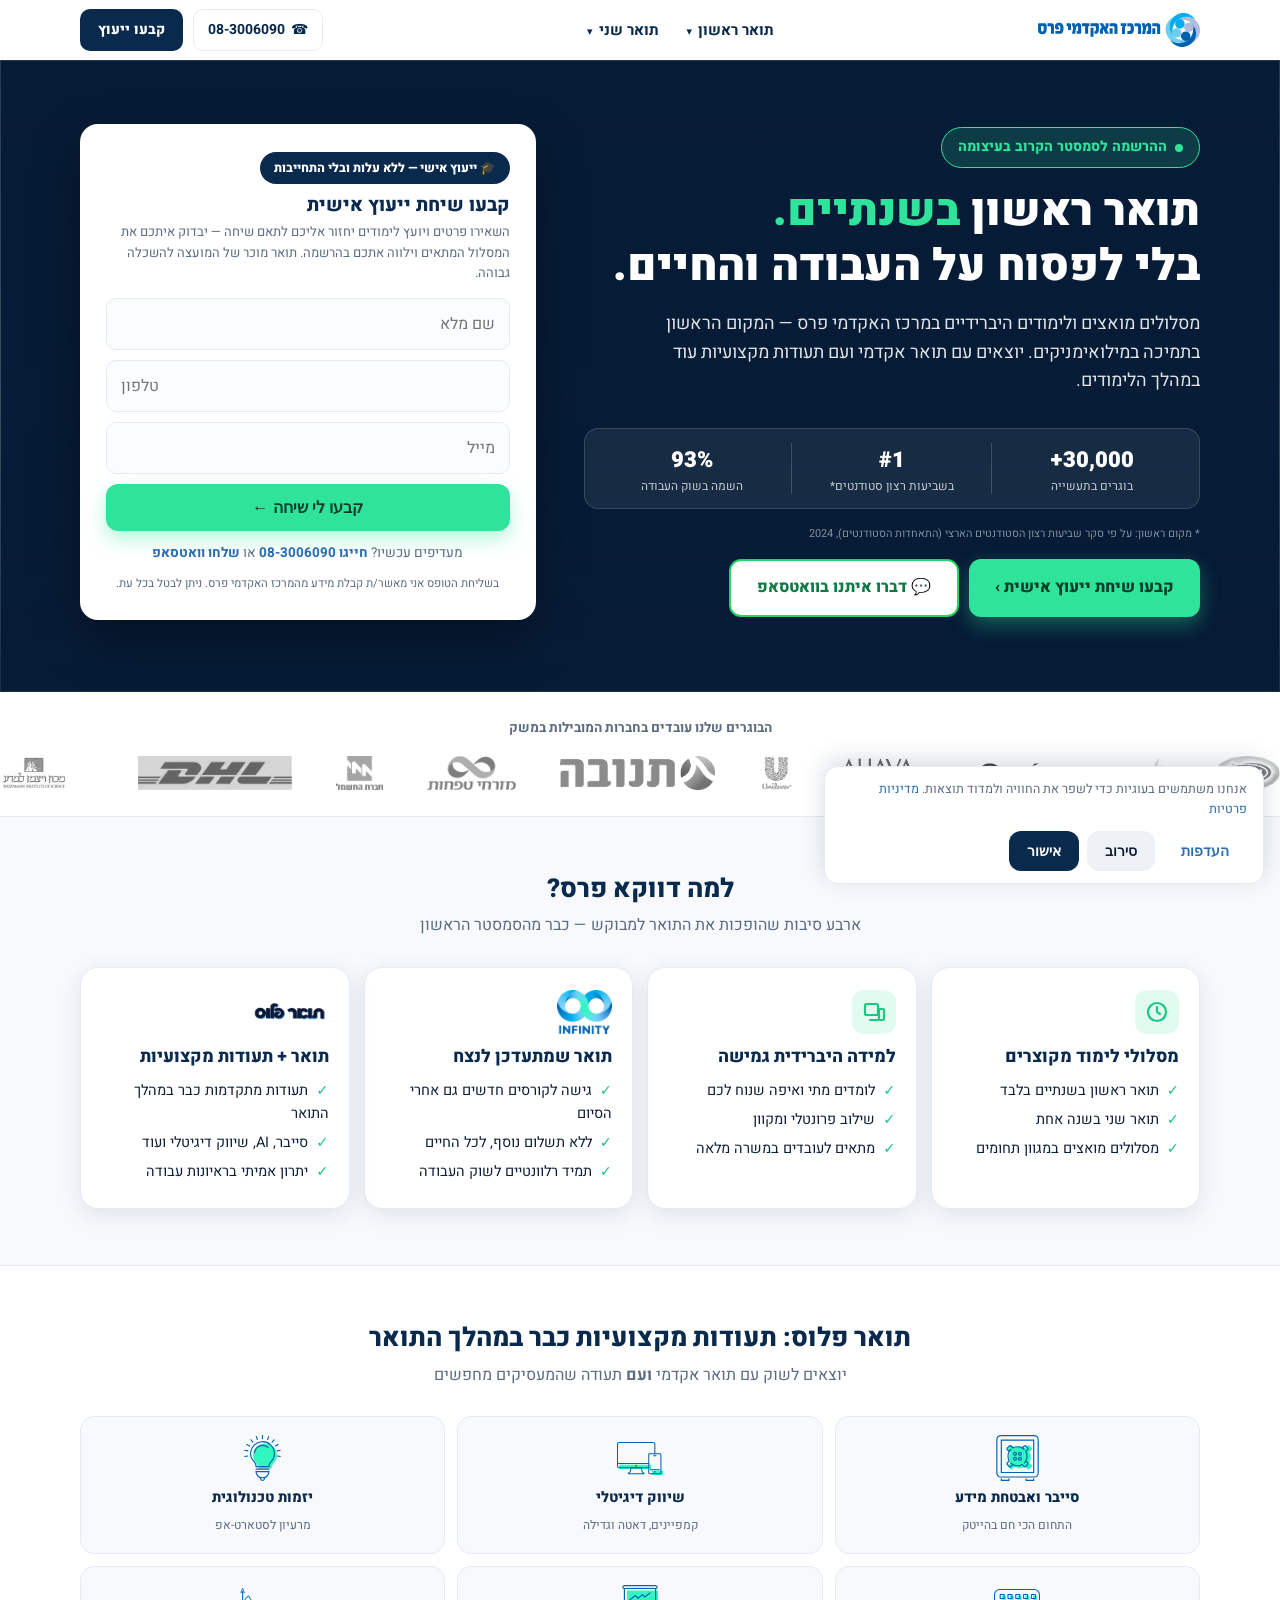
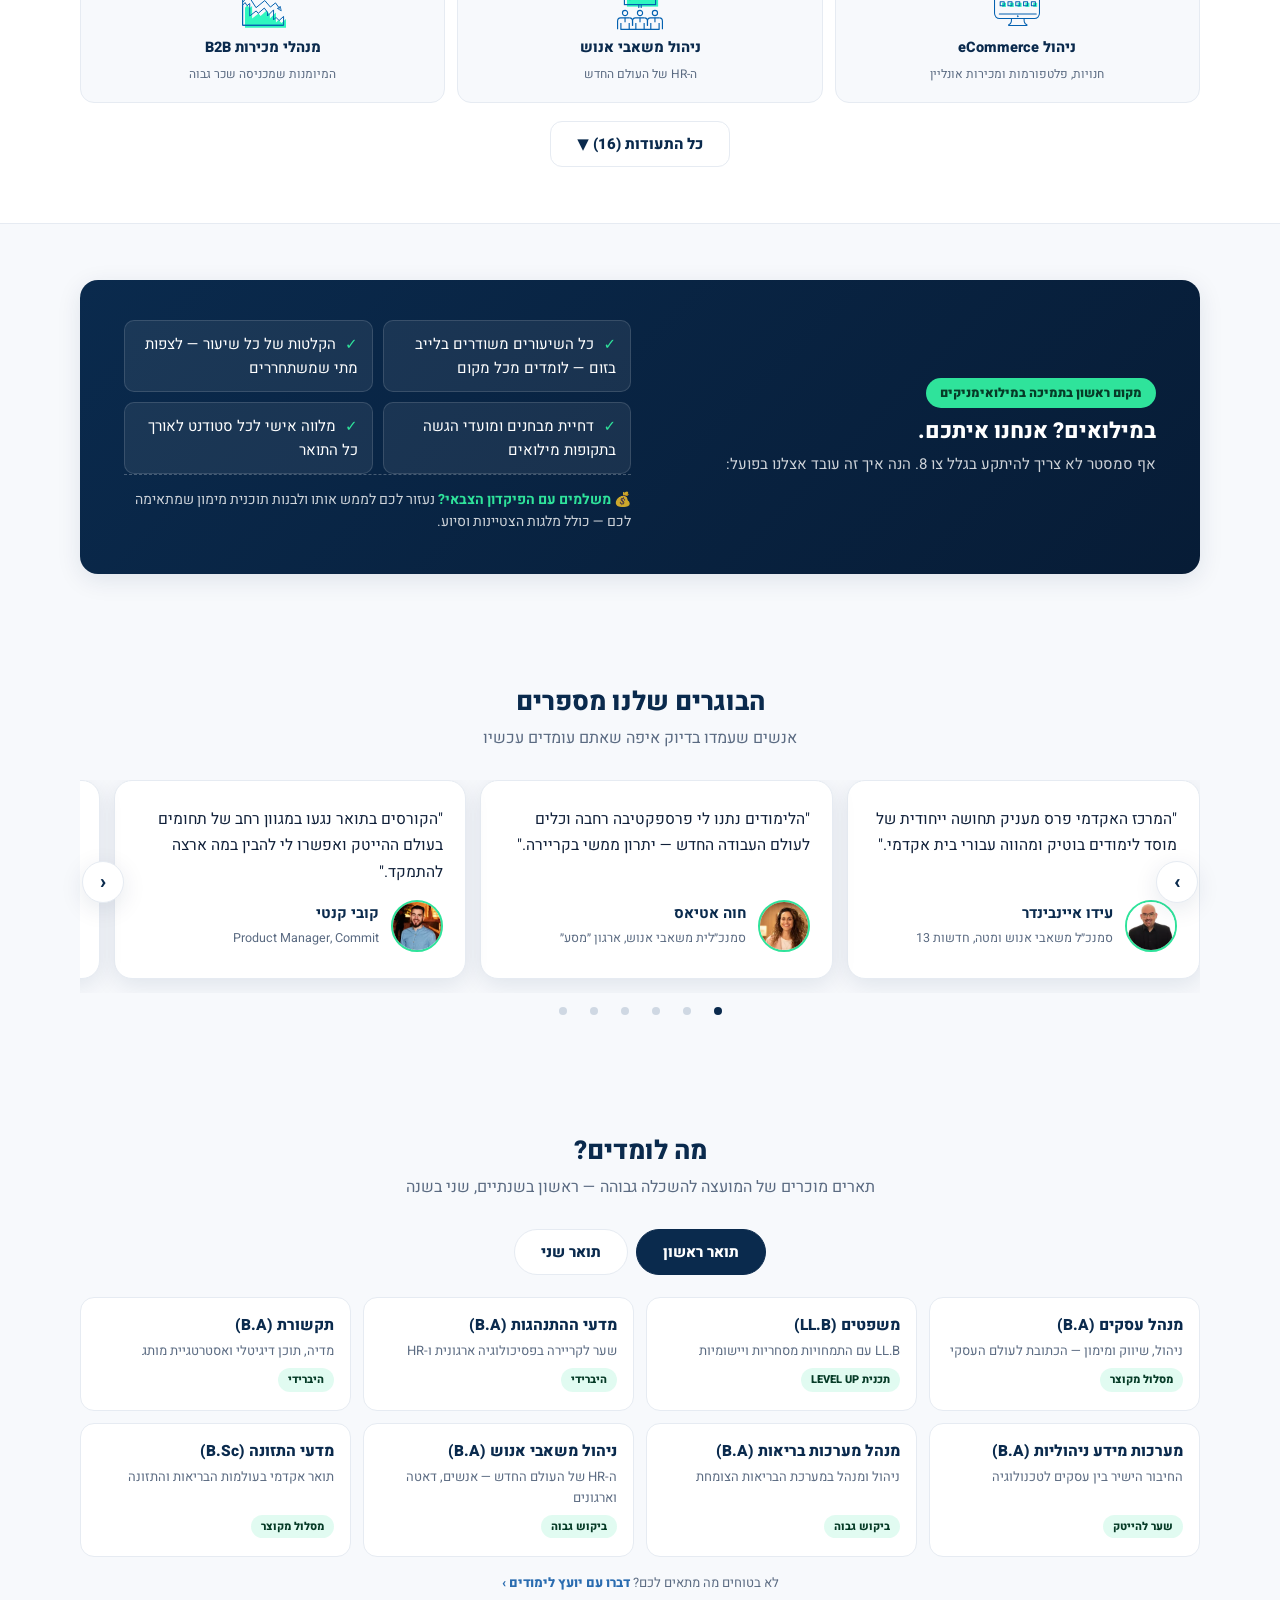
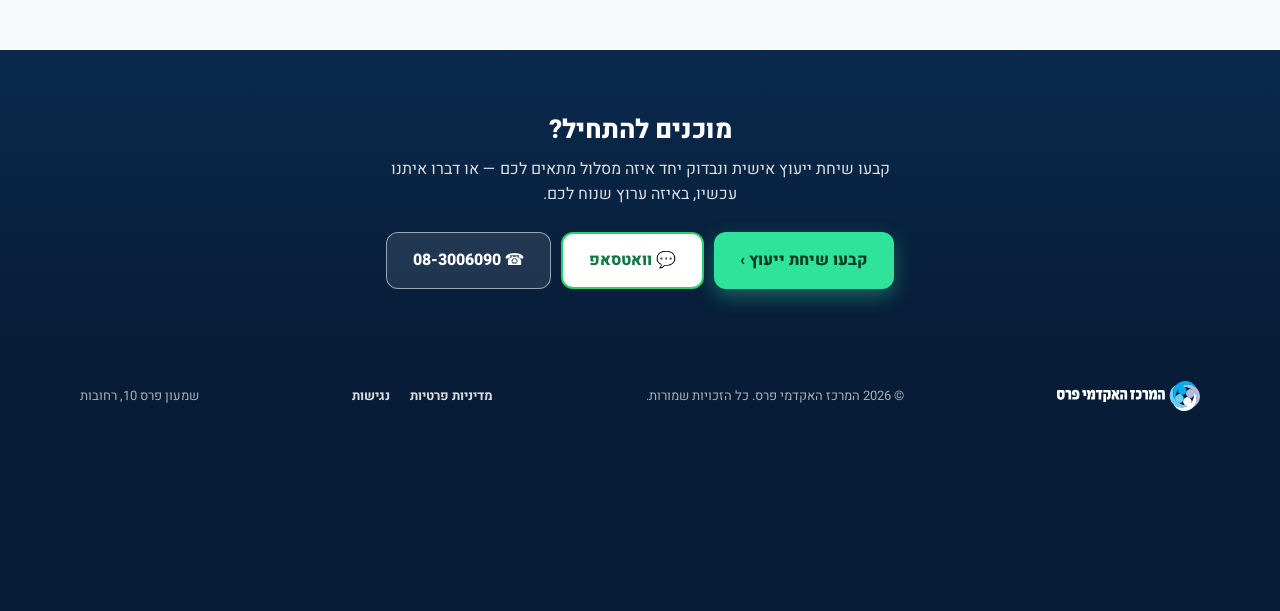
==== commit 0ae67e9e: "Unify degree-page benefit cards, expand Degree+ certs, simplify main-page badge business.html: - Ben" ====
--- a/index.html
+++ b/index.html
@@ -199,10 +199,6 @@
 @media(min-width:768px){.certs-grid{grid-template-columns:repeat(3,1fr)}}
 .cert-toggle{display:block;margin:18px auto 0;background:none;border:1.5px solid var(--line);color:var(--navy);font-family:var(--font);font-weight:800;font-size:15px;padding:11px 26px;border-radius:12px;cursor:pointer}
 .cert-toggle:hover{border-color:var(--mint)}
-/* ============ MID-PAGE CTA BAND ============ */
-.mid-cta{padding-block:0}
-.mid-cta-inner{background:linear-gradient(135deg,var(--mint) 0%,var(--mint-dark) 100%);border-radius:var(--r-lg);padding:28px 24px;text-align:center;box-shadow:var(--shadow)}
-.mid-cta-inner p{font-size:19px;font-weight:800;color:var(--mint-ink);margin-bottom:14px}
 /* ============ TESTIMONIALS ============ */
 .t-track{display:flex;gap:14px;overflow-x:auto;scroll-snap-type:x mandatory;padding-bottom:14px;-webkit-overflow-scrolling:touch;scrollbar-width:none}
 .t-track::-webkit-scrollbar{display:none}
@@ -316,7 +312,7 @@
       <div class="nav-item">
         <button class="nav-link" aria-expanded="false" aria-haspopup="true">תואר ראשון <span class="nav-caret" aria-hidden="true">▾</span></button>
         <div class="nav-drop">
-          <a href="#form-section" data-program="B.A מנהל עסקים">מנהל עסקים (B.A)</a>
+          <a href="business.html">מנהל עסקים (B.A)</a>
           <a href="#form-section" data-program="LL.B משפטים">משפטים (LL.B)</a>
           <a href="#form-section" data-program="B.A מדעי ההתנהגות">מדעי ההתנהגות (B.A)</a>
           <a href="#form-section" data-program="B.A תקשורת">תקשורת (B.A)</a>
@@ -358,7 +354,7 @@
 
   <div class="wrap">
     <div class="hero-content-col" style="display:flex;flex-direction:column;gap:16px">
-      <span class="hero-badge"><span class="dot"></span> ההרשמה לסמסטר הקרוב בעיצומה · נסגרת ב-<span id="deadlineDate">31.8</span> · נותרו <b id="daysLeft">–</b> ימים</span>
+      <span class="hero-badge"><span class="dot"></span> ההרשמה לסמסטר הקרוב בעיצומה</span>
       <h1>תואר ראשון <em>בשנתיים.</em><br>בלי לפסוח על העבודה והחיים.</h1>
       <p class="hero-sub">מסלולים מואצים ולימודים היברידיים במרכז האקדמי פרס — המקום הראשון בתמיכה במילואימניקים. יוצאים עם תואר אקדמי ועם תעודות מקצועיות עוד במהלך הלימודים.</p>
 
@@ -548,17 +544,6 @@
   </div>
 </section>
 
-<!-- ================= MID-PAGE CTA (conversion trigger at peak attention) ================= -->
-<section class="mid-cta">
-  <div class="wrap">
-    <div class="mid-cta-inner">
-      <img src="images/logo_toar_plus.webp" alt="תואר פלוס" width="52" height="44" style="height:40px;width:auto;margin:0 auto 10px">
-      <p>תואר פלוס: יוצאים לשוק עם תואר אקדמי <b>ועם</b> תעודה מקצועית — ללא עלות נוספת</p>
-      <a href="#form-section" class="btn btn-navy">לפרטים נוספים קבעו פגישת ייעוץ ›</a>
-    </div>
-  </div>
-</section>
-
 <!-- ================= MILUIM & MONEY (critique: buried differentiator) ================= -->
 <section>
   <div class="wrap">
@@ -649,7 +634,7 @@
     </div>
     <div class="deg-panel" id="degPanelBA" role="tabpanel" aria-labelledby="degTabBA">
       <div class="programs-grid">
-        <a class="program" href="#form-section" data-program="B.A מנהל עסקים"><h3>מנהל עסקים (B.A)</h3><p>ניהול, שיווק ומימון — הכתובת לעולם העסקי</p><span class="tag">מסלול מקוצר</span></a>
+        <a class="program" href="business.html"><h3>מנהל עסקים (B.A)</h3><p>ניהול, שיווק ומימון — הכתובת לעולם העסקי</p><span class="tag">מסלול מקוצר</span></a>
         <a class="program" href="#form-section" data-program="LL.B משפטים"><h3>משפטים (LL.B)</h3><p>LL.B עם התמחויות מסחריות ויישומיות</p><span class="tag">תכנית LEVEL UP</span></a>
         <a class="program" href="#form-section" data-program="B.A מדעי ההתנהגות"><h3>מדעי ההתנהגות (B.A)</h3><p>שער לקריירה בפסיכולוגיה ארגונית ו-HR</p><span class="tag">היברידי</span></a>
         <a class="program" href="#form-section" data-program="B.A תקשורת"><h3>תקשורת (B.A)</h3><p>מדיה, תוכן דיגיטלי ואסטרטגיית מותג</p><span class="tag">היברידי</span></a>
@@ -789,14 +774,19 @@
 
   /* ---- Deadline countdown ---- */
   const days = Math.max(0, Math.ceil((DEADLINE - new Date()) / 86400000));
-  if (days <= 0) {
-    /* deadline passed: don't show a stale date (keep the pulsing dot) */
-    document.querySelector('.hero-badge').innerHTML =
-      '<span class="dot"></span> ההרשמה בעיצומה · קבעו שיחת ייעוץ אישית';
-  } else {
-    document.getElementById('daysLeft').textContent = days;
-    document.getElementById('deadlineDate').textContent =
-      DEADLINE.getDate() + '.' + (DEADLINE.getMonth() + 1);
+  const daysLeftEl = document.getElementById('daysLeft');
+  const deadlineDateEl = document.getElementById('deadlineDate');
+  /* countdown spans only exist when the badge shows the deadline (currently simplified to static text) */
+  if (daysLeftEl && deadlineDateEl) {
+    if (days <= 0) {
+      /* deadline passed: don't show a stale date (keep the pulsing dot) */
+      document.querySelector('.hero-badge').innerHTML =
+        '<span class="dot"></span> ההרשמה בעיצומה · קבעו שיחת ייעוץ אישית';
+    } else {
+      daysLeftEl.textContent = days;
+      deadlineDateEl.textContent =
+        DEADLINE.getDate() + '.' + (DEADLINE.getMonth() + 1);
+    }
   }
 
   /* ---- HubSpot embed with native fallback ---- */
